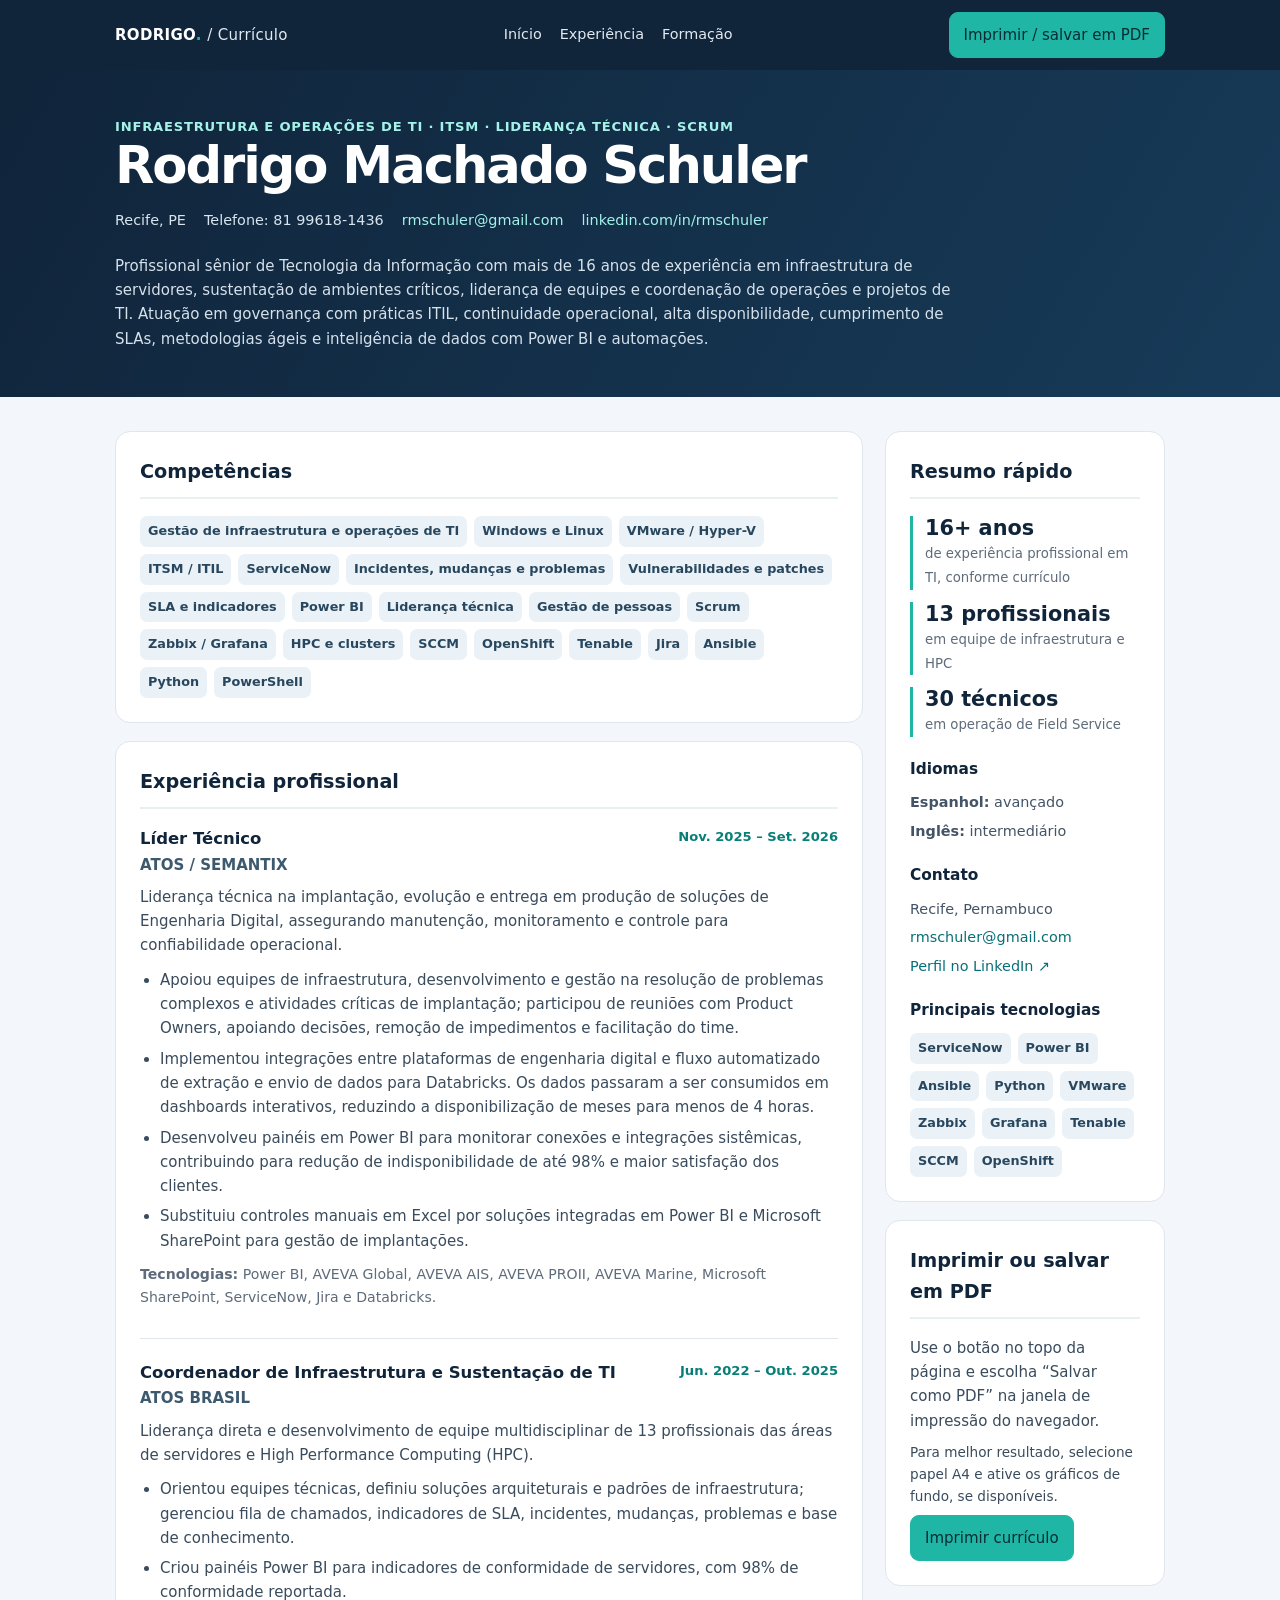
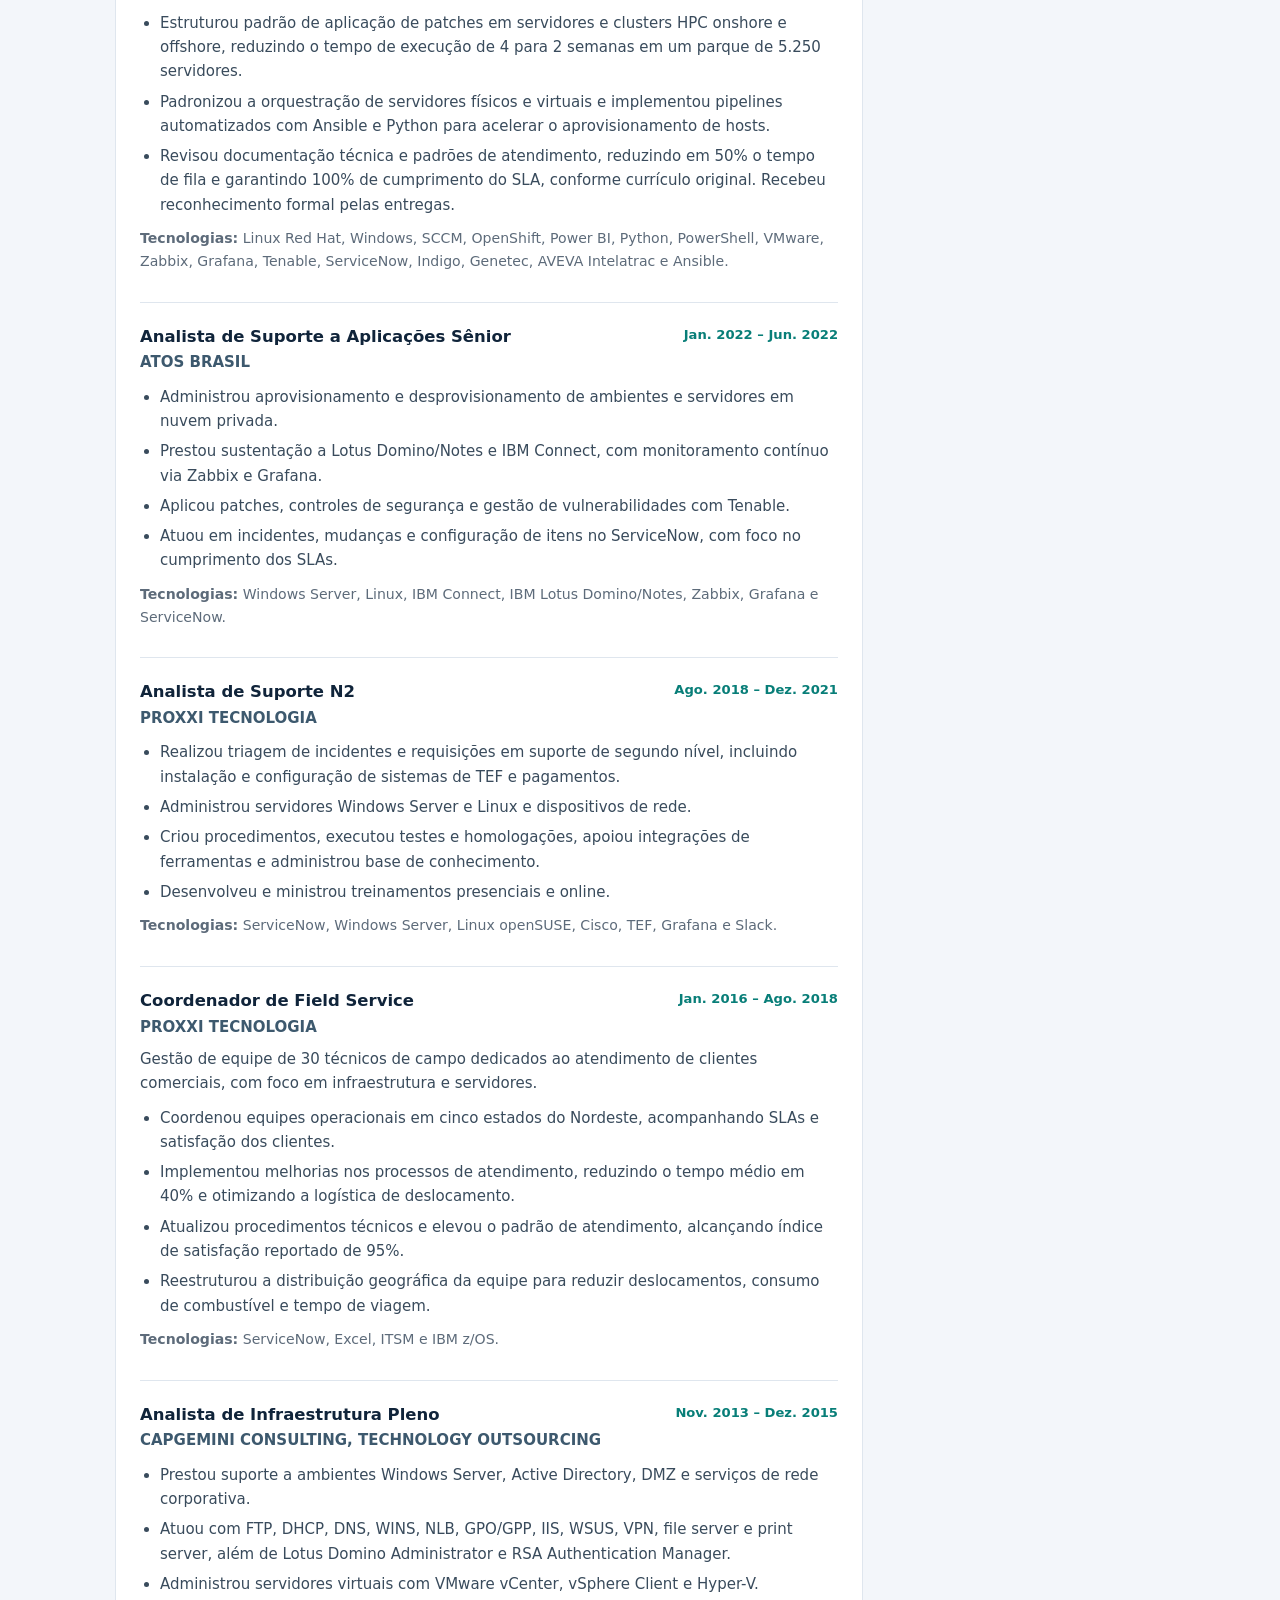
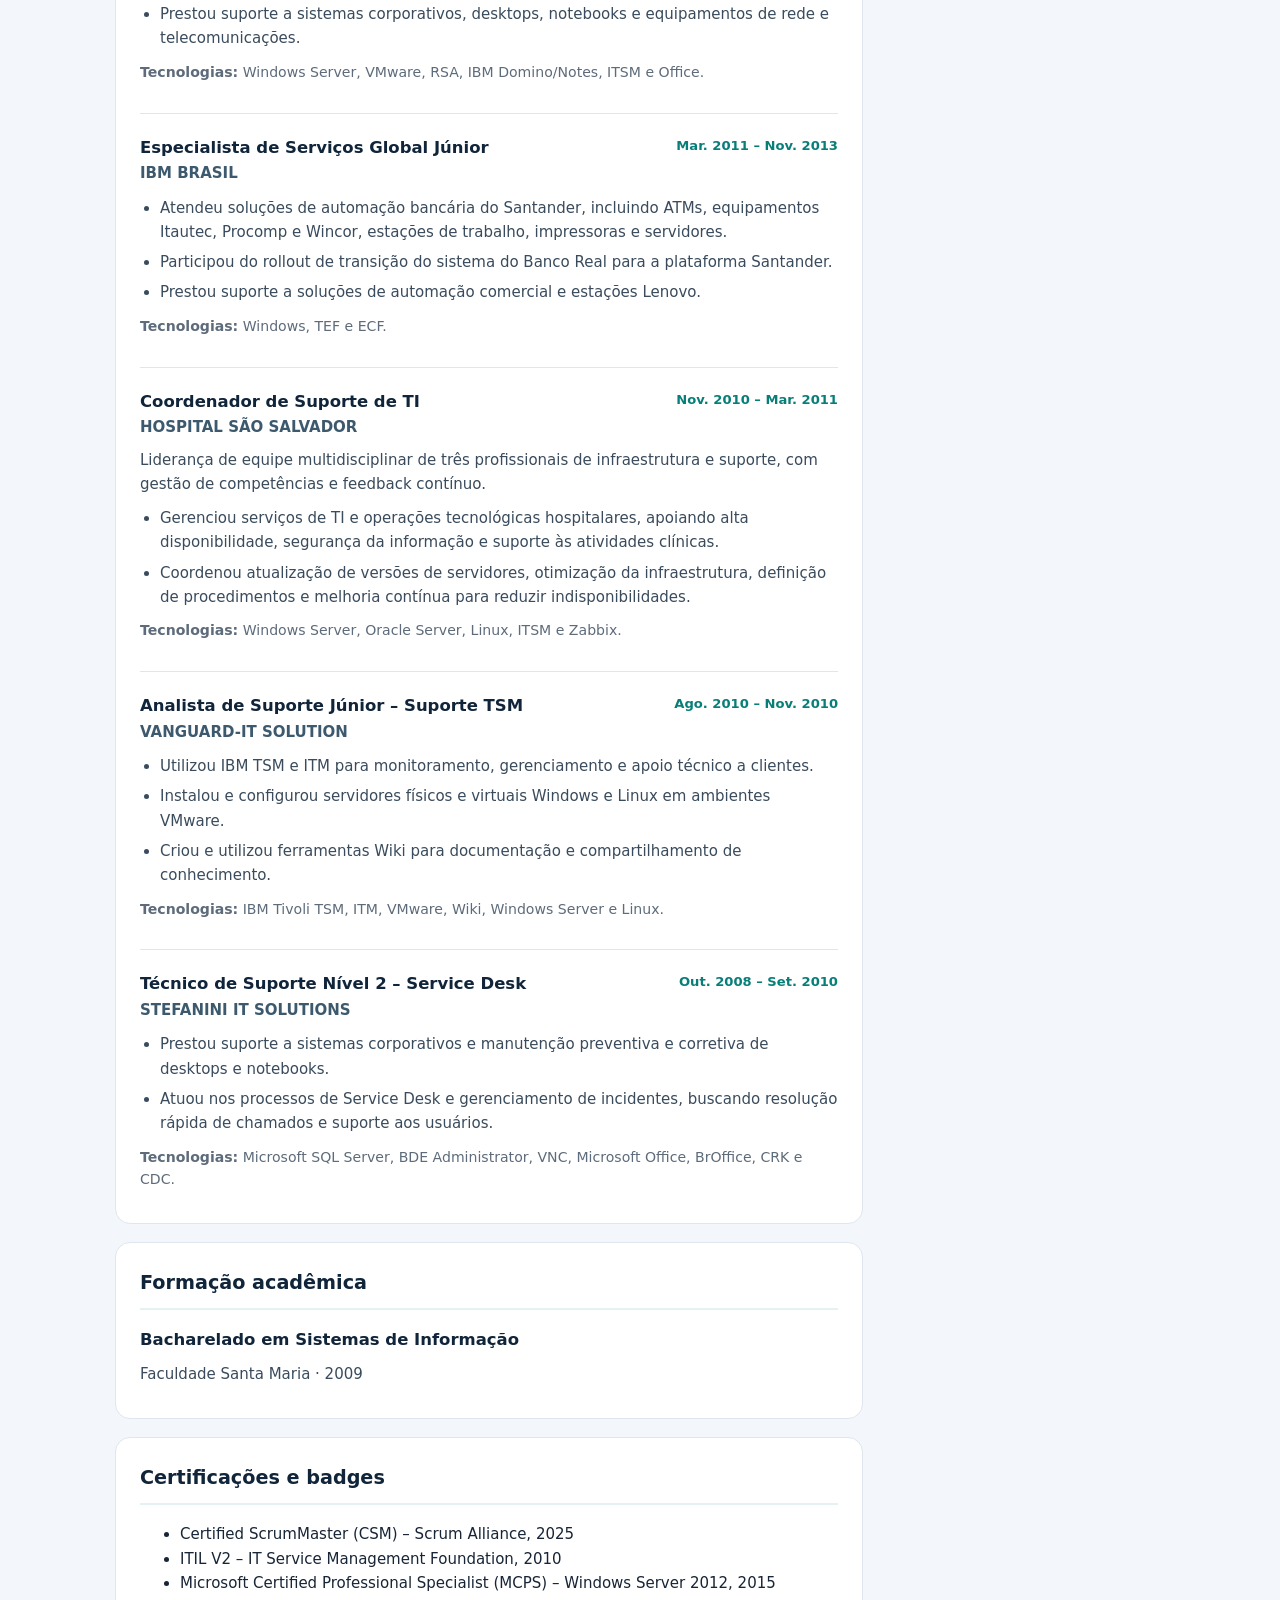
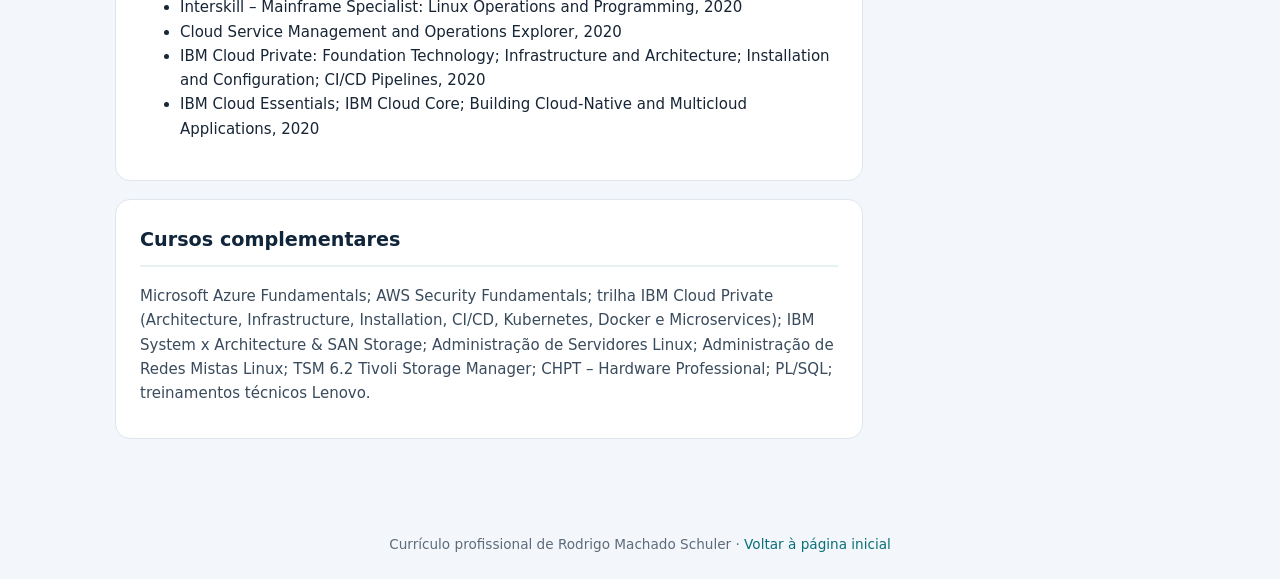
==== curriculo.html @ a86e5b8f "Add files via upload" ====
<!DOCTYPE html>
<html lang="pt-BR">
<head>
  <meta charset="utf-8">
  <meta name="viewport" content="width=device-width, initial-scale=1">
  <meta name="description" content="Currículo de Rodrigo Machado Schuler — infraestrutura e operações de TI, ITSM, liderança técnica e gestão de serviços.">
  <meta name="theme-color" content="#10243a">
  <title>Currículo | Rodrigo Machado Schuler</title>
  <style>
    :root{--navy:#10243a;--navy2:#173b59;--teal:#087e78;--ink:#172536;--muted:#5d6b7a;--bg:#f3f6fa;--paper:#fff;--line:#dfe6ee}
    *{box-sizing:border-box}html{scroll-behavior:smooth}body{margin:0;background:var(--bg);color:var(--ink);font:15px/1.62 Inter,ui-sans-serif,system-ui,-apple-system,BlinkMacSystemFont,"Segoe UI",sans-serif}
    a{color:#086f78;text-decoration:none}a:hover{text-decoration:underline}.wrap{width:min(1050px,calc(100% - 36px));margin:auto}.topbar{background:var(--navy);color:white}.nav{min-height:70px;display:flex;justify-content:space-between;align-items:center;gap:18px}.brand{font-weight:850;color:white;letter-spacing:.02em}.brand span{color:#20b6a5}.navlinks{display:flex;gap:18px;flex-wrap:wrap;font-size:.9rem}.navlinks a{color:#e2eaf2}.actions{display:flex;gap:10px;flex-wrap:wrap}.btn{display:inline-flex;align-items:center;justify-content:center;border-radius:9px;padding:10px 14px;font-weight:750;border:1px solid #54748c;background:transparent;color:white;cursor:pointer;font:inherit}.btn.primary{background:#20b6a5;color:#062d34;border-color:#20b6a5}.hero{background:linear-gradient(120deg,var(--navy),var(--navy2));color:white;padding:46px 0}.hero h1{font-size:clamp(2rem,5vw,3.2rem);line-height:1.1;letter-spacing:-.04em;margin:0 0 8px}.hero .headline{color:#a4f2e8;font-weight:750;letter-spacing:.06em;text-transform:uppercase;font-size:.82rem}.contact{display:flex;flex-wrap:wrap;gap:8px 18px;color:#d8e5ee;font-size:.9rem;margin:15px 0 0}.hero .intro{max-width:850px;color:#d5e1eb;margin:22px 0 0}.page{padding:34px 0 70px}.layout{display:grid;grid-template-columns:minmax(0,1fr) 280px;gap:22px;align-items:start}.maincol,.sidecol{display:grid;gap:18px}.card{background:var(--paper);border:1px solid var(--line);border-radius:15px;padding:24px;break-inside:avoid}.card h2{font-size:1.2rem;color:var(--navy);margin:0 0 17px;padding-bottom:10px;border-bottom:2px solid #e6f2f1}.card h3{font-size:1.03rem;color:var(--navy);margin:0}.card p{margin:8px 0;color:#394b5c}.job{padding:0 0 21px;margin:0 0 21px;border-bottom:1px solid var(--line);break-inside:avoid}.job:last-child{border-bottom:0;padding-bottom:0;margin-bottom:0}.job-head{display:flex;justify-content:space-between;gap:12px;align-items:flex-start}.job-title{font-weight:800;color:var(--navy)}.company{font-weight:700;color:#3d596e}.date{color:var(--teal);font-size:.82rem;font-weight:800;white-space:nowrap}.job ul{padding-left:20px;margin:10px 0 0}.job li{margin:6px 0;color:#394b5c}.tech{font-size:.88rem;color:var(--muted)!important;margin-top:10px!important}.taglist{display:flex;flex-wrap:wrap;gap:7px}.tag{background:#eaf2f7;color:#28475e;border-radius:7px;padding:5px 8px;font-size:.8rem;font-weight:700}.side-section{margin-bottom:20px}.side-section:last-child{margin-bottom:0}.side-section h3{font-size:.96rem;margin-bottom:10px}.side-section p{font-size:.9rem;margin:5px 0;color:#435466}.metric{border-left:3px solid #20b6a5;padding-left:12px;margin:12px 0}.metric strong{display:block;color:var(--navy);font-size:1.3rem;line-height:1.2}.metric span{color:var(--muted);font-size:.83rem}.back{color:#dbe8ef}.print-note{font-size:.85rem;color:var(--muted);margin-top:12px}.footer{padding:24px 0;color:var(--muted);font-size:.85rem;text-align:center}
    @media(max-width:850px){.layout{grid-template-columns:1fr}.sidecol{grid-template-columns:repeat(2,minmax(0,1fr))}.nav{padding:14px 0;align-items:flex-start;flex-direction:column}}
    @media(max-width:560px){.wrap{width:calc(100% - 24px)}.card{padding:18px}.sidecol{grid-template-columns:1fr}.job-head{display:block}.date{display:block;margin-top:4px}.hero{padding:34px 0}.contact{display:grid;gap:5px}}
    @media print{
      @page{size:A4;margin:13mm}
      body{background:white;color:#111;font-size:9.5pt;line-height:1.35;-webkit-print-color-adjust:exact;print-color-adjust:exact}
      .topbar,.actions,.print-note,.footer{display:none!important}
      .hero{padding:0 0 14px;background:white!important;color:#111;border-bottom:2px solid #173b59}
      .hero h1{font-size:24pt;color:#10243a}.hero .headline{color:#087e78;font-size:8pt}.contact,.hero .intro{color:#333;font-size:8.5pt}
      .hero .intro{margin-top:8px}.page{padding:12px 0}.wrap{width:100%;max-width:none}.layout{grid-template-columns:minmax(0,1fr) 205px;gap:10px}.maincol,.sidecol{gap:10px}.card{border:1px solid #ccd5dd;border-radius:0;padding:12px;box-shadow:none}.card h2{font-size:11pt;margin-bottom:10px;padding-bottom:5px}.card h3{font-size:9.5pt}.job{padding-bottom:11px;margin-bottom:11px}.job li,.card p{font-size:8.6pt}.tag{font-size:7.5pt;padding:3px 5px}.metric strong{font-size:11pt}.metric span,.side-section p{font-size:8pt}a{color:inherit;text-decoration:none}.job,.card,.side-section{break-inside:avoid}
    }
  </style>
</head>
<body>
  <header class="topbar">
    <div class="wrap nav">
      <a class="brand" href="./">RODRIGO<span>.</span> <span style="color:#e2eaf2;font-weight:500">/ Currículo</span></a>
      <nav class="navlinks" aria-label="Navegação principal"><a href="./">Início</a><a href="#experiencia">Experiência</a><a href="#formacao">Formação</a></nav>
      <div class="actions"><button class="btn primary" type="button" onclick="window.print()">Imprimir / salvar em PDF</button></div>
    </div>
  </header>

  <section class="hero">
    <div class="wrap">
      <div class="headline">Infraestrutura e Operações de TI · ITSM · Liderança Técnica · Scrum</div>
      <h1>Rodrigo Machado Schuler</h1>
      <div class="contact">
        <span>Recife, PE</span>
        <span>Telefone: 81 99618-1436</span>
        <span><a href="mailto:rmschuler@gmail.com" style="color:#a4f2e8">rmschuler@gmail.com</a></span>
        <span><a href="https://www.linkedin.com/in/rmschuler/" target="_blank" rel="noopener noreferrer" style="color:#a4f2e8">linkedin.com/in/rmschuler</a></span>
      </div>
      <p class="intro">Profissional sênior de Tecnologia da Informação com mais de 16 anos de experiência em infraestrutura de servidores, sustentação de ambientes críticos, liderança de equipes e coordenação de operações e projetos de TI. Atuação em governança com práticas ITIL, continuidade operacional, alta disponibilidade, cumprimento de SLAs, metodologias ágeis e inteligência de dados com Power BI e automações.</p>
    </div>
  </section>

  <main class="page">
    <div class="wrap layout">
      <div class="maincol">
        <section class="card" id="competencias">
          <h2>Competências</h2>
          <div class="taglist">
            <span class="tag">Gestão de infraestrutura e operações de TI</span><span class="tag">Windows e Linux</span><span class="tag">VMware / Hyper-V</span><span class="tag">ITSM / ITIL</span><span class="tag">ServiceNow</span><span class="tag">Incidentes, mudanças e problemas</span><span class="tag">Vulnerabilidades e patches</span><span class="tag">SLA e indicadores</span><span class="tag">Power BI</span><span class="tag">Liderança técnica</span><span class="tag">Gestão de pessoas</span><span class="tag">Scrum</span><span class="tag">Zabbix / Grafana</span><span class="tag">HPC e clusters</span><span class="tag">SCCM</span><span class="tag">OpenShift</span><span class="tag">Tenable</span><span class="tag">Jira</span><span class="tag">Ansible</span><span class="tag">Python</span><span class="tag">PowerShell</span>
          </div>
        </section>

        <section class="card" id="experiencia">
          <h2>Experiência profissional</h2>

          <article class="job">
            <div class="job-head"><div><h3>Líder Técnico</h3><div class="company">ATOS / SEMANTIX</div></div><div class="date">Nov. 2025 – Set. 2026</div></div>
            <p>Liderança técnica na implantação, evolução e entrega em produção de soluções de Engenharia Digital, assegurando manutenção, monitoramento e controle para confiabilidade operacional.</p>
            <ul>
              <li>Apoiou equipes de infraestrutura, desenvolvimento e gestão na resolução de problemas complexos e atividades críticas de implantação; participou de reuniões com Product Owners, apoiando decisões, remoção de impedimentos e facilitação do time.</li>
              <li>Implementou integrações entre plataformas de engenharia digital e fluxo automatizado de extração e envio de dados para Databricks. Os dados passaram a ser consumidos em dashboards interativos, reduzindo a disponibilização de meses para menos de 4 horas.</li>
              <li>Desenvolveu painéis em Power BI para monitorar conexões e integrações sistêmicas, contribuindo para redução de indisponibilidade de até 98% e maior satisfação dos clientes.</li>
              <li>Substituiu controles manuais em Excel por soluções integradas em Power BI e Microsoft SharePoint para gestão de implantações.</li>
            </ul>
            <p class="tech"><strong>Tecnologias:</strong> Power BI, AVEVA Global, AVEVA AIS, AVEVA PROII, AVEVA Marine, Microsoft SharePoint, ServiceNow, Jira e Databricks.</p>
          </article>

          <article class="job">
            <div class="job-head"><div><h3>Coordenador de Infraestrutura e Sustentação de TI</h3><div class="company">ATOS BRASIL</div></div><div class="date">Jun. 2022 – Out. 2025</div></div>
            <p>Liderança direta e desenvolvimento de equipe multidisciplinar de 13 profissionais das áreas de servidores e High Performance Computing (HPC).</p>
            <ul>
              <li>Orientou equipes técnicas, definiu soluções arquiteturais e padrões de infraestrutura; gerenciou fila de chamados, indicadores de SLA, incidentes, mudanças, problemas e base de conhecimento.</li>
              <li>Criou painéis Power BI para indicadores de conformidade de servidores, com 98% de conformidade reportada.</li>
              <li>Estruturou padrão de aplicação de patches em servidores e clusters HPC onshore e offshore, reduzindo o tempo de execução de 4 para 2 semanas em um parque de 5.250 servidores.</li>
              <li>Padronizou a orquestração de servidores físicos e virtuais e implementou pipelines automatizados com Ansible e Python para acelerar o aprovisionamento de hosts.</li>
              <li>Revisou documentação técnica e padrões de atendimento, reduzindo em 50% o tempo de fila e garantindo 100% de cumprimento do SLA, conforme currículo original. Recebeu reconhecimento formal pelas entregas.</li>
            </ul>
            <p class="tech"><strong>Tecnologias:</strong> Linux Red Hat, Windows, SCCM, OpenShift, Power BI, Python, PowerShell, VMware, Zabbix, Grafana, Tenable, ServiceNow, Indigo, Genetec, AVEVA Intelatrac e Ansible.</p>
          </article>

          <article class="job">
            <div class="job-head"><div><h3>Analista de Suporte a Aplicações Sênior</h3><div class="company">ATOS BRASIL</div></div><div class="date">Jan. 2022 – Jun. 2022</div></div>
            <ul>
              <li>Administrou aprovisionamento e desprovisionamento de ambientes e servidores em nuvem privada.</li>
              <li>Prestou sustentação a Lotus Domino/Notes e IBM Connect, com monitoramento contínuo via Zabbix e Grafana.</li>
              <li>Aplicou patches, controles de segurança e gestão de vulnerabilidades com Tenable.</li>
              <li>Atuou em incidentes, mudanças e configuração de itens no ServiceNow, com foco no cumprimento dos SLAs.</li>
            </ul>
            <p class="tech"><strong>Tecnologias:</strong> Windows Server, Linux, IBM Connect, IBM Lotus Domino/Notes, Zabbix, Grafana e ServiceNow.</p>
          </article>

          <article class="job">
            <div class="job-head"><div><h3>Analista de Suporte N2</h3><div class="company">PROXXI TECNOLOGIA</div></div><div class="date">Ago. 2018 – Dez. 2021</div></div>
            <ul>
              <li>Realizou triagem de incidentes e requisições em suporte de segundo nível, incluindo instalação e configuração de sistemas de TEF e pagamentos.</li>
              <li>Administrou servidores Windows Server e Linux e dispositivos de rede.</li>
              <li>Criou procedimentos, executou testes e homologações, apoiou integrações de ferramentas e administrou base de conhecimento.</li>
              <li>Desenvolveu e ministrou treinamentos presenciais e online.</li>
            </ul>
            <p class="tech"><strong>Tecnologias:</strong> ServiceNow, Windows Server, Linux openSUSE, Cisco, TEF, Grafana e Slack.</p>
          </article>

          <article class="job">
            <div class="job-head"><div><h3>Coordenador de Field Service</h3><div class="company">PROXXI TECNOLOGIA</div></div><div class="date">Jan. 2016 – Ago. 2018</div></div>
            <p>Gestão de equipe de 30 técnicos de campo dedicados ao atendimento de clientes comerciais, com foco em infraestrutura e servidores.</p>
            <ul>
              <li>Coordenou equipes operacionais em cinco estados do Nordeste, acompanhando SLAs e satisfação dos clientes.</li>
              <li>Implementou melhorias nos processos de atendimento, reduzindo o tempo médio em 40% e otimizando a logística de deslocamento.</li>
              <li>Atualizou procedimentos técnicos e elevou o padrão de atendimento, alcançando índice de satisfação reportado de 95%.</li>
              <li>Reestruturou a distribuição geográfica da equipe para reduzir deslocamentos, consumo de combustível e tempo de viagem.</li>
            </ul>
            <p class="tech"><strong>Tecnologias:</strong> ServiceNow, Excel, ITSM e IBM z/OS.</p>
          </article>

          <article class="job">
            <div class="job-head"><div><h3>Analista de Infraestrutura Pleno</h3><div class="company">CAPGEMINI CONSULTING, TECHNOLOGY OUTSOURCING</div></div><div class="date">Nov. 2013 – Dez. 2015</div></div>
            <ul>
              <li>Prestou suporte a ambientes Windows Server, Active Directory, DMZ e serviços de rede corporativa.</li>
              <li>Atuou com FTP, DHCP, DNS, WINS, NLB, GPO/GPP, IIS, WSUS, VPN, file server e print server, além de Lotus Domino Administrator e RSA Authentication Manager.</li>
              <li>Administrou servidores virtuais com VMware vCenter, vSphere Client e Hyper-V.</li>
              <li>Prestou suporte a sistemas corporativos, desktops, notebooks e equipamentos de rede e telecomunicações.</li>
            </ul>
            <p class="tech"><strong>Tecnologias:</strong> Windows Server, VMware, RSA, IBM Domino/Notes, ITSM e Office.</p>
          </article>

          <article class="job">
            <div class="job-head"><div><h3>Especialista de Serviços Global Júnior</h3><div class="company">IBM BRASIL</div></div><div class="date">Mar. 2011 – Nov. 2013</div></div>
            <ul>
              <li>Atendeu soluções de automação bancária do Santander, incluindo ATMs, equipamentos Itautec, Procomp e Wincor, estações de trabalho, impressoras e servidores.</li>
              <li>Participou do rollout de transição do sistema do Banco Real para a plataforma Santander.</li>
              <li>Prestou suporte a soluções de automação comercial e estações Lenovo.</li>
            </ul>
            <p class="tech"><strong>Tecnologias:</strong> Windows, TEF e ECF.</p>
          </article>

          <article class="job">
            <div class="job-head"><div><h3>Coordenador de Suporte de TI</h3><div class="company">HOSPITAL SÃO SALVADOR</div></div><div class="date">Nov. 2010 – Mar. 2011</div></div>
            <p>Liderança de equipe multidisciplinar de três profissionais de infraestrutura e suporte, com gestão de competências e feedback contínuo.</p>
            <ul>
              <li>Gerenciou serviços de TI e operações tecnológicas hospitalares, apoiando alta disponibilidade, segurança da informação e suporte às atividades clínicas.</li>
              <li>Coordenou atualização de versões de servidores, otimização da infraestrutura, definição de procedimentos e melhoria contínua para reduzir indisponibilidades.</li>
            </ul>
            <p class="tech"><strong>Tecnologias:</strong> Windows Server, Oracle Server, Linux, ITSM e Zabbix.</p>
          </article>

          <article class="job">
            <div class="job-head"><div><h3>Analista de Suporte Júnior – Suporte TSM</h3><div class="company">VANGUARD-IT SOLUTION</div></div><div class="date">Ago. 2010 – Nov. 2010</div></div>
            <ul>
              <li>Utilizou IBM TSM e ITM para monitoramento, gerenciamento e apoio técnico a clientes.</li>
              <li>Instalou e configurou servidores físicos e virtuais Windows e Linux em ambientes VMware.</li>
              <li>Criou e utilizou ferramentas Wiki para documentação e compartilhamento de conhecimento.</li>
            </ul>
            <p class="tech"><strong>Tecnologias:</strong> IBM Tivoli TSM, ITM, VMware, Wiki, Windows Server e Linux.</p>
          </article>

          <article class="job">
            <div class="job-head"><div><h3>Técnico de Suporte Nível 2 – Service Desk</h3><div class="company">STEFANINI IT SOLUTIONS</div></div><div class="date">Out. 2008 – Set. 2010</div></div>
            <ul>
              <li>Prestou suporte a sistemas corporativos e manutenção preventiva e corretiva de desktops e notebooks.</li>
              <li>Atuou nos processos de Service Desk e gerenciamento de incidentes, buscando resolução rápida de chamados e suporte aos usuários.</li>
            </ul>
            <p class="tech"><strong>Tecnologias:</strong> Microsoft SQL Server, BDE Administrator, VNC, Microsoft Office, BrOffice, CRK e CDC.</p>
          </article>
        </section>

        <section class="card" id="formacao">
          <h2>Formação acadêmica</h2>
          <h3>Bacharelado em Sistemas de Informação</h3>
          <p>Faculdade Santa Maria · 2009</p>
        </section>

        <section class="card" id="certificacoes">
          <h2>Certificações e badges</h2>
          <ul>
            <li>Certified ScrumMaster (CSM) – Scrum Alliance, 2025</li>
            <li>ITIL V2 – IT Service Management Foundation, 2010</li>
            <li>Microsoft Certified Professional Specialist (MCPS) – Windows Server 2012, 2015</li>
            <li>Interskill – Mainframe Specialist: Linux Operations and Programming, 2020</li>
            <li>Cloud Service Management and Operations Explorer, 2020</li>
            <li>IBM Cloud Private: Foundation Technology; Infrastructure and Architecture; Installation and Configuration; CI/CD Pipelines, 2020</li>
            <li>IBM Cloud Essentials; IBM Cloud Core; Building Cloud-Native and Multicloud Applications, 2020</li>
          </ul>
        </section>

        <section class="card" id="cursos">
          <h2>Cursos complementares</h2>
          <p>Microsoft Azure Fundamentals; AWS Security Fundamentals; trilha IBM Cloud Private (Architecture, Infrastructure, Installation, CI/CD, Kubernetes, Docker e Microservices); IBM System x Architecture & SAN Storage; Administração de Servidores Linux; Administração de Redes Mistas Linux; TSM 6.2 Tivoli Storage Manager; CHPT – Hardware Professional; PL/SQL; treinamentos técnicos Lenovo.</p>
        </section>
      </div>

      <aside class="sidecol">
        <section class="card">
          <div class="side-section">
            <h2>Resumo rápido</h2>
            <div class="metric"><strong>16+ anos</strong><span>de experiência profissional em TI, conforme currículo</span></div>
            <div class="metric"><strong>13 profissionais</strong><span>em equipe de infraestrutura e HPC</span></div>
            <div class="metric"><strong>30 técnicos</strong><span>em operação de Field Service</span></div>
          </div>
          <div class="side-section">
            <h3>Idiomas</h3>
            <p><strong>Espanhol:</strong> avançado</p>
            <p><strong>Inglês:</strong> intermediário</p>
          </div>
          <div class="side-section">
            <h3>Contato</h3>
            <p>Recife, Pernambuco</p>
            <p><a href="mailto:rmschuler@gmail.com">rmschuler@gmail.com</a></p>
            <p><a href="https://www.linkedin.com/in/rmschuler/" target="_blank" rel="noopener noreferrer">Perfil no LinkedIn ↗</a></p>
          </div>
          <div class="side-section">
            <h3>Principais tecnologias</h3>
            <div class="taglist"><span class="tag">ServiceNow</span><span class="tag">Power BI</span><span class="tag">Ansible</span><span class="tag">Python</span><span class="tag">VMware</span><span class="tag">Zabbix</span><span class="tag">Grafana</span><span class="tag">Tenable</span><span class="tag">SCCM</span><span class="tag">OpenShift</span></div>
          </div>
        </section>
        <section class="card">
          <h2>Imprimir ou salvar em PDF</h2>
          <p>Use o botão no topo da página e escolha “Salvar como PDF” na janela de impressão do navegador.</p>
          <p class="print-note">Para melhor resultado, selecione papel A4 e ative os gráficos de fundo, se disponíveis.</p>
          <button class="btn primary" style="color:#062d34;border-color:#20b6a5;background:#20b6a5" type="button" onclick="window.print()">Imprimir currículo</button>
        </section>
      </aside>
    </div>
  </main>
  <footer class="footer"><div class="wrap">Currículo profissional de Rodrigo Machado Schuler · <a href="./">Voltar à página inicial</a></div></footer>
</body>
</html>
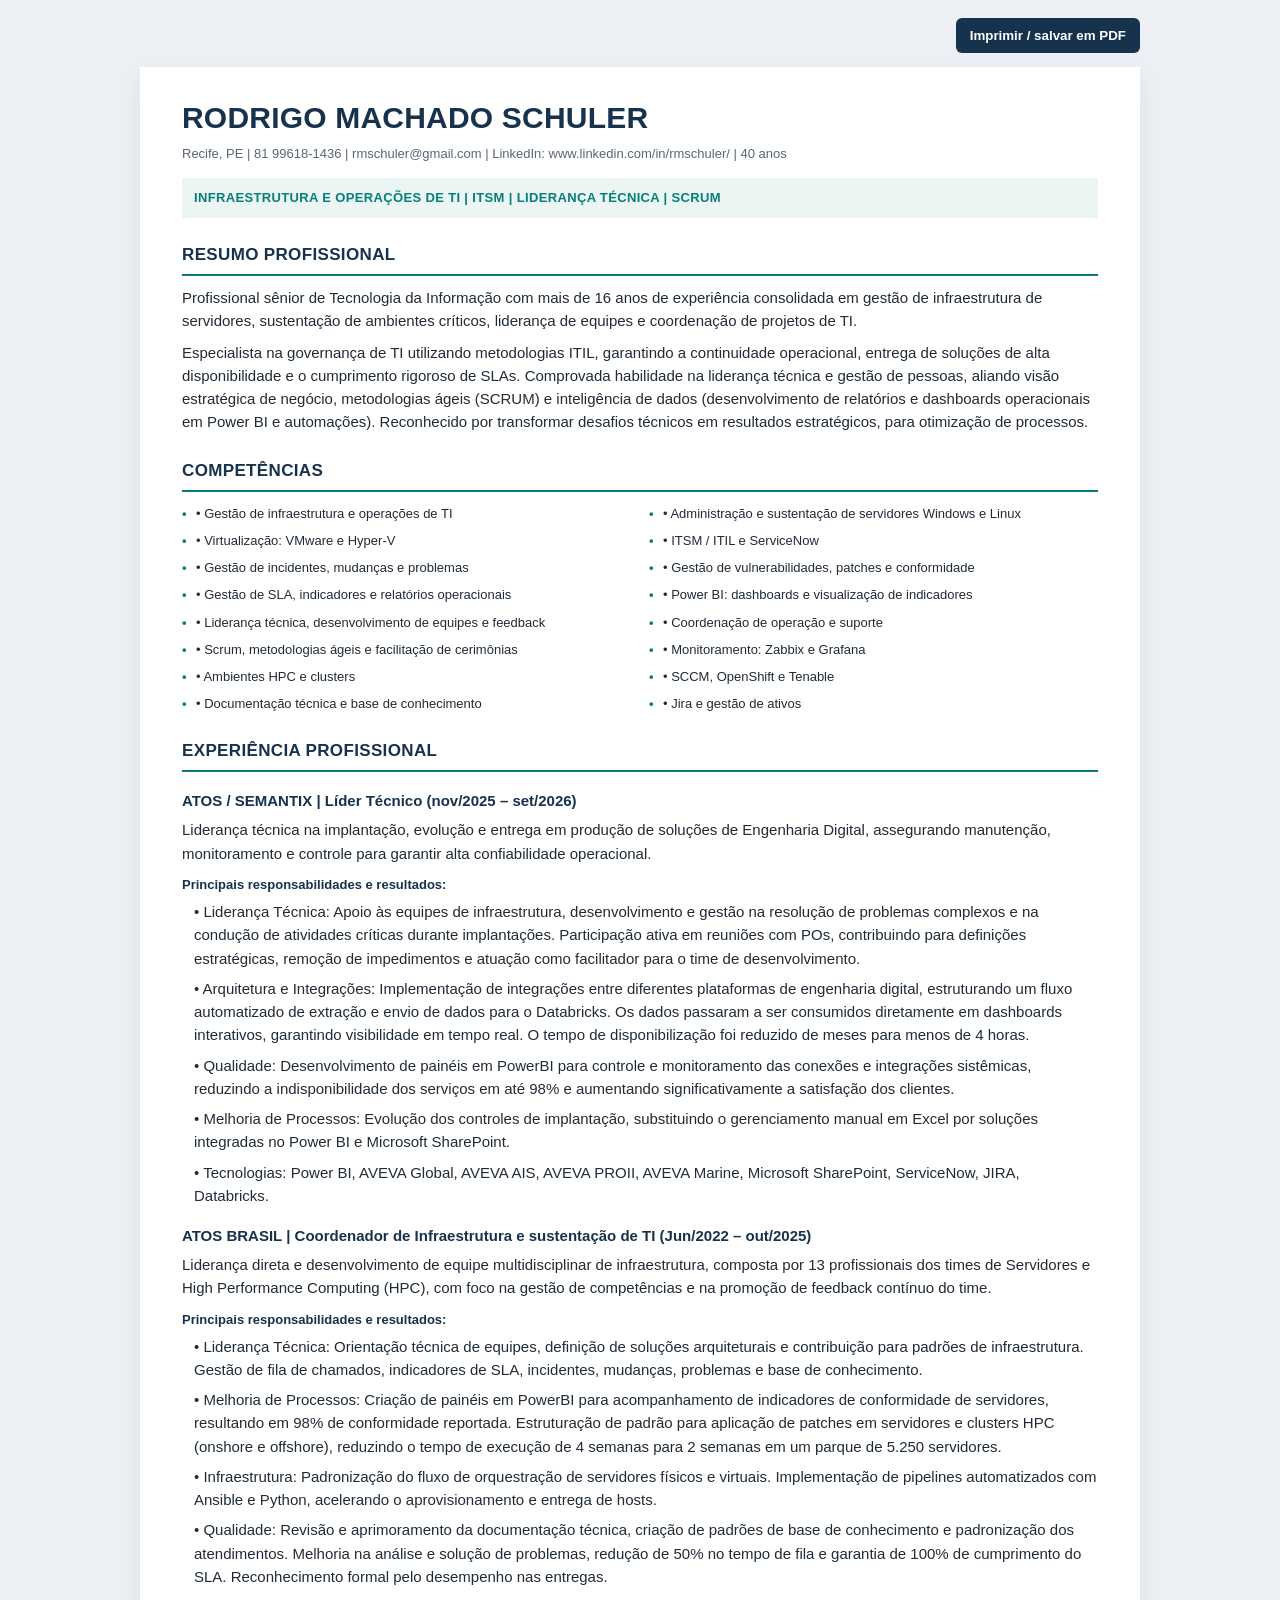
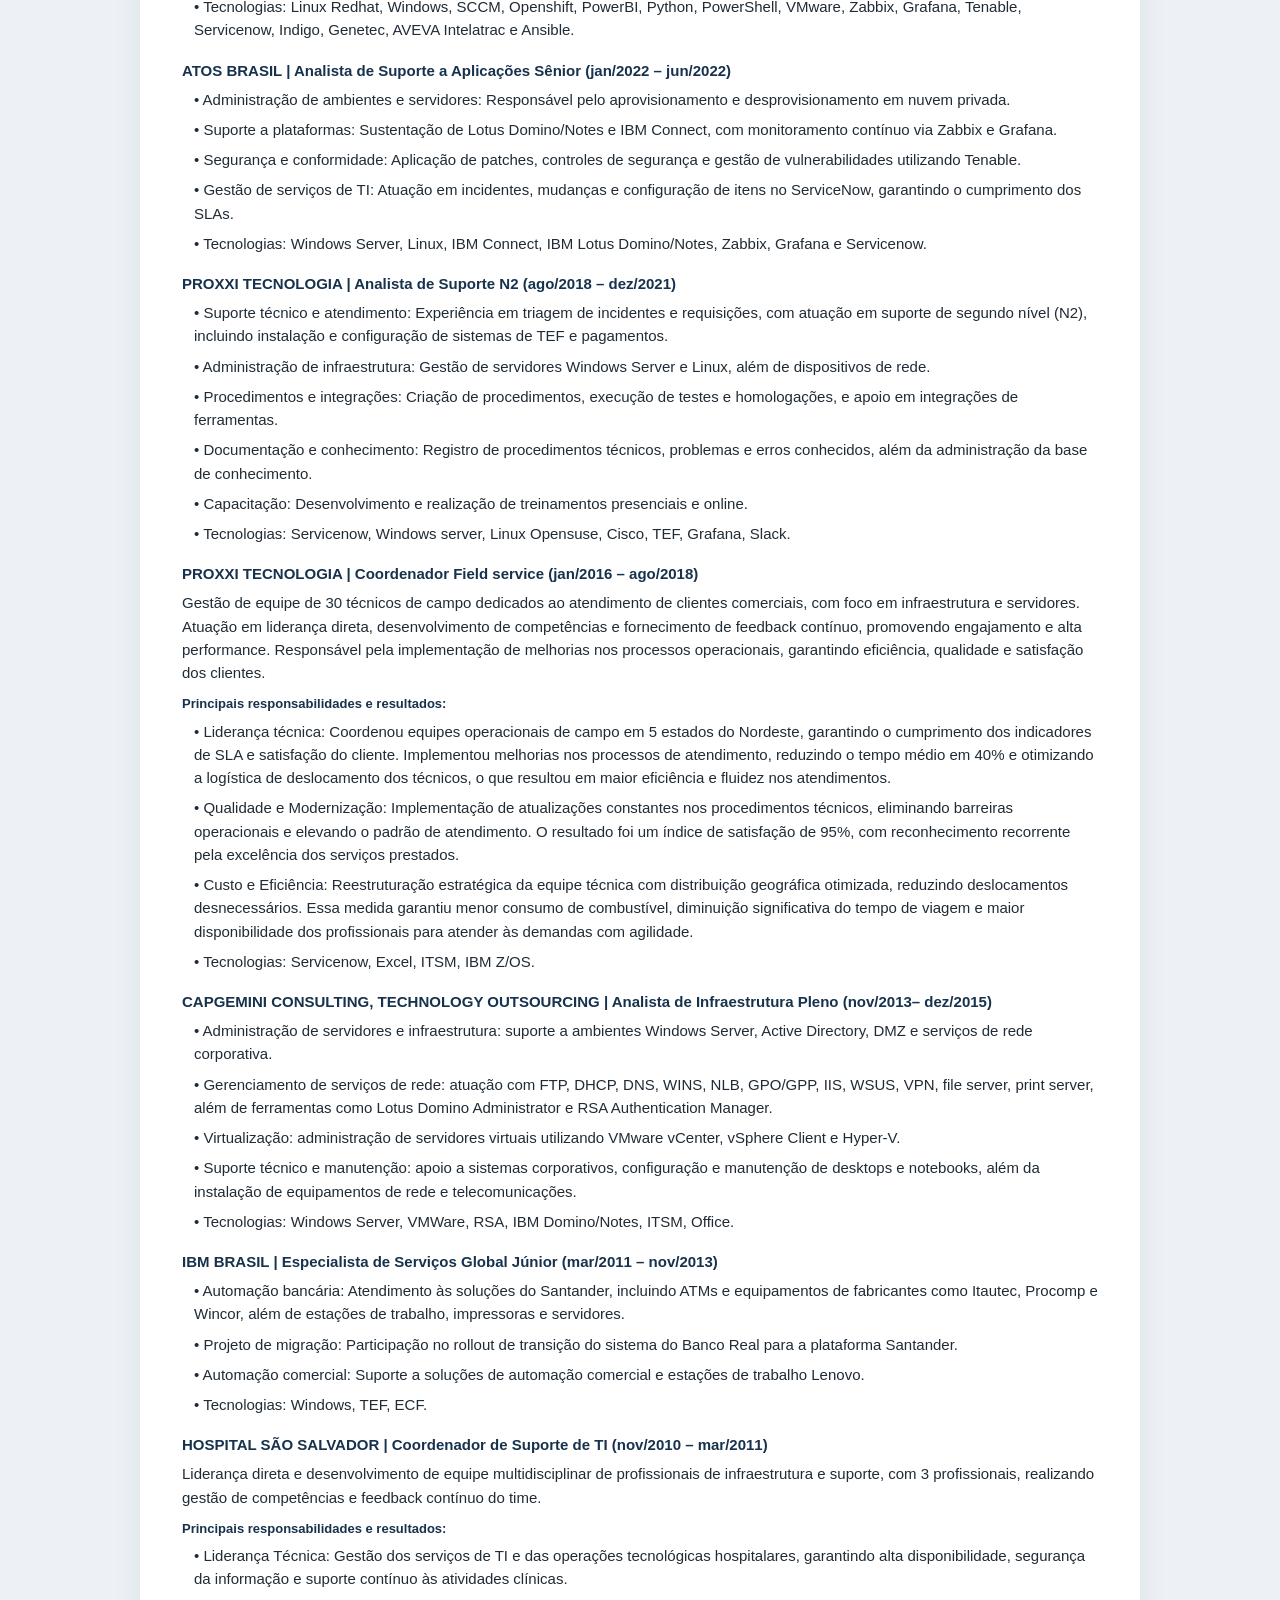
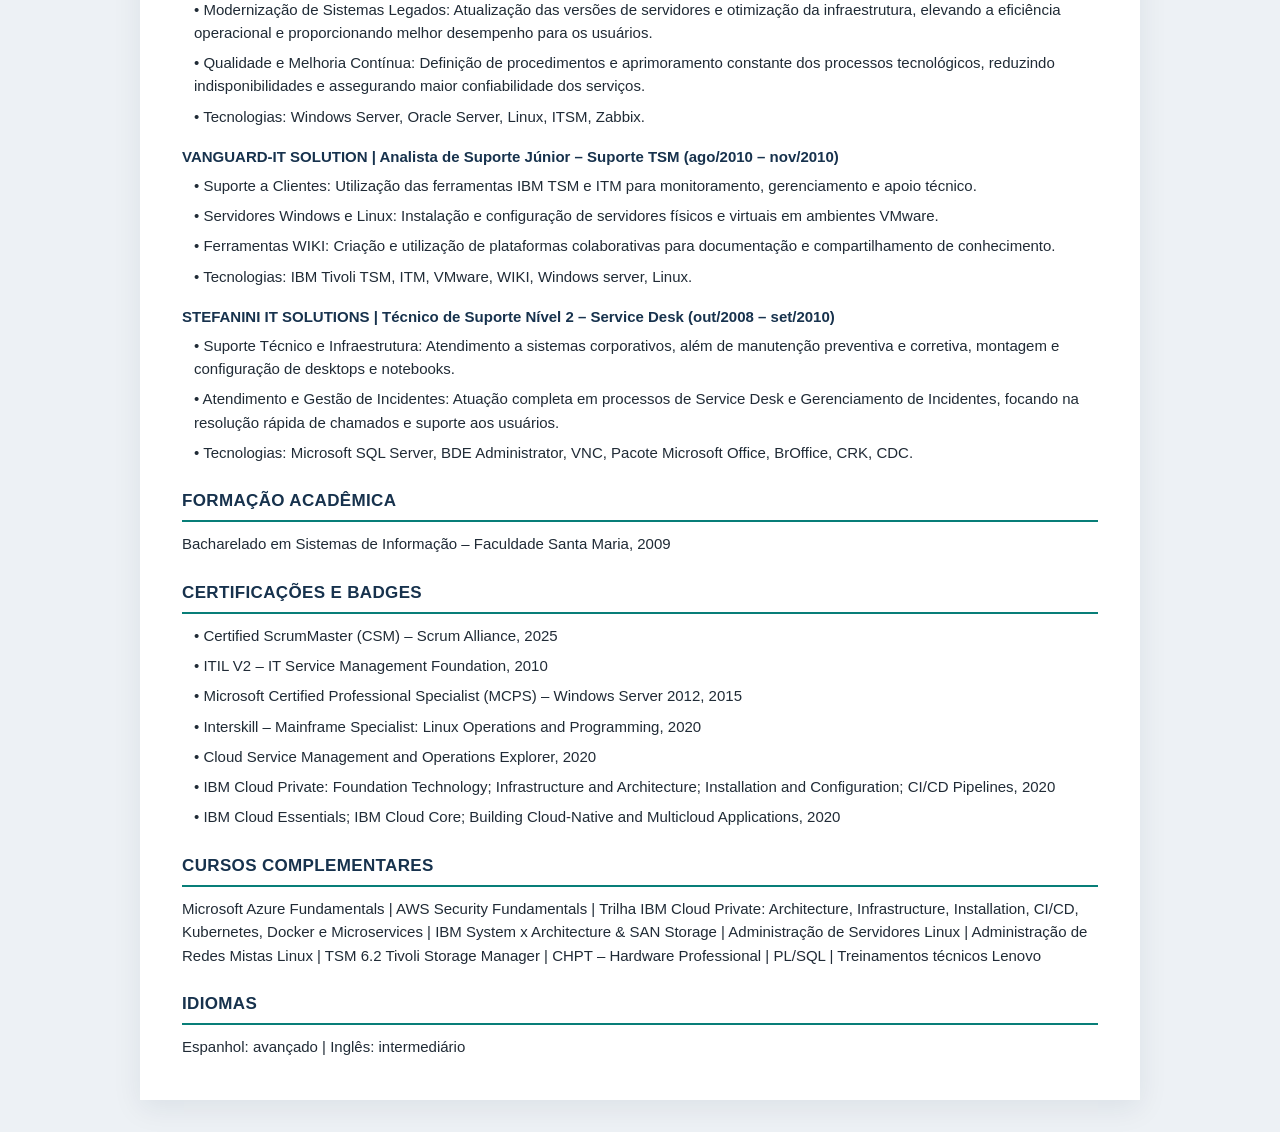
==== commit 6c8b6681: "Add files via upload" ====
--- a/curriculo.html
+++ b/curriculo.html
@@ -1,231 +1,159 @@
-<!DOCTYPE html>
+<!doctype html>
 <html lang="pt-BR">
 <head>
   <meta charset="utf-8">
   <meta name="viewport" content="width=device-width, initial-scale=1">
-  <meta name="description" content="Currículo de Rodrigo Machado Schuler — infraestrutura e operações de TI, ITSM, liderança técnica e gestão de serviços.">
-  <meta name="theme-color" content="#10243a">
-  <title>Currículo | Rodrigo Machado Schuler</title>
+  <meta name="description" content="Currículo profissional de Rodrigo Machado Schuler.">
+  <title>Currículo — Rodrigo Machado Schuler</title>
   <style>
-    :root{--navy:#10243a;--navy2:#173b59;--teal:#087e78;--ink:#172536;--muted:#5d6b7a;--bg:#f3f6fa;--paper:#fff;--line:#dfe6ee}
-    *{box-sizing:border-box}html{scroll-behavior:smooth}body{margin:0;background:var(--bg);color:var(--ink);font:15px/1.62 Inter,ui-sans-serif,system-ui,-apple-system,BlinkMacSystemFont,"Segoe UI",sans-serif}
-    a{color:#086f78;text-decoration:none}a:hover{text-decoration:underline}.wrap{width:min(1050px,calc(100% - 36px));margin:auto}.topbar{background:var(--navy);color:white}.nav{min-height:70px;display:flex;justify-content:space-between;align-items:center;gap:18px}.brand{font-weight:850;color:white;letter-spacing:.02em}.brand span{color:#20b6a5}.navlinks{display:flex;gap:18px;flex-wrap:wrap;font-size:.9rem}.navlinks a{color:#e2eaf2}.actions{display:flex;gap:10px;flex-wrap:wrap}.btn{display:inline-flex;align-items:center;justify-content:center;border-radius:9px;padding:10px 14px;font-weight:750;border:1px solid #54748c;background:transparent;color:white;cursor:pointer;font:inherit}.btn.primary{background:#20b6a5;color:#062d34;border-color:#20b6a5}.hero{background:linear-gradient(120deg,var(--navy),var(--navy2));color:white;padding:46px 0}.hero h1{font-size:clamp(2rem,5vw,3.2rem);line-height:1.1;letter-spacing:-.04em;margin:0 0 8px}.hero .headline{color:#a4f2e8;font-weight:750;letter-spacing:.06em;text-transform:uppercase;font-size:.82rem}.contact{display:flex;flex-wrap:wrap;gap:8px 18px;color:#d8e5ee;font-size:.9rem;margin:15px 0 0}.hero .intro{max-width:850px;color:#d5e1eb;margin:22px 0 0}.page{padding:34px 0 70px}.layout{display:grid;grid-template-columns:minmax(0,1fr) 280px;gap:22px;align-items:start}.maincol,.sidecol{display:grid;gap:18px}.card{background:var(--paper);border:1px solid var(--line);border-radius:15px;padding:24px;break-inside:avoid}.card h2{font-size:1.2rem;color:var(--navy);margin:0 0 17px;padding-bottom:10px;border-bottom:2px solid #e6f2f1}.card h3{font-size:1.03rem;color:var(--navy);margin:0}.card p{margin:8px 0;color:#394b5c}.job{padding:0 0 21px;margin:0 0 21px;border-bottom:1px solid var(--line);break-inside:avoid}.job:last-child{border-bottom:0;padding-bottom:0;margin-bottom:0}.job-head{display:flex;justify-content:space-between;gap:12px;align-items:flex-start}.job-title{font-weight:800;color:var(--navy)}.company{font-weight:700;color:#3d596e}.date{color:var(--teal);font-size:.82rem;font-weight:800;white-space:nowrap}.job ul{padding-left:20px;margin:10px 0 0}.job li{margin:6px 0;color:#394b5c}.tech{font-size:.88rem;color:var(--muted)!important;margin-top:10px!important}.taglist{display:flex;flex-wrap:wrap;gap:7px}.tag{background:#eaf2f7;color:#28475e;border-radius:7px;padding:5px 8px;font-size:.8rem;font-weight:700}.side-section{margin-bottom:20px}.side-section:last-child{margin-bottom:0}.side-section h3{font-size:.96rem;margin-bottom:10px}.side-section p{font-size:.9rem;margin:5px 0;color:#435466}.metric{border-left:3px solid #20b6a5;padding-left:12px;margin:12px 0}.metric strong{display:block;color:var(--navy);font-size:1.3rem;line-height:1.2}.metric span{color:var(--muted);font-size:.83rem}.back{color:#dbe8ef}.print-note{font-size:.85rem;color:var(--muted);margin-top:12px}.footer{padding:24px 0;color:var(--muted);font-size:.85rem;text-align:center}
-    @media(max-width:850px){.layout{grid-template-columns:1fr}.sidecol{grid-template-columns:repeat(2,minmax(0,1fr))}.nav{padding:14px 0;align-items:flex-start;flex-direction:column}}
-    @media(max-width:560px){.wrap{width:calc(100% - 24px)}.card{padding:18px}.sidecol{grid-template-columns:1fr}.job-head{display:block}.date{display:block;margin-top:4px}.hero{padding:34px 0}.contact{display:grid;gap:5px}}
-    @media print{
-      @page{size:A4;margin:13mm}
-      body{background:white;color:#111;font-size:9.5pt;line-height:1.35;-webkit-print-color-adjust:exact;print-color-adjust:exact}
-      .topbar,.actions,.print-note,.footer{display:none!important}
-      .hero{padding:0 0 14px;background:white!important;color:#111;border-bottom:2px solid #173b59}
-      .hero h1{font-size:24pt;color:#10243a}.hero .headline{color:#087e78;font-size:8pt}.contact,.hero .intro{color:#333;font-size:8.5pt}
-      .hero .intro{margin-top:8px}.page{padding:12px 0}.wrap{width:100%;max-width:none}.layout{grid-template-columns:minmax(0,1fr) 205px;gap:10px}.maincol,.sidecol{gap:10px}.card{border:1px solid #ccd5dd;border-radius:0;padding:12px;box-shadow:none}.card h2{font-size:11pt;margin-bottom:10px;padding-bottom:5px}.card h3{font-size:9.5pt}.job{padding-bottom:11px;margin-bottom:11px}.job li,.card p{font-size:8.6pt}.tag{font-size:7.5pt;padding:3px 5px}.metric strong{font-size:11pt}.metric span,.side-section p{font-size:8pt}a{color:inherit;text-decoration:none}.job,.card,.side-section{break-inside:avoid}
+    :root { --navy:#17324d; --teal:#087e78; --ink:#202b36; --muted:#586675; --line:#dbe3ea; --paper:#fff; --bg:#edf1f5; }
+    * { box-sizing:border-box; }
+    body { margin:0; background:var(--bg); color:var(--ink); font:15px/1.55 Arial, Helvetica, sans-serif; }
+    .toolbar { max-width:1000px; margin:18px auto 0; display:flex; justify-content:flex-end; }
+    .toolbar a, .toolbar button { border:0; border-radius:6px; padding:10px 14px; background:var(--navy); color:#fff; font-weight:700; text-decoration:none; cursor:pointer; }
+    main { max-width:1000px; margin:14px auto 32px; padding:34px 42px; background:var(--paper); box-shadow:0 8px 28px #10243a14; }
+    h1 { margin:0 0 5px; color:var(--navy); font-size:30px; line-height:1.15; letter-spacing:.2px; }
+    .contact { margin:8px 0 14px; color:var(--muted); font-size:13px; overflow-wrap:anywhere; }
+    .headline { margin:0 0 22px; padding:10px 12px; background:#eaf5f4; color:var(--teal); font-size:13px; font-weight:700; letter-spacing:.35px; }
+    h2 { margin:24px 0 10px; padding-bottom:6px; border-bottom:2px solid var(--teal); color:var(--navy); font-size:17px; letter-spacing:.35px; }
+    h3.job-title { margin:18px 0 7px; color:var(--navy); font-size:15px; line-height:1.4; break-after:avoid; }
+    h4 { margin:10px 0 5px; color:var(--navy); font-size:13px; }
+    p { margin:5px 0 8px; }
+    .bullet { margin:5px 0 7px 10px; padding-left:2px; }
+    .skills-grid { display:grid; grid-template-columns:1fr 1fr; gap:7px 18px; margin:12px 0 18px; }
+    .skill { position:relative; padding-left:14px; font-size:13px; }
+    .skill:before { content:"•"; position:absolute; left:0; color:var(--teal); font-weight:bold; }
+    @media (max-width:700px) {
+      .toolbar { margin:12px; }
+      main { margin:0 0 20px; padding:24px 18px; }
+      h1 { font-size:25px; }
+      .skills-grid { grid-template-columns:1fr; }
+    }
+    @media print {
+      @page { size:A4; margin:14mm 13mm; }
+      body { background:#fff; font-size:9.5pt; line-height:1.38; }
+      .toolbar { display:none; }
+      main { max-width:none; margin:0; padding:0; box-shadow:none; }
+      h1 { font-size:21pt; }
+      h2 { font-size:12pt; margin-top:14pt; }
+      h3.job-title { font-size:10.5pt; margin-top:11pt; }
+      h4 { font-size:9.5pt; }
+      p { margin:3pt 0 5pt; }
+      .headline { margin-bottom:12pt; }
+      .skills-grid { gap:4pt 12pt; }
+      .skill { font-size:9pt; }
+      .job-title, h2, h4 { break-after:avoid; }
     }
   </style>
 </head>
 <body>
-  <header class="topbar">
-    <div class="wrap nav">
-      <a class="brand" href="./">RODRIGO<span>.</span> <span style="color:#e2eaf2;font-weight:500">/ Currículo</span></a>
-      <nav class="navlinks" aria-label="Navegação principal"><a href="./">Início</a><a href="#experiencia">Experiência</a><a href="#formacao">Formação</a></nav>
-      <div class="actions"><button class="btn primary" type="button" onclick="window.print()">Imprimir / salvar em PDF</button></div>
-    </div>
-  </header>
-
-  <section class="hero">
-    <div class="wrap">
-      <div class="headline">Infraestrutura e Operações de TI · ITSM · Liderança Técnica · Scrum</div>
-      <h1>Rodrigo Machado Schuler</h1>
-      <div class="contact">
-        <span>Recife, PE</span>
-        <span>Telefone: 81 99618-1436</span>
-        <span><a href="mailto:rmschuler@gmail.com" style="color:#a4f2e8">rmschuler@gmail.com</a></span>
-        <span><a href="https://www.linkedin.com/in/rmschuler/" target="_blank" rel="noopener noreferrer" style="color:#a4f2e8">linkedin.com/in/rmschuler</a></span>
-      </div>
-      <p class="intro">Profissional sênior de Tecnologia da Informação com mais de 16 anos de experiência em infraestrutura de servidores, sustentação de ambientes críticos, liderança de equipes e coordenação de operações e projetos de TI. Atuação em governança com práticas ITIL, continuidade operacional, alta disponibilidade, cumprimento de SLAs, metodologias ágeis e inteligência de dados com Power BI e automações.</p>
-    </div>
-  </section>
-
-  <main class="page">
-    <div class="wrap layout">
-      <div class="maincol">
-        <section class="card" id="competencias">
-          <h2>Competências</h2>
-          <div class="taglist">
-            <span class="tag">Gestão de infraestrutura e operações de TI</span><span class="tag">Windows e Linux</span><span class="tag">VMware / Hyper-V</span><span class="tag">ITSM / ITIL</span><span class="tag">ServiceNow</span><span class="tag">Incidentes, mudanças e problemas</span><span class="tag">Vulnerabilidades e patches</span><span class="tag">SLA e indicadores</span><span class="tag">Power BI</span><span class="tag">Liderança técnica</span><span class="tag">Gestão de pessoas</span><span class="tag">Scrum</span><span class="tag">Zabbix / Grafana</span><span class="tag">HPC e clusters</span><span class="tag">SCCM</span><span class="tag">OpenShift</span><span class="tag">Tenable</span><span class="tag">Jira</span><span class="tag">Ansible</span><span class="tag">Python</span><span class="tag">PowerShell</span>
-          </div>
-        </section>
-
-        <section class="card" id="experiencia">
-          <h2>Experiência profissional</h2>
-
-          <article class="job">
-            <div class="job-head"><div><h3>Líder Técnico</h3><div class="company">ATOS / SEMANTIX</div></div><div class="date">Nov. 2025 – Set. 2026</div></div>
-            <p>Liderança técnica na implantação, evolução e entrega em produção de soluções de Engenharia Digital, assegurando manutenção, monitoramento e controle para confiabilidade operacional.</p>
-            <ul>
-              <li>Apoiou equipes de infraestrutura, desenvolvimento e gestão na resolução de problemas complexos e atividades críticas de implantação; participou de reuniões com Product Owners, apoiando decisões, remoção de impedimentos e facilitação do time.</li>
-              <li>Implementou integrações entre plataformas de engenharia digital e fluxo automatizado de extração e envio de dados para Databricks. Os dados passaram a ser consumidos em dashboards interativos, reduzindo a disponibilização de meses para menos de 4 horas.</li>
-              <li>Desenvolveu painéis em Power BI para monitorar conexões e integrações sistêmicas, contribuindo para redução de indisponibilidade de até 98% e maior satisfação dos clientes.</li>
-              <li>Substituiu controles manuais em Excel por soluções integradas em Power BI e Microsoft SharePoint para gestão de implantações.</li>
-            </ul>
-            <p class="tech"><strong>Tecnologias:</strong> Power BI, AVEVA Global, AVEVA AIS, AVEVA PROII, AVEVA Marine, Microsoft SharePoint, ServiceNow, Jira e Databricks.</p>
-          </article>
-
-          <article class="job">
-            <div class="job-head"><div><h3>Coordenador de Infraestrutura e Sustentação de TI</h3><div class="company">ATOS BRASIL</div></div><div class="date">Jun. 2022 – Out. 2025</div></div>
-            <p>Liderança direta e desenvolvimento de equipe multidisciplinar de 13 profissionais das áreas de servidores e High Performance Computing (HPC).</p>
-            <ul>
-              <li>Orientou equipes técnicas, definiu soluções arquiteturais e padrões de infraestrutura; gerenciou fila de chamados, indicadores de SLA, incidentes, mudanças, problemas e base de conhecimento.</li>
-              <li>Criou painéis Power BI para indicadores de conformidade de servidores, com 98% de conformidade reportada.</li>
-              <li>Estruturou padrão de aplicação de patches em servidores e clusters HPC onshore e offshore, reduzindo o tempo de execução de 4 para 2 semanas em um parque de 5.250 servidores.</li>
-              <li>Padronizou a orquestração de servidores físicos e virtuais e implementou pipelines automatizados com Ansible e Python para acelerar o aprovisionamento de hosts.</li>
-              <li>Revisou documentação técnica e padrões de atendimento, reduzindo em 50% o tempo de fila e garantindo 100% de cumprimento do SLA, conforme currículo original. Recebeu reconhecimento formal pelas entregas.</li>
-            </ul>
-            <p class="tech"><strong>Tecnologias:</strong> Linux Red Hat, Windows, SCCM, OpenShift, Power BI, Python, PowerShell, VMware, Zabbix, Grafana, Tenable, ServiceNow, Indigo, Genetec, AVEVA Intelatrac e Ansible.</p>
-          </article>
-
-          <article class="job">
-            <div class="job-head"><div><h3>Analista de Suporte a Aplicações Sênior</h3><div class="company">ATOS BRASIL</div></div><div class="date">Jan. 2022 – Jun. 2022</div></div>
-            <ul>
-              <li>Administrou aprovisionamento e desprovisionamento de ambientes e servidores em nuvem privada.</li>
-              <li>Prestou sustentação a Lotus Domino/Notes e IBM Connect, com monitoramento contínuo via Zabbix e Grafana.</li>
-              <li>Aplicou patches, controles de segurança e gestão de vulnerabilidades com Tenable.</li>
-              <li>Atuou em incidentes, mudanças e configuração de itens no ServiceNow, com foco no cumprimento dos SLAs.</li>
-            </ul>
-            <p class="tech"><strong>Tecnologias:</strong> Windows Server, Linux, IBM Connect, IBM Lotus Domino/Notes, Zabbix, Grafana e ServiceNow.</p>
-          </article>
-
-          <article class="job">
-            <div class="job-head"><div><h3>Analista de Suporte N2</h3><div class="company">PROXXI TECNOLOGIA</div></div><div class="date">Ago. 2018 – Dez. 2021</div></div>
-            <ul>
-              <li>Realizou triagem de incidentes e requisições em suporte de segundo nível, incluindo instalação e configuração de sistemas de TEF e pagamentos.</li>
-              <li>Administrou servidores Windows Server e Linux e dispositivos de rede.</li>
-              <li>Criou procedimentos, executou testes e homologações, apoiou integrações de ferramentas e administrou base de conhecimento.</li>
-              <li>Desenvolveu e ministrou treinamentos presenciais e online.</li>
-            </ul>
-            <p class="tech"><strong>Tecnologias:</strong> ServiceNow, Windows Server, Linux openSUSE, Cisco, TEF, Grafana e Slack.</p>
-          </article>
-
-          <article class="job">
-            <div class="job-head"><div><h3>Coordenador de Field Service</h3><div class="company">PROXXI TECNOLOGIA</div></div><div class="date">Jan. 2016 – Ago. 2018</div></div>
-            <p>Gestão de equipe de 30 técnicos de campo dedicados ao atendimento de clientes comerciais, com foco em infraestrutura e servidores.</p>
-            <ul>
-              <li>Coordenou equipes operacionais em cinco estados do Nordeste, acompanhando SLAs e satisfação dos clientes.</li>
-              <li>Implementou melhorias nos processos de atendimento, reduzindo o tempo médio em 40% e otimizando a logística de deslocamento.</li>
-              <li>Atualizou procedimentos técnicos e elevou o padrão de atendimento, alcançando índice de satisfação reportado de 95%.</li>
-              <li>Reestruturou a distribuição geográfica da equipe para reduzir deslocamentos, consumo de combustível e tempo de viagem.</li>
-            </ul>
-            <p class="tech"><strong>Tecnologias:</strong> ServiceNow, Excel, ITSM e IBM z/OS.</p>
-          </article>
-
-          <article class="job">
-            <div class="job-head"><div><h3>Analista de Infraestrutura Pleno</h3><div class="company">CAPGEMINI CONSULTING, TECHNOLOGY OUTSOURCING</div></div><div class="date">Nov. 2013 – Dez. 2015</div></div>
-            <ul>
-              <li>Prestou suporte a ambientes Windows Server, Active Directory, DMZ e serviços de rede corporativa.</li>
-              <li>Atuou com FTP, DHCP, DNS, WINS, NLB, GPO/GPP, IIS, WSUS, VPN, file server e print server, além de Lotus Domino Administrator e RSA Authentication Manager.</li>
-              <li>Administrou servidores virtuais com VMware vCenter, vSphere Client e Hyper-V.</li>
-              <li>Prestou suporte a sistemas corporativos, desktops, notebooks e equipamentos de rede e telecomunicações.</li>
-            </ul>
-            <p class="tech"><strong>Tecnologias:</strong> Windows Server, VMware, RSA, IBM Domino/Notes, ITSM e Office.</p>
-          </article>
-
-          <article class="job">
-            <div class="job-head"><div><h3>Especialista de Serviços Global Júnior</h3><div class="company">IBM BRASIL</div></div><div class="date">Mar. 2011 – Nov. 2013</div></div>
-            <ul>
-              <li>Atendeu soluções de automação bancária do Santander, incluindo ATMs, equipamentos Itautec, Procomp e Wincor, estações de trabalho, impressoras e servidores.</li>
-              <li>Participou do rollout de transição do sistema do Banco Real para a plataforma Santander.</li>
-              <li>Prestou suporte a soluções de automação comercial e estações Lenovo.</li>
-            </ul>
-            <p class="tech"><strong>Tecnologias:</strong> Windows, TEF e ECF.</p>
-          </article>
-
-          <article class="job">
-            <div class="job-head"><div><h3>Coordenador de Suporte de TI</h3><div class="company">HOSPITAL SÃO SALVADOR</div></div><div class="date">Nov. 2010 – Mar. 2011</div></div>
-            <p>Liderança de equipe multidisciplinar de três profissionais de infraestrutura e suporte, com gestão de competências e feedback contínuo.</p>
-            <ul>
-              <li>Gerenciou serviços de TI e operações tecnológicas hospitalares, apoiando alta disponibilidade, segurança da informação e suporte às atividades clínicas.</li>
-              <li>Coordenou atualização de versões de servidores, otimização da infraestrutura, definição de procedimentos e melhoria contínua para reduzir indisponibilidades.</li>
-            </ul>
-            <p class="tech"><strong>Tecnologias:</strong> Windows Server, Oracle Server, Linux, ITSM e Zabbix.</p>
-          </article>
-
-          <article class="job">
-            <div class="job-head"><div><h3>Analista de Suporte Júnior – Suporte TSM</h3><div class="company">VANGUARD-IT SOLUTION</div></div><div class="date">Ago. 2010 – Nov. 2010</div></div>
-            <ul>
-              <li>Utilizou IBM TSM e ITM para monitoramento, gerenciamento e apoio técnico a clientes.</li>
-              <li>Instalou e configurou servidores físicos e virtuais Windows e Linux em ambientes VMware.</li>
-              <li>Criou e utilizou ferramentas Wiki para documentação e compartilhamento de conhecimento.</li>
-            </ul>
-            <p class="tech"><strong>Tecnologias:</strong> IBM Tivoli TSM, ITM, VMware, Wiki, Windows Server e Linux.</p>
-          </article>
-
-          <article class="job">
-            <div class="job-head"><div><h3>Técnico de Suporte Nível 2 – Service Desk</h3><div class="company">STEFANINI IT SOLUTIONS</div></div><div class="date">Out. 2008 – Set. 2010</div></div>
-            <ul>
-              <li>Prestou suporte a sistemas corporativos e manutenção preventiva e corretiva de desktops e notebooks.</li>
-              <li>Atuou nos processos de Service Desk e gerenciamento de incidentes, buscando resolução rápida de chamados e suporte aos usuários.</li>
-            </ul>
-            <p class="tech"><strong>Tecnologias:</strong> Microsoft SQL Server, BDE Administrator, VNC, Microsoft Office, BrOffice, CRK e CDC.</p>
-          </article>
-        </section>
-
-        <section class="card" id="formacao">
-          <h2>Formação acadêmica</h2>
-          <h3>Bacharelado em Sistemas de Informação</h3>
-          <p>Faculdade Santa Maria · 2009</p>
-        </section>
-
-        <section class="card" id="certificacoes">
-          <h2>Certificações e badges</h2>
-          <ul>
-            <li>Certified ScrumMaster (CSM) – Scrum Alliance, 2025</li>
-            <li>ITIL V2 – IT Service Management Foundation, 2010</li>
-            <li>Microsoft Certified Professional Specialist (MCPS) – Windows Server 2012, 2015</li>
-            <li>Interskill – Mainframe Specialist: Linux Operations and Programming, 2020</li>
-            <li>Cloud Service Management and Operations Explorer, 2020</li>
-            <li>IBM Cloud Private: Foundation Technology; Infrastructure and Architecture; Installation and Configuration; CI/CD Pipelines, 2020</li>
-            <li>IBM Cloud Essentials; IBM Cloud Core; Building Cloud-Native and Multicloud Applications, 2020</li>
-          </ul>
-        </section>
-
-        <section class="card" id="cursos">
-          <h2>Cursos complementares</h2>
-          <p>Microsoft Azure Fundamentals; AWS Security Fundamentals; trilha IBM Cloud Private (Architecture, Infrastructure, Installation, CI/CD, Kubernetes, Docker e Microservices); IBM System x Architecture & SAN Storage; Administração de Servidores Linux; Administração de Redes Mistas Linux; TSM 6.2 Tivoli Storage Manager; CHPT – Hardware Professional; PL/SQL; treinamentos técnicos Lenovo.</p>
-        </section>
-      </div>
-
-      <aside class="sidecol">
-        <section class="card">
-          <div class="side-section">
-            <h2>Resumo rápido</h2>
-            <div class="metric"><strong>16+ anos</strong><span>de experiência profissional em TI, conforme currículo</span></div>
-            <div class="metric"><strong>13 profissionais</strong><span>em equipe de infraestrutura e HPC</span></div>
-            <div class="metric"><strong>30 técnicos</strong><span>em operação de Field Service</span></div>
-          </div>
-          <div class="side-section">
-            <h3>Idiomas</h3>
-            <p><strong>Espanhol:</strong> avançado</p>
-            <p><strong>Inglês:</strong> intermediário</p>
-          </div>
-          <div class="side-section">
-            <h3>Contato</h3>
-            <p>Recife, Pernambuco</p>
-            <p><a href="mailto:rmschuler@gmail.com">rmschuler@gmail.com</a></p>
-            <p><a href="https://www.linkedin.com/in/rmschuler/" target="_blank" rel="noopener noreferrer">Perfil no LinkedIn ↗</a></p>
-          </div>
-          <div class="side-section">
-            <h3>Principais tecnologias</h3>
-            <div class="taglist"><span class="tag">ServiceNow</span><span class="tag">Power BI</span><span class="tag">Ansible</span><span class="tag">Python</span><span class="tag">VMware</span><span class="tag">Zabbix</span><span class="tag">Grafana</span><span class="tag">Tenable</span><span class="tag">SCCM</span><span class="tag">OpenShift</span></div>
-          </div>
-        </section>
-        <section class="card">
-          <h2>Imprimir ou salvar em PDF</h2>
-          <p>Use o botão no topo da página e escolha “Salvar como PDF” na janela de impressão do navegador.</p>
-          <p class="print-note">Para melhor resultado, selecione papel A4 e ative os gráficos de fundo, se disponíveis.</p>
-          <button class="btn primary" style="color:#062d34;border-color:#20b6a5;background:#20b6a5" type="button" onclick="window.print()">Imprimir currículo</button>
-        </section>
-      </aside>
-    </div>
+  <div class="toolbar">
+    <button onclick="window.print()" type="button">Imprimir / salvar em PDF</button>
+  </div>
+  <main>
+<h1>RODRIGO MACHADO SCHULER</h1>
+<p class="contact">Recife, PE | 81 99618-1436 | rmschuler@gmail.com | LinkedIn: www.linkedin.com/in/rmschuler/ | 40 anos</p>
+<p class="headline">INFRAESTRUTURA E OPERAÇÕES DE TI | ITSM | LIDERANÇA TÉCNICA | SCRUM</p>
+<h2>RESUMO PROFISSIONAL</h2>
+<p>Profissional sênior de Tecnologia da Informação com mais de 16 anos de experiência consolidada em gestão de infraestrutura de servidores, sustentação de ambientes críticos, liderança de equipes e coordenação de projetos de TI.</p>
+<p>Especialista na governança de TI utilizando metodologias ITIL, garantindo a continuidade operacional, entrega de soluções de alta disponibilidade e o cumprimento rigoroso de SLAs. Comprovada habilidade na liderança técnica e gestão de pessoas, aliando visão estratégica de negócio, metodologias ágeis (SCRUM) e inteligência de dados (desenvolvimento de relatórios e dashboards operacionais em Power BI e automações). Reconhecido por transformar desafios técnicos em resultados estratégicos, para otimização de processos.</p>
+<h2>COMPETÊNCIAS</h2>
+<div class="skills-grid">
+<div class="skill">•  Gestão de infraestrutura e operações de TI</div>
+<div class="skill">•  Administração e sustentação de servidores Windows e Linux</div>
+<div class="skill">•  Virtualização: VMware e Hyper-V</div>
+<div class="skill">•  ITSM / ITIL e ServiceNow</div>
+<div class="skill">•  Gestão de incidentes, mudanças e problemas</div>
+<div class="skill">•  Gestão de vulnerabilidades, patches e conformidade</div>
+<div class="skill">•  Gestão de SLA, indicadores e relatórios operacionais</div>
+<div class="skill">•  Power BI: dashboards e visualização de indicadores</div>
+<div class="skill">•  Liderança técnica, desenvolvimento de equipes e feedback</div>
+<div class="skill">•  Coordenação de operação e suporte</div>
+<div class="skill">•  Scrum, metodologias ágeis e facilitação de cerimônias</div>
+<div class="skill">•  Monitoramento: Zabbix e Grafana</div>
+<div class="skill">•  Ambientes HPC e clusters</div>
+<div class="skill">•  SCCM, OpenShift e Tenable</div>
+<div class="skill">•  Documentação técnica e base de conhecimento</div>
+<div class="skill">•  Jira e gestão de ativos</div>
+</div>
+<h2>EXPERIÊNCIA PROFISSIONAL</h2>
+<h3 class="job-title">ATOS / SEMANTIX | Líder Técnico  (nov/2025 – set/2026)</h3>
+<p>Liderança técnica na implantação, evolução e entrega em produção de soluções de Engenharia Digital, assegurando manutenção, monitoramento e controle para garantir alta confiabilidade operacional.</p>
+<h4>Principais responsabilidades e resultados:</h4>
+<p class="bullet">• Liderança Técnica: Apoio às equipes de infraestrutura, desenvolvimento e gestão na resolução de problemas complexos e na condução de atividades críticas durante implantações. Participação ativa em reuniões com POs, contribuindo para definições estratégicas, remoção de impedimentos e atuação como facilitador para o time de desenvolvimento.</p>
+<p class="bullet">• Arquitetura e Integrações: Implementação de integrações entre diferentes plataformas de engenharia digital, estruturando um fluxo automatizado de extração e envio de dados para o Databricks. Os dados passaram a ser consumidos diretamente em dashboards interativos, garantindo visibilidade em tempo real. O tempo de disponibilização foi reduzido de meses para menos de 4 horas.</p>
+<p class="bullet">• Qualidade: Desenvolvimento de painéis em PowerBI para controle e monitoramento das conexões e integrações sistêmicas, reduzindo a indisponibilidade dos serviços em até 98% e aumentando significativamente a satisfação dos clientes.</p>
+<p class="bullet">• Melhoria de Processos: Evolução dos controles de implantação, substituindo o gerenciamento manual em Excel por soluções integradas no Power BI e Microsoft SharePoint.</p>
+<p class="bullet">• Tecnologias: Power BI, AVEVA Global, AVEVA AIS, AVEVA PROII, AVEVA Marine, Microsoft SharePoint, ServiceNow, JIRA, Databricks.</p>
+<h3 class="job-title">ATOS BRASIL | Coordenador de Infraestrutura e sustentação de TI  (Jun/2022 – out/2025)</h3>
+<p>Liderança direta e desenvolvimento de equipe multidisciplinar de infraestrutura, composta por 13 profissionais dos times de Servidores e High Performance Computing (HPC), com foco na gestão de competências e na promoção de feedback contínuo do time.</p>
+<h4>Principais responsabilidades e resultados:</h4>
+<p class="bullet">• Liderança Técnica: Orientação técnica de equipes, definição de soluções arquiteturais e contribuição para padrões de infraestrutura. Gestão de fila de chamados, indicadores de SLA, incidentes, mudanças, problemas e base de conhecimento.</p>
+<p class="bullet">• Melhoria de Processos: Criação de painéis em PowerBI para acompanhamento de indicadores de conformidade de servidores, resultando em 98% de conformidade reportada. Estruturação de padrão para aplicação de patches em servidores e clusters HPC (onshore e offshore), reduzindo o tempo de execução de 4 semanas para 2 semanas em um parque de 5.250 servidores.</p>
+<p class="bullet">• Infraestrutura: Padronização do fluxo de orquestração de servidores físicos e virtuais. Implementação de pipelines automatizados com Ansible e Python, acelerando o aprovisionamento e entrega de hosts.</p>
+<p class="bullet">• Qualidade: Revisão e aprimoramento da documentação técnica, criação de padrões de base de conhecimento e padronização dos atendimentos. Melhoria na análise e solução de problemas, redução de 50% no tempo de fila e garantia de 100% de cumprimento do SLA. Reconhecimento formal pelo desempenho nas entregas.</p>
+<p class="bullet">• Tecnologias: Linux Redhat, Windows, SCCM, Openshift, PowerBI, Python, PowerShell, VMware, Zabbix, Grafana, Tenable, Servicenow, Indigo, Genetec, AVEVA Intelatrac e Ansible.</p>
+<h3 class="job-title">ATOS BRASIL | Analista de Suporte a Aplicações Sênior  (jan/2022 – jun/2022)</h3>
+<p class="bullet">• Administração de ambientes e servidores: Responsável pelo aprovisionamento e desprovisionamento em nuvem privada.</p>
+<p class="bullet">• Suporte a plataformas: Sustentação de Lotus Domino/Notes e IBM Connect, com monitoramento contínuo via Zabbix e Grafana.</p>
+<p class="bullet">• Segurança e conformidade: Aplicação de patches, controles de segurança e gestão de vulnerabilidades utilizando Tenable.</p>
+<p class="bullet">• Gestão de serviços de TI: Atuação em incidentes, mudanças e configuração de itens no ServiceNow, garantindo o cumprimento dos SLAs.</p>
+<p class="bullet">• Tecnologias: Windows Server, Linux, IBM Connect, IBM Lotus Domino/Notes, Zabbix, Grafana e Servicenow.</p>
+<h3 class="job-title">PROXXI TECNOLOGIA | Analista de Suporte N2  (ago/2018 – dez/2021)</h3>
+<p class="bullet">• Suporte técnico e atendimento: Experiência em triagem de incidentes e requisições, com atuação em suporte de segundo nível (N2), incluindo instalação e configuração de sistemas de TEF e pagamentos.</p>
+<p class="bullet">• Administração de infraestrutura: Gestão de servidores Windows Server e Linux, além de dispositivos de rede.</p>
+<p class="bullet">• Procedimentos e integrações: Criação de procedimentos, execução de testes e homologações, e apoio em integrações de ferramentas.</p>
+<p class="bullet">• Documentação e conhecimento: Registro de procedimentos técnicos, problemas e erros conhecidos, além da administração da base de conhecimento.</p>
+<p class="bullet">• Capacitação: Desenvolvimento e realização de treinamentos presenciais e online.</p>
+<p class="bullet">• Tecnologias: Servicenow, Windows server, Linux Opensuse, Cisco, TEF, Grafana, Slack.</p>
+<h3 class="job-title">PROXXI TECNOLOGIA | Coordenador Field service  (jan/2016 – ago/2018)</h3>
+<p>Gestão de equipe de 30 técnicos de campo dedicados ao atendimento de clientes comerciais, com foco em infraestrutura e servidores. Atuação em liderança direta, desenvolvimento de competências e fornecimento de feedback contínuo, promovendo engajamento e alta performance. Responsável pela implementação de melhorias nos processos operacionais, garantindo eficiência, qualidade e satisfação dos clientes.</p>
+<h4>Principais responsabilidades e resultados:</h4>
+<p class="bullet">• Liderança técnica: Coordenou equipes operacionais de campo em 5 estados do Nordeste, garantindo o cumprimento dos indicadores de SLA e satisfação do cliente. Implementou melhorias nos processos de atendimento, reduzindo o tempo médio em 40% e otimizando a logística de deslocamento dos técnicos, o que resultou em maior eficiência e fluidez nos atendimentos.</p>
+<p class="bullet">• Qualidade e Modernização: Implementação de atualizações constantes nos procedimentos técnicos, eliminando barreiras operacionais e elevando o padrão de atendimento. O resultado foi um índice de satisfação de 95%, com reconhecimento recorrente pela excelência dos serviços prestados.</p>
+<p class="bullet">• Custo e Eficiência: Reestruturação estratégica da equipe técnica com distribuição geográfica otimizada, reduzindo deslocamentos desnecessários. Essa medida garantiu menor consumo de combustível, diminuição significativa do tempo de viagem e maior disponibilidade dos profissionais para atender às demandas com agilidade.</p>
+<p class="bullet">• Tecnologias: Servicenow, Excel, ITSM, IBM Z/OS.</p>
+<h3 class="job-title">CAPGEMINI CONSULTING, TECHNOLOGY OUTSOURCING | Analista de Infraestrutura Pleno  (nov/2013– dez/2015)</h3>
+<p class="bullet">• Administração de servidores e infraestrutura: suporte a ambientes Windows Server, Active Directory, DMZ e serviços de rede corporativa.</p>
+<p class="bullet">• Gerenciamento de serviços de rede: atuação com FTP, DHCP, DNS, WINS, NLB, GPO/GPP, IIS, WSUS, VPN, file server, print server, além de ferramentas como Lotus Domino Administrator e RSA Authentication Manager.</p>
+<p class="bullet">• Virtualização: administração de servidores virtuais utilizando VMware vCenter, vSphere Client e Hyper-V.</p>
+<p class="bullet">• Suporte técnico e manutenção: apoio a sistemas corporativos, configuração e manutenção de desktops e notebooks, além da instalação de equipamentos de rede e telecomunicações.</p>
+<p class="bullet">• Tecnologias: Windows Server, VMWare, RSA, IBM Domino/Notes, ITSM, Office.</p>
+<h3 class="job-title">IBM BRASIL | Especialista de Serviços Global Júnior  (mar/2011 – nov/2013)</h3>
+<p class="bullet">• Automação bancária: Atendimento às soluções do Santander, incluindo ATMs e equipamentos de fabricantes como Itautec, Procomp e Wincor, além de estações de trabalho, impressoras e servidores.</p>
+<p class="bullet">• Projeto de migração: Participação no rollout de transição do sistema do Banco Real para a plataforma Santander.</p>
+<p class="bullet">• Automação comercial: Suporte a soluções de automação comercial e estações de trabalho Lenovo.</p>
+<p class="bullet">• Tecnologias: Windows, TEF, ECF.</p>
+<h3 class="job-title">HOSPITAL SÃO SALVADOR | Coordenador de Suporte de TI  (nov/2010 – mar/2011)</h3>
+<p>Liderança direta e desenvolvimento de equipe multidisciplinar de profissionais de infraestrutura e suporte, com 3 profissionais, realizando gestão de competências e feedback contínuo do time.</p>
+<h4>Principais responsabilidades e resultados:</h4>
+<p class="bullet">• Liderança Técnica: Gestão dos serviços de TI e das operações tecnológicas hospitalares, garantindo alta disponibilidade, segurança da informação e suporte contínuo às atividades clínicas.</p>
+<p class="bullet">• Modernização de Sistemas Legados: Atualização das versões de servidores e otimização da infraestrutura, elevando a eficiência operacional e proporcionando melhor desempenho para os usuários.</p>
+<p class="bullet">• Qualidade e Melhoria Contínua: Definição de procedimentos e aprimoramento constante dos processos tecnológicos, reduzindo indisponibilidades e assegurando maior confiabilidade dos serviços.</p>
+<p class="bullet">• Tecnologias: Windows Server, Oracle Server, Linux, ITSM, Zabbix.</p>
+<h3 class="job-title">VANGUARD-IT SOLUTION | Analista de Suporte Júnior – Suporte TSM  (ago/2010 – nov/2010)</h3>
+<p class="bullet">• Suporte a Clientes: Utilização das ferramentas IBM TSM e ITM para monitoramento, gerenciamento e apoio técnico.</p>
+<p class="bullet">• Servidores Windows e Linux: Instalação e configuração de servidores físicos e virtuais em ambientes VMware.</p>
+<p class="bullet">• Ferramentas WIKI: Criação e utilização de plataformas colaborativas para documentação e compartilhamento de conhecimento.</p>
+<p class="bullet">• Tecnologias: IBM Tivoli TSM, ITM, VMware, WIKI, Windows server, Linux.</p>
+<h3 class="job-title">STEFANINI IT SOLUTIONS | Técnico de Suporte Nível 2 – Service Desk  (out/2008 – set/2010)</h3>
+<p class="bullet">• Suporte Técnico e Infraestrutura: Atendimento a sistemas corporativos, além de manutenção preventiva e corretiva, montagem e configuração de desktops e notebooks.</p>
+<p class="bullet">• Atendimento e Gestão de Incidentes: Atuação completa em processos de Service Desk e Gerenciamento de Incidentes, focando na resolução rápida de chamados e suporte aos usuários.</p>
+<p class="bullet">• Tecnologias: Microsoft SQL Server, BDE Administrator, VNC, Pacote Microsoft Office, BrOffice, CRK, CDC.</p>
+<h2>FORMAÇÃO ACADÊMICA</h2>
+<p>Bacharelado em Sistemas de Informação – Faculdade Santa Maria, 2009</p>
+<h2>CERTIFICAÇÕES E BADGES</h2>
+<p class="bullet">• Certified ScrumMaster (CSM) – Scrum Alliance, 2025</p>
+<p class="bullet">• ITIL V2 – IT Service Management Foundation, 2010</p>
+<p class="bullet">• Microsoft Certified Professional Specialist (MCPS) – Windows Server 2012, 2015</p>
+<p class="bullet">• Interskill – Mainframe Specialist: Linux Operations and Programming, 2020</p>
+<p class="bullet">• Cloud Service Management and Operations Explorer, 2020</p>
+<p class="bullet">• IBM Cloud Private: Foundation Technology; Infrastructure and Architecture; Installation and Configuration; CI/CD Pipelines, 2020</p>
+<p class="bullet">• IBM Cloud Essentials; IBM Cloud Core; Building Cloud-Native and Multicloud Applications, 2020</p>
+<h2>CURSOS COMPLEMENTARES</h2>
+<p>Microsoft Azure Fundamentals | AWS Security Fundamentals | Trilha IBM Cloud Private: Architecture, Infrastructure, Installation, CI/CD, Kubernetes, Docker e Microservices | IBM System x Architecture &amp; SAN Storage | Administração de Servidores Linux | Administração de Redes Mistas Linux | TSM 6.2 Tivoli Storage Manager | CHPT – Hardware Professional | PL/SQL | Treinamentos técnicos Lenovo</p>
+<h2>IDIOMAS</h2>
+<p>Espanhol: avançado | Inglês: intermediário</p>
   </main>
-  <footer class="footer"><div class="wrap">Currículo profissional de Rodrigo Machado Schuler · <a href="./">Voltar à página inicial</a></div></footer>
 </body>
 </html>
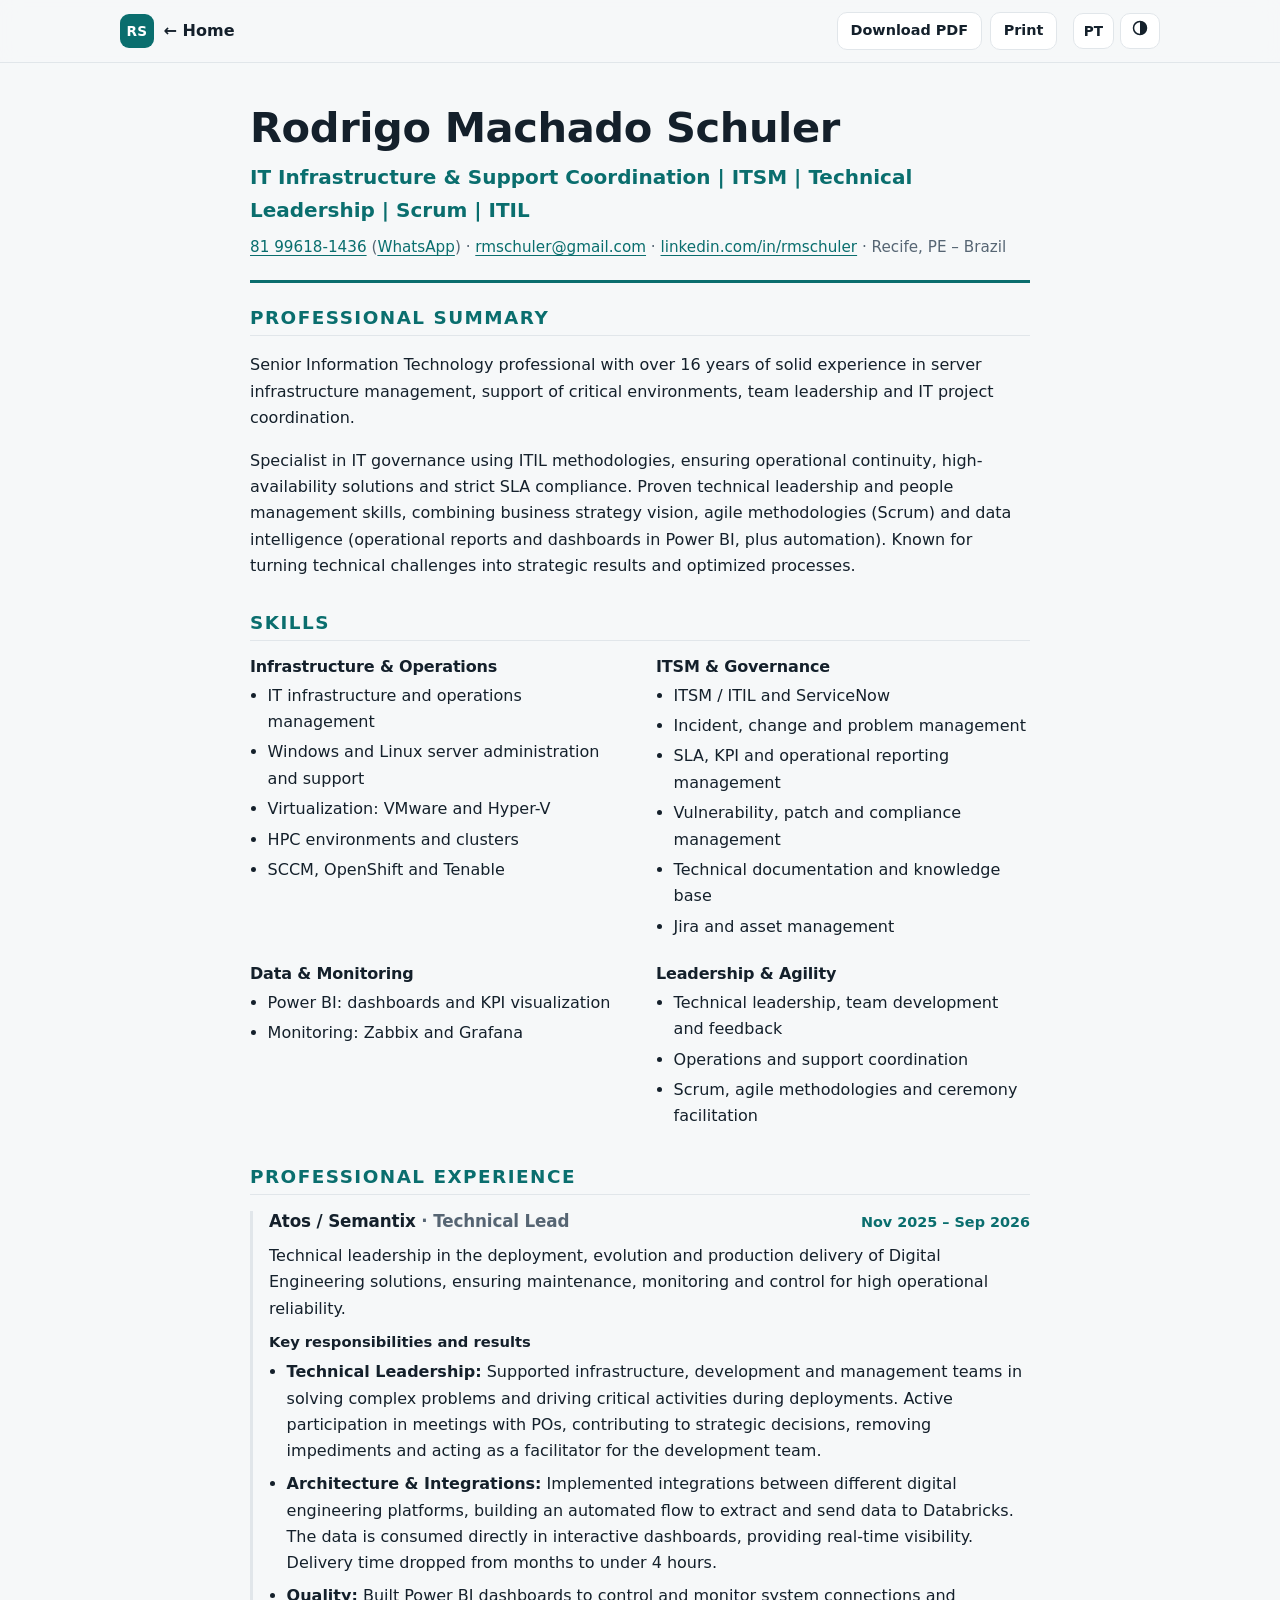
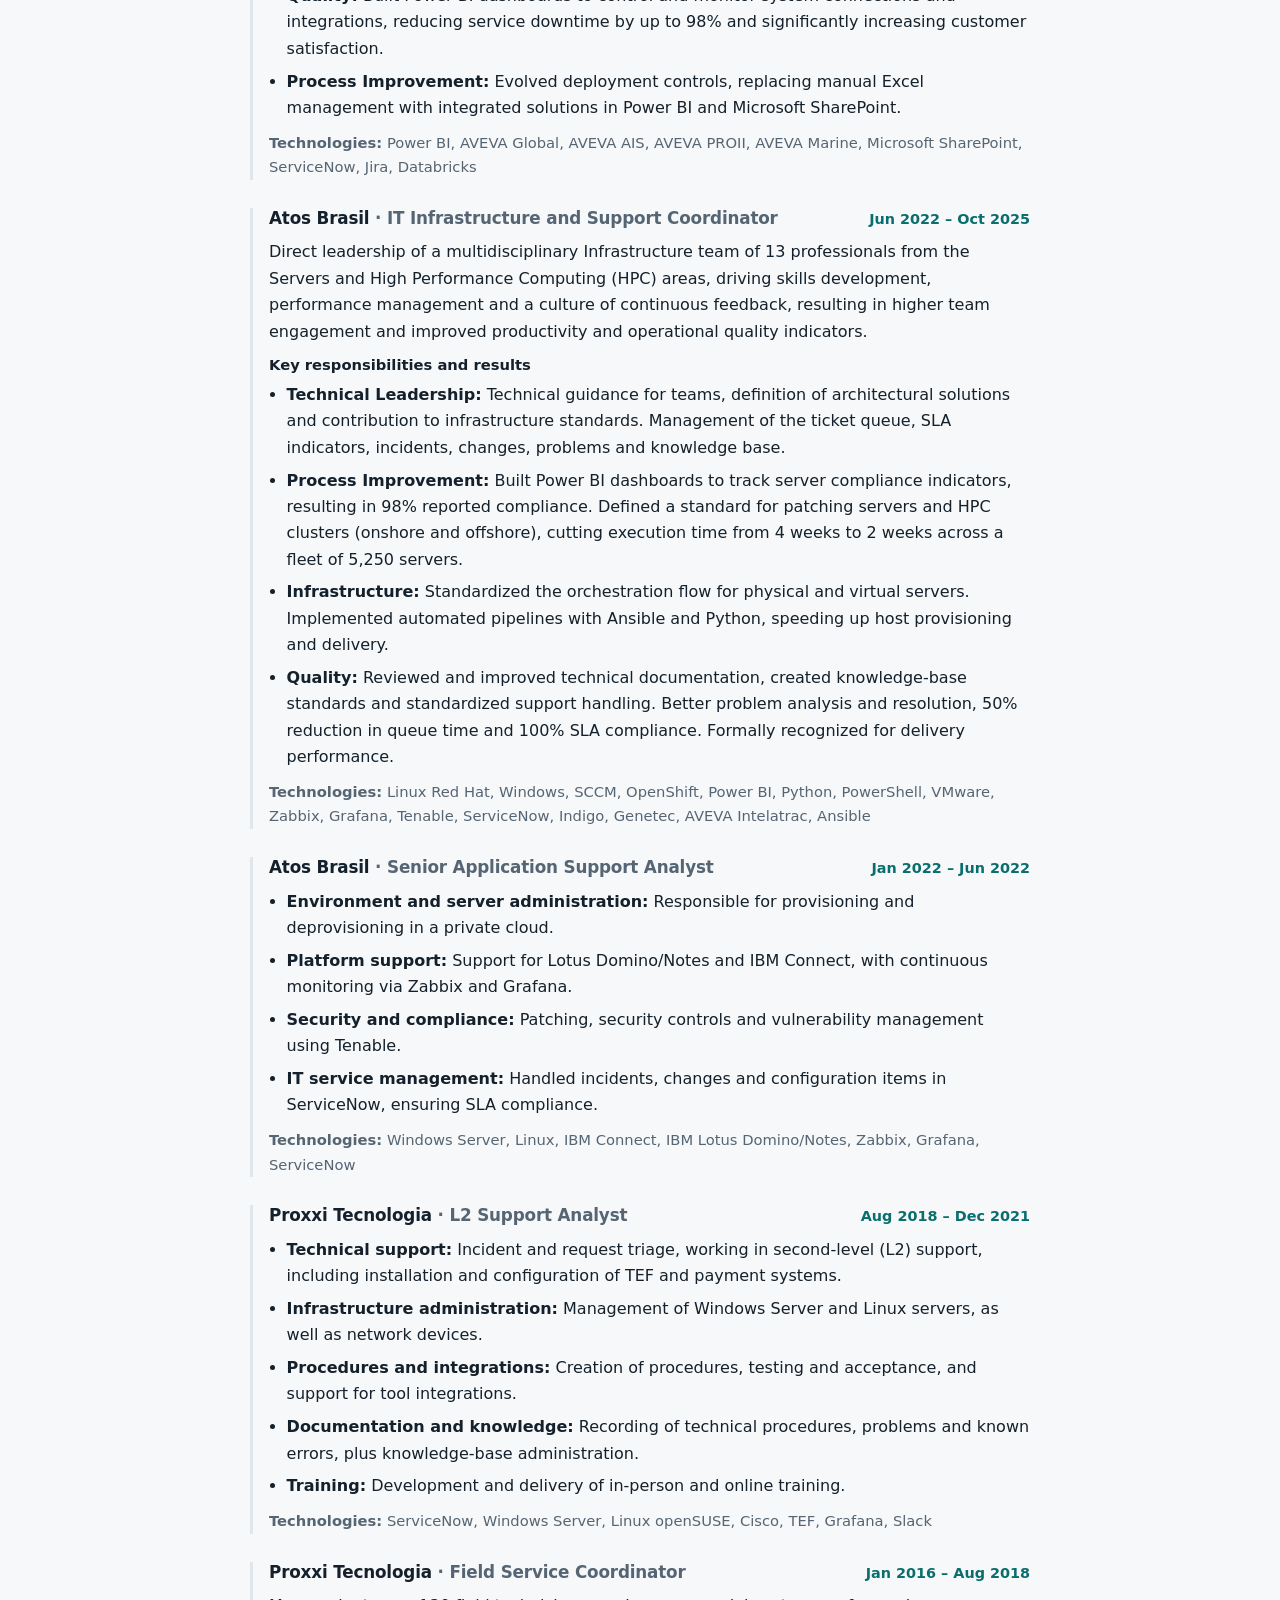
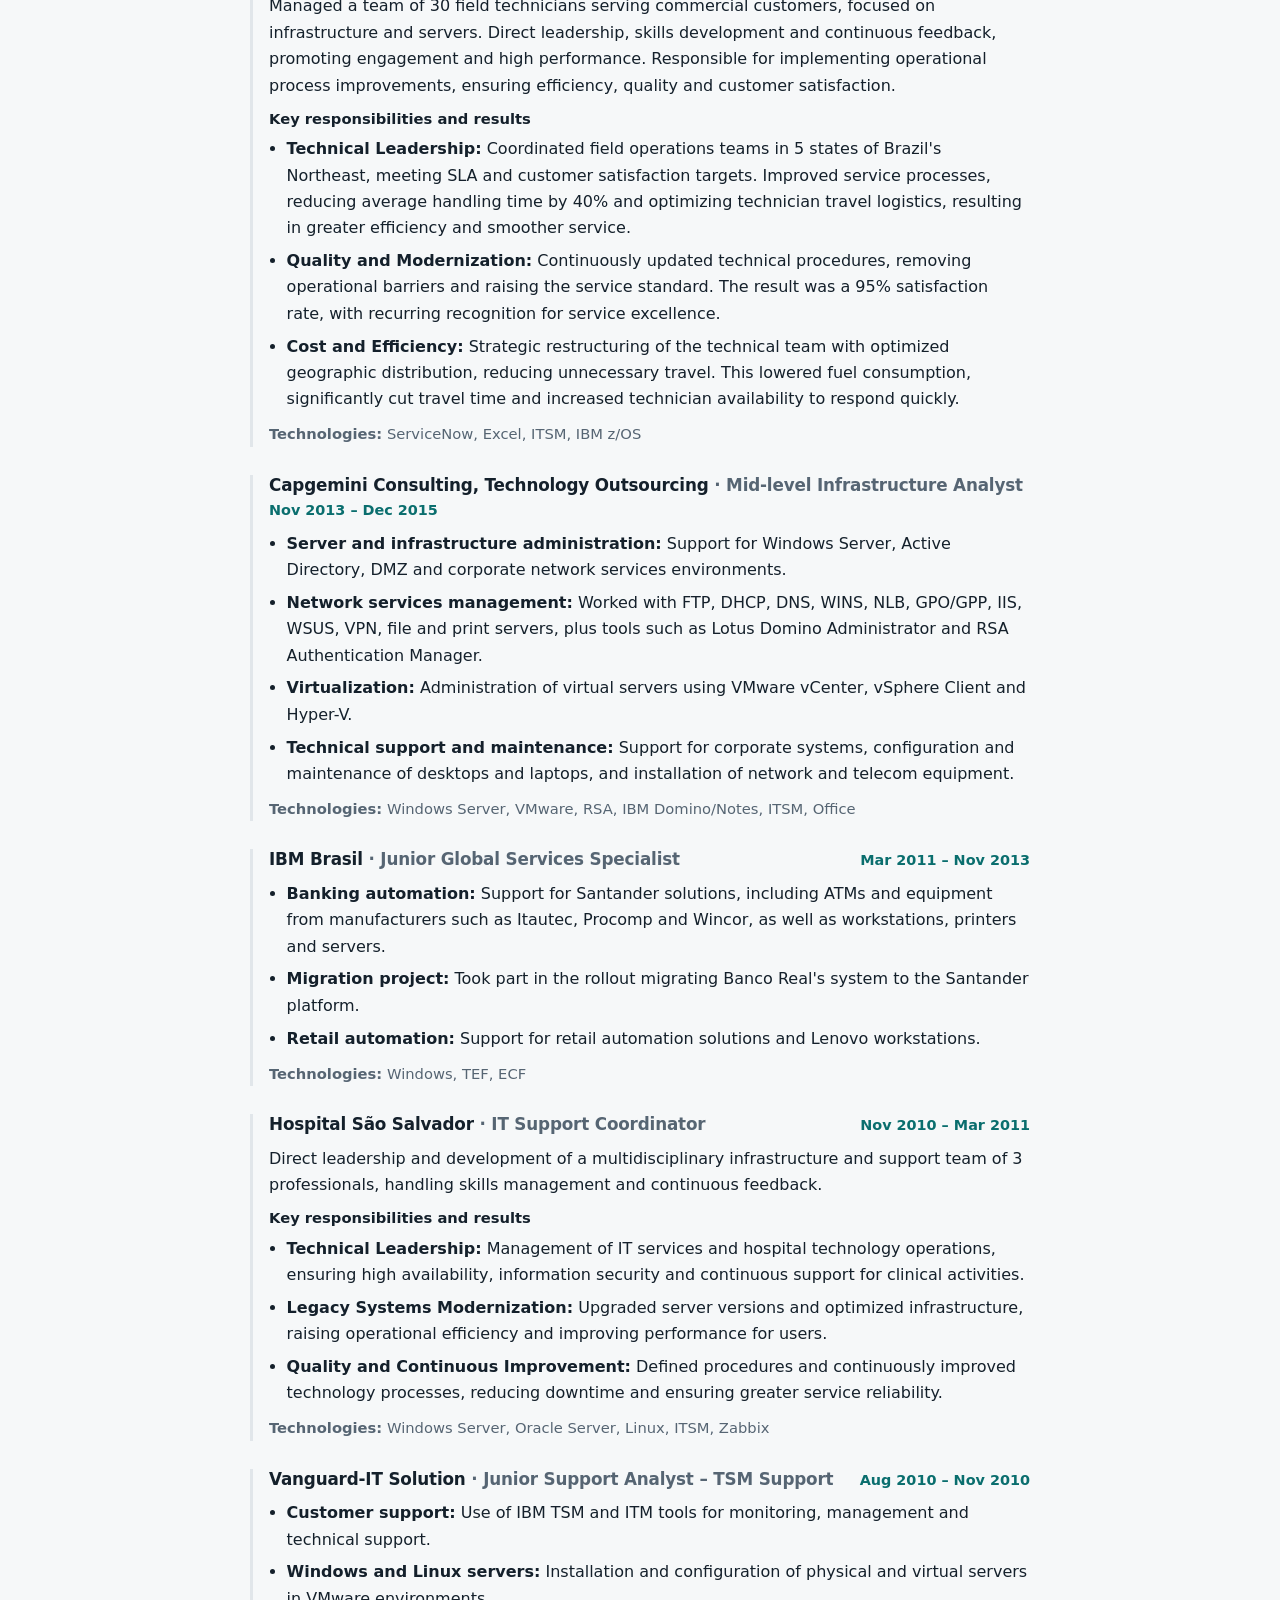
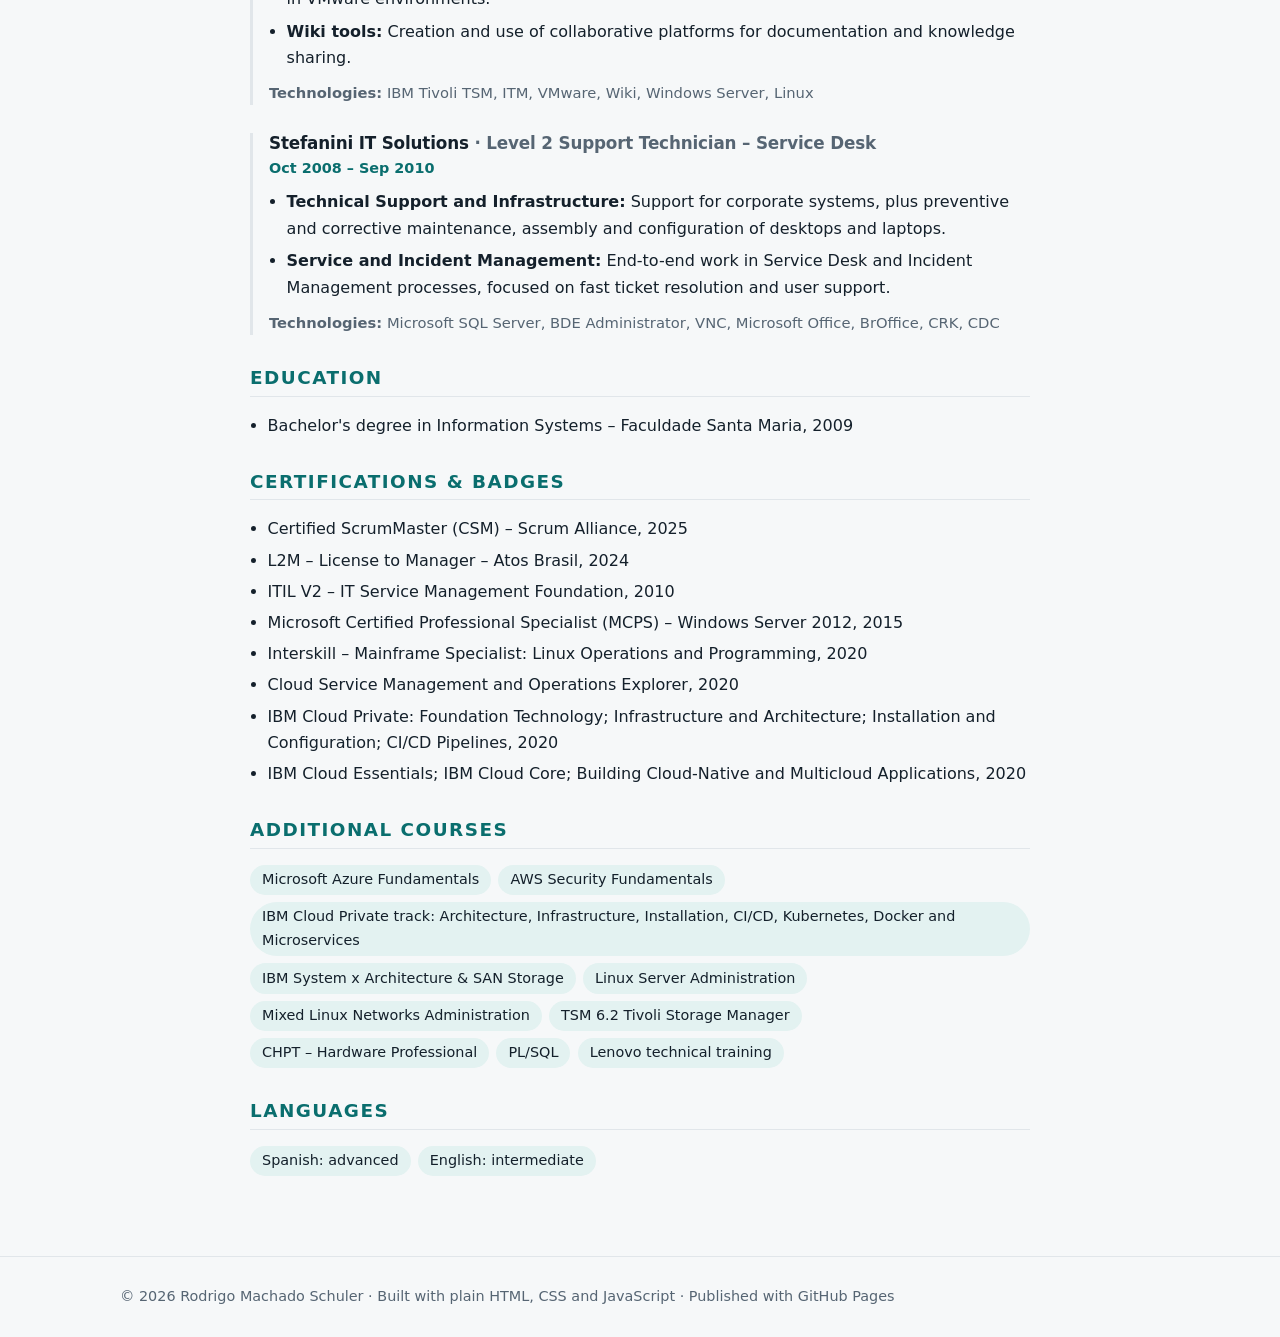
==== commit c9b88723: "update" ====
--- a/curriculo.html
+++ b/curriculo.html
@@ -1,159 +1,55 @@
 <!doctype html>
-<html lang="pt-BR">
+<html lang="pt-BR" data-lang="pt" data-theme="light">
 <head>
-  <meta charset="utf-8">
-  <meta name="viewport" content="width=device-width, initial-scale=1">
-  <meta name="description" content="Currículo profissional de Rodrigo Machado Schuler.">
-  <title>Currículo — Rodrigo Machado Schuler</title>
-  <style>
-    :root { --navy:#17324d; --teal:#087e78; --ink:#202b36; --muted:#586675; --line:#dbe3ea; --paper:#fff; --bg:#edf1f5; }
-    * { box-sizing:border-box; }
-    body { margin:0; background:var(--bg); color:var(--ink); font:15px/1.55 Arial, Helvetica, sans-serif; }
-    .toolbar { max-width:1000px; margin:18px auto 0; display:flex; justify-content:flex-end; }
-    .toolbar a, .toolbar button { border:0; border-radius:6px; padding:10px 14px; background:var(--navy); color:#fff; font-weight:700; text-decoration:none; cursor:pointer; }
-    main { max-width:1000px; margin:14px auto 32px; padding:34px 42px; background:var(--paper); box-shadow:0 8px 28px #10243a14; }
-    h1 { margin:0 0 5px; color:var(--navy); font-size:30px; line-height:1.15; letter-spacing:.2px; }
-    .contact { margin:8px 0 14px; color:var(--muted); font-size:13px; overflow-wrap:anywhere; }
-    .headline { margin:0 0 22px; padding:10px 12px; background:#eaf5f4; color:var(--teal); font-size:13px; font-weight:700; letter-spacing:.35px; }
-    h2 { margin:24px 0 10px; padding-bottom:6px; border-bottom:2px solid var(--teal); color:var(--navy); font-size:17px; letter-spacing:.35px; }
-    h3.job-title { margin:18px 0 7px; color:var(--navy); font-size:15px; line-height:1.4; break-after:avoid; }
-    h4 { margin:10px 0 5px; color:var(--navy); font-size:13px; }
-    p { margin:5px 0 8px; }
-    .bullet { margin:5px 0 7px 10px; padding-left:2px; }
-    .skills-grid { display:grid; grid-template-columns:1fr 1fr; gap:7px 18px; margin:12px 0 18px; }
-    .skill { position:relative; padding-left:14px; font-size:13px; }
-    .skill:before { content:"•"; position:absolute; left:0; color:var(--teal); font-weight:bold; }
-    @media (max-width:700px) {
-      .toolbar { margin:12px; }
-      main { margin:0 0 20px; padding:24px 18px; }
-      h1 { font-size:25px; }
-      .skills-grid { grid-template-columns:1fr; }
-    }
-    @media print {
-      @page { size:A4; margin:14mm 13mm; }
-      body { background:#fff; font-size:9.5pt; line-height:1.38; }
-      .toolbar { display:none; }
-      main { max-width:none; margin:0; padding:0; box-shadow:none; }
-      h1 { font-size:21pt; }
-      h2 { font-size:12pt; margin-top:14pt; }
-      h3.job-title { font-size:10.5pt; margin-top:11pt; }
-      h4 { font-size:9.5pt; }
-      p { margin:3pt 0 5pt; }
-      .headline { margin-bottom:12pt; }
-      .skills-grid { gap:4pt 12pt; }
-      .skill { font-size:9pt; }
-      .job-title, h2, h4 { break-after:avoid; }
-    }
-  </style>
+<meta charset="utf-8">
+<meta name="viewport" content="width=device-width, initial-scale=1">
+<title>Rodrigo Machado Schuler | Infraestrutura, ITSM e Liderança Técnica</title>
+<meta name="description" content="Profissional sênior de TI com mais de 16 anos em infraestrutura de servidores, ITSM/ITIL, Power BI e liderança técnica. Currículo e portfólio profissional.">
+<meta name="author" content="Rodrigo Machado Schuler">
+<meta name="theme-color" content="#0a6e6e">
+<meta property="og:type" content="website">
+<meta property="og:title" content="Rodrigo Machado Schuler | Infraestrutura, ITSM e Liderança Técnica">
+<meta property="og:description" content="Profissional sênior de TI com mais de 16 anos em infraestrutura de servidores, ITSM/ITIL, Power BI e liderança técnica. Currículo e portfólio profissional.">
+<link rel="icon" href="favicon.svg" type="image/svg+xml">
+<script>
+(function(){try{var d=document.documentElement,q=new URLSearchParams(location.search),
+l=q.get('lang')||localStorage.getItem('lang')||((navigator.language||'pt').slice(0,2)==='en'?'en':'pt'),
+t=q.get('theme')||localStorage.getItem('theme')||(matchMedia('(prefers-color-scheme: dark)').matches?'dark':'light');
+l=l==='en'?'en':'pt';d.dataset.lang=l;d.lang=l==='en'?'en':'pt-BR';d.dataset.theme=t==='dark'?'dark':'light';}catch(x){}})();
+</script>
+<link rel="stylesheet" href="styles.css">
+<link rel="stylesheet" href="curriculo.css">
+<script type="application/ld+json">{"@context": "https://schema.org", "@type": "Person", "name": "Rodrigo Machado Schuler", "jobTitle": "IT Infrastructure & Operations Leader", "sameAs": ["https://www.linkedin.com/in/rmschuler/"], "address": {"@type": "PostalAddress", "addressLocality": "Recife", "addressRegion": "PE", "addressCountry": "BR"}, "knowsAbout": ["ITIL", "ITSM", "ServiceNow", "Power BI", "VMware", "Scrum", "Linux", "Windows Server"]}</script>
 </head>
-<body>
-  <div class="toolbar">
-    <button onclick="window.print()" type="button">Imprimir / salvar em PDF</button>
+<body data-title-pt="Rodrigo Machado Schuler | Infraestrutura, ITSM e Liderança Técnica" data-title-en="Rodrigo Machado Schuler | Infrastructure, ITSM &amp; Technical Leadership">
+<a class="skip" href="#main"><span lang="pt">Ir para o conteúdo</span><span lang="en">Skip to content</span></a>
+<header class="site-header no-print">
+  <div class="wrap bar">
+    <a class="brand" href="index.html"><span class="mono">RS</span><span class="brand-name"><span lang="pt">← Início</span><span lang="en">← Home</span></span></a>
+    <div class="actions">
+      <a lang="pt" class="btn btn-ghost btn-sm" href="curriculo-rodrigo-schuler-pt.pdf" download>Baixar PDF</a><a lang="en" class="btn btn-ghost btn-sm" href="curriculo-rodrigo-schuler-en.pdf" download>Download PDF</a>
+      <button type="button" class="btn btn-ghost btn-sm js-print"><span lang="pt">Imprimir</span><span lang="en">Print</span></button>
+    </div>
+    <div class="toggles no-print">
+  <button type="button" id="lang-toggle" class="icon-btn" aria-label="Alternar idioma / Switch language"><span lang="pt">EN</span><span lang="en">PT</span></button>
+  <button type="button" id="theme-toggle" class="icon-btn" aria-label="Alternar tema claro/escuro / Toggle light/dark theme"><svg width="16" height="16" viewBox="0 0 16 16" aria-hidden="true"><circle cx="8" cy="8" r="6.5" fill="none" stroke="currentColor" stroke-width="1.5"/><path d="M8 1.5a6.5 6.5 0 0 1 0 13z" fill="currentColor"/></svg></button>
+</div>
   </div>
-  <main>
-<h1>RODRIGO MACHADO SCHULER</h1>
-<p class="contact">Recife, PE | 81 99618-1436 | rmschuler@gmail.com | LinkedIn: www.linkedin.com/in/rmschuler/ | 40 anos</p>
-<p class="headline">INFRAESTRUTURA E OPERAÇÕES DE TI | ITSM | LIDERANÇA TÉCNICA | SCRUM</p>
-<h2>RESUMO PROFISSIONAL</h2>
-<p>Profissional sênior de Tecnologia da Informação com mais de 16 anos de experiência consolidada em gestão de infraestrutura de servidores, sustentação de ambientes críticos, liderança de equipes e coordenação de projetos de TI.</p>
-<p>Especialista na governança de TI utilizando metodologias ITIL, garantindo a continuidade operacional, entrega de soluções de alta disponibilidade e o cumprimento rigoroso de SLAs. Comprovada habilidade na liderança técnica e gestão de pessoas, aliando visão estratégica de negócio, metodologias ágeis (SCRUM) e inteligência de dados (desenvolvimento de relatórios e dashboards operacionais em Power BI e automações). Reconhecido por transformar desafios técnicos em resultados estratégicos, para otimização de processos.</p>
-<h2>COMPETÊNCIAS</h2>
-<div class="skills-grid">
-<div class="skill">•  Gestão de infraestrutura e operações de TI</div>
-<div class="skill">•  Administração e sustentação de servidores Windows e Linux</div>
-<div class="skill">•  Virtualização: VMware e Hyper-V</div>
-<div class="skill">•  ITSM / ITIL e ServiceNow</div>
-<div class="skill">•  Gestão de incidentes, mudanças e problemas</div>
-<div class="skill">•  Gestão de vulnerabilidades, patches e conformidade</div>
-<div class="skill">•  Gestão de SLA, indicadores e relatórios operacionais</div>
-<div class="skill">•  Power BI: dashboards e visualização de indicadores</div>
-<div class="skill">•  Liderança técnica, desenvolvimento de equipes e feedback</div>
-<div class="skill">•  Coordenação de operação e suporte</div>
-<div class="skill">•  Scrum, metodologias ágeis e facilitação de cerimônias</div>
-<div class="skill">•  Monitoramento: Zabbix e Grafana</div>
-<div class="skill">•  Ambientes HPC e clusters</div>
-<div class="skill">•  SCCM, OpenShift e Tenable</div>
-<div class="skill">•  Documentação técnica e base de conhecimento</div>
-<div class="skill">•  Jira e gestão de ativos</div>
-</div>
-<h2>EXPERIÊNCIA PROFISSIONAL</h2>
-<h3 class="job-title">ATOS / SEMANTIX | Líder Técnico  (nov/2025 – set/2026)</h3>
-<p>Liderança técnica na implantação, evolução e entrega em produção de soluções de Engenharia Digital, assegurando manutenção, monitoramento e controle para garantir alta confiabilidade operacional.</p>
-<h4>Principais responsabilidades e resultados:</h4>
-<p class="bullet">• Liderança Técnica: Apoio às equipes de infraestrutura, desenvolvimento e gestão na resolução de problemas complexos e na condução de atividades críticas durante implantações. Participação ativa em reuniões com POs, contribuindo para definições estratégicas, remoção de impedimentos e atuação como facilitador para o time de desenvolvimento.</p>
-<p class="bullet">• Arquitetura e Integrações: Implementação de integrações entre diferentes plataformas de engenharia digital, estruturando um fluxo automatizado de extração e envio de dados para o Databricks. Os dados passaram a ser consumidos diretamente em dashboards interativos, garantindo visibilidade em tempo real. O tempo de disponibilização foi reduzido de meses para menos de 4 horas.</p>
-<p class="bullet">• Qualidade: Desenvolvimento de painéis em PowerBI para controle e monitoramento das conexões e integrações sistêmicas, reduzindo a indisponibilidade dos serviços em até 98% e aumentando significativamente a satisfação dos clientes.</p>
-<p class="bullet">• Melhoria de Processos: Evolução dos controles de implantação, substituindo o gerenciamento manual em Excel por soluções integradas no Power BI e Microsoft SharePoint.</p>
-<p class="bullet">• Tecnologias: Power BI, AVEVA Global, AVEVA AIS, AVEVA PROII, AVEVA Marine, Microsoft SharePoint, ServiceNow, JIRA, Databricks.</p>
-<h3 class="job-title">ATOS BRASIL | Coordenador de Infraestrutura e sustentação de TI  (Jun/2022 – out/2025)</h3>
-<p>Liderança direta e desenvolvimento de equipe multidisciplinar de infraestrutura, composta por 13 profissionais dos times de Servidores e High Performance Computing (HPC), com foco na gestão de competências e na promoção de feedback contínuo do time.</p>
-<h4>Principais responsabilidades e resultados:</h4>
-<p class="bullet">• Liderança Técnica: Orientação técnica de equipes, definição de soluções arquiteturais e contribuição para padrões de infraestrutura. Gestão de fila de chamados, indicadores de SLA, incidentes, mudanças, problemas e base de conhecimento.</p>
-<p class="bullet">• Melhoria de Processos: Criação de painéis em PowerBI para acompanhamento de indicadores de conformidade de servidores, resultando em 98% de conformidade reportada. Estruturação de padrão para aplicação de patches em servidores e clusters HPC (onshore e offshore), reduzindo o tempo de execução de 4 semanas para 2 semanas em um parque de 5.250 servidores.</p>
-<p class="bullet">• Infraestrutura: Padronização do fluxo de orquestração de servidores físicos e virtuais. Implementação de pipelines automatizados com Ansible e Python, acelerando o aprovisionamento e entrega de hosts.</p>
-<p class="bullet">• Qualidade: Revisão e aprimoramento da documentação técnica, criação de padrões de base de conhecimento e padronização dos atendimentos. Melhoria na análise e solução de problemas, redução de 50% no tempo de fila e garantia de 100% de cumprimento do SLA. Reconhecimento formal pelo desempenho nas entregas.</p>
-<p class="bullet">• Tecnologias: Linux Redhat, Windows, SCCM, Openshift, PowerBI, Python, PowerShell, VMware, Zabbix, Grafana, Tenable, Servicenow, Indigo, Genetec, AVEVA Intelatrac e Ansible.</p>
-<h3 class="job-title">ATOS BRASIL | Analista de Suporte a Aplicações Sênior  (jan/2022 – jun/2022)</h3>
-<p class="bullet">• Administração de ambientes e servidores: Responsável pelo aprovisionamento e desprovisionamento em nuvem privada.</p>
-<p class="bullet">• Suporte a plataformas: Sustentação de Lotus Domino/Notes e IBM Connect, com monitoramento contínuo via Zabbix e Grafana.</p>
-<p class="bullet">• Segurança e conformidade: Aplicação de patches, controles de segurança e gestão de vulnerabilidades utilizando Tenable.</p>
-<p class="bullet">• Gestão de serviços de TI: Atuação em incidentes, mudanças e configuração de itens no ServiceNow, garantindo o cumprimento dos SLAs.</p>
-<p class="bullet">• Tecnologias: Windows Server, Linux, IBM Connect, IBM Lotus Domino/Notes, Zabbix, Grafana e Servicenow.</p>
-<h3 class="job-title">PROXXI TECNOLOGIA | Analista de Suporte N2  (ago/2018 – dez/2021)</h3>
-<p class="bullet">• Suporte técnico e atendimento: Experiência em triagem de incidentes e requisições, com atuação em suporte de segundo nível (N2), incluindo instalação e configuração de sistemas de TEF e pagamentos.</p>
-<p class="bullet">• Administração de infraestrutura: Gestão de servidores Windows Server e Linux, além de dispositivos de rede.</p>
-<p class="bullet">• Procedimentos e integrações: Criação de procedimentos, execução de testes e homologações, e apoio em integrações de ferramentas.</p>
-<p class="bullet">• Documentação e conhecimento: Registro de procedimentos técnicos, problemas e erros conhecidos, além da administração da base de conhecimento.</p>
-<p class="bullet">• Capacitação: Desenvolvimento e realização de treinamentos presenciais e online.</p>
-<p class="bullet">• Tecnologias: Servicenow, Windows server, Linux Opensuse, Cisco, TEF, Grafana, Slack.</p>
-<h3 class="job-title">PROXXI TECNOLOGIA | Coordenador Field service  (jan/2016 – ago/2018)</h3>
-<p>Gestão de equipe de 30 técnicos de campo dedicados ao atendimento de clientes comerciais, com foco em infraestrutura e servidores. Atuação em liderança direta, desenvolvimento de competências e fornecimento de feedback contínuo, promovendo engajamento e alta performance. Responsável pela implementação de melhorias nos processos operacionais, garantindo eficiência, qualidade e satisfação dos clientes.</p>
-<h4>Principais responsabilidades e resultados:</h4>
-<p class="bullet">• Liderança técnica: Coordenou equipes operacionais de campo em 5 estados do Nordeste, garantindo o cumprimento dos indicadores de SLA e satisfação do cliente. Implementou melhorias nos processos de atendimento, reduzindo o tempo médio em 40% e otimizando a logística de deslocamento dos técnicos, o que resultou em maior eficiência e fluidez nos atendimentos.</p>
-<p class="bullet">• Qualidade e Modernização: Implementação de atualizações constantes nos procedimentos técnicos, eliminando barreiras operacionais e elevando o padrão de atendimento. O resultado foi um índice de satisfação de 95%, com reconhecimento recorrente pela excelência dos serviços prestados.</p>
-<p class="bullet">• Custo e Eficiência: Reestruturação estratégica da equipe técnica com distribuição geográfica otimizada, reduzindo deslocamentos desnecessários. Essa medida garantiu menor consumo de combustível, diminuição significativa do tempo de viagem e maior disponibilidade dos profissionais para atender às demandas com agilidade.</p>
-<p class="bullet">• Tecnologias: Servicenow, Excel, ITSM, IBM Z/OS.</p>
-<h3 class="job-title">CAPGEMINI CONSULTING, TECHNOLOGY OUTSOURCING | Analista de Infraestrutura Pleno  (nov/2013– dez/2015)</h3>
-<p class="bullet">• Administração de servidores e infraestrutura: suporte a ambientes Windows Server, Active Directory, DMZ e serviços de rede corporativa.</p>
-<p class="bullet">• Gerenciamento de serviços de rede: atuação com FTP, DHCP, DNS, WINS, NLB, GPO/GPP, IIS, WSUS, VPN, file server, print server, além de ferramentas como Lotus Domino Administrator e RSA Authentication Manager.</p>
-<p class="bullet">• Virtualização: administração de servidores virtuais utilizando VMware vCenter, vSphere Client e Hyper-V.</p>
-<p class="bullet">• Suporte técnico e manutenção: apoio a sistemas corporativos, configuração e manutenção de desktops e notebooks, além da instalação de equipamentos de rede e telecomunicações.</p>
-<p class="bullet">• Tecnologias: Windows Server, VMWare, RSA, IBM Domino/Notes, ITSM, Office.</p>
-<h3 class="job-title">IBM BRASIL | Especialista de Serviços Global Júnior  (mar/2011 – nov/2013)</h3>
-<p class="bullet">• Automação bancária: Atendimento às soluções do Santander, incluindo ATMs e equipamentos de fabricantes como Itautec, Procomp e Wincor, além de estações de trabalho, impressoras e servidores.</p>
-<p class="bullet">• Projeto de migração: Participação no rollout de transição do sistema do Banco Real para a plataforma Santander.</p>
-<p class="bullet">• Automação comercial: Suporte a soluções de automação comercial e estações de trabalho Lenovo.</p>
-<p class="bullet">• Tecnologias: Windows, TEF, ECF.</p>
-<h3 class="job-title">HOSPITAL SÃO SALVADOR | Coordenador de Suporte de TI  (nov/2010 – mar/2011)</h3>
-<p>Liderança direta e desenvolvimento de equipe multidisciplinar de profissionais de infraestrutura e suporte, com 3 profissionais, realizando gestão de competências e feedback contínuo do time.</p>
-<h4>Principais responsabilidades e resultados:</h4>
-<p class="bullet">• Liderança Técnica: Gestão dos serviços de TI e das operações tecnológicas hospitalares, garantindo alta disponibilidade, segurança da informação e suporte contínuo às atividades clínicas.</p>
-<p class="bullet">• Modernização de Sistemas Legados: Atualização das versões de servidores e otimização da infraestrutura, elevando a eficiência operacional e proporcionando melhor desempenho para os usuários.</p>
-<p class="bullet">• Qualidade e Melhoria Contínua: Definição de procedimentos e aprimoramento constante dos processos tecnológicos, reduzindo indisponibilidades e assegurando maior confiabilidade dos serviços.</p>
-<p class="bullet">• Tecnologias: Windows Server, Oracle Server, Linux, ITSM, Zabbix.</p>
-<h3 class="job-title">VANGUARD-IT SOLUTION | Analista de Suporte Júnior – Suporte TSM  (ago/2010 – nov/2010)</h3>
-<p class="bullet">• Suporte a Clientes: Utilização das ferramentas IBM TSM e ITM para monitoramento, gerenciamento e apoio técnico.</p>
-<p class="bullet">• Servidores Windows e Linux: Instalação e configuração de servidores físicos e virtuais em ambientes VMware.</p>
-<p class="bullet">• Ferramentas WIKI: Criação e utilização de plataformas colaborativas para documentação e compartilhamento de conhecimento.</p>
-<p class="bullet">• Tecnologias: IBM Tivoli TSM, ITM, VMware, WIKI, Windows server, Linux.</p>
-<h3 class="job-title">STEFANINI IT SOLUTIONS | Técnico de Suporte Nível 2 – Service Desk  (out/2008 – set/2010)</h3>
-<p class="bullet">• Suporte Técnico e Infraestrutura: Atendimento a sistemas corporativos, além de manutenção preventiva e corretiva, montagem e configuração de desktops e notebooks.</p>
-<p class="bullet">• Atendimento e Gestão de Incidentes: Atuação completa em processos de Service Desk e Gerenciamento de Incidentes, focando na resolução rápida de chamados e suporte aos usuários.</p>
-<p class="bullet">• Tecnologias: Microsoft SQL Server, BDE Administrator, VNC, Pacote Microsoft Office, BrOffice, CRK, CDC.</p>
-<h2>FORMAÇÃO ACADÊMICA</h2>
-<p>Bacharelado em Sistemas de Informação – Faculdade Santa Maria, 2009</p>
-<h2>CERTIFICAÇÕES E BADGES</h2>
-<p class="bullet">• Certified ScrumMaster (CSM) – Scrum Alliance, 2025</p>
-<p class="bullet">• ITIL V2 – IT Service Management Foundation, 2010</p>
-<p class="bullet">• Microsoft Certified Professional Specialist (MCPS) – Windows Server 2012, 2015</p>
-<p class="bullet">• Interskill – Mainframe Specialist: Linux Operations and Programming, 2020</p>
-<p class="bullet">• Cloud Service Management and Operations Explorer, 2020</p>
-<p class="bullet">• IBM Cloud Private: Foundation Technology; Infrastructure and Architecture; Installation and Configuration; CI/CD Pipelines, 2020</p>
-<p class="bullet">• IBM Cloud Essentials; IBM Cloud Core; Building Cloud-Native and Multicloud Applications, 2020</p>
-<h2>CURSOS COMPLEMENTARES</h2>
-<p>Microsoft Azure Fundamentals | AWS Security Fundamentals | Trilha IBM Cloud Private: Architecture, Infrastructure, Installation, CI/CD, Kubernetes, Docker e Microservices | IBM System x Architecture &amp; SAN Storage | Administração de Servidores Linux | Administração de Redes Mistas Linux | TSM 6.2 Tivoli Storage Manager | CHPT – Hardware Professional | PL/SQL | Treinamentos técnicos Lenovo</p>
-<h2>IDIOMAS</h2>
-<p>Espanhol: avançado | Inglês: intermediário</p>
-  </main>
+</header>
+<main id="main" class="cv">
+<div class="wrap narrow">
+  <header class="cv-head">
+    <h1>Rodrigo Machado Schuler</h1>
+    <p class="headline"><span lang="pt">Coordenação de Infraestrutura e Sustentação de TI | ITSM | Liderança Técnica | Scrum | ITIL</span><span lang="en">IT Infrastructure &amp; Support Coordination | ITSM | Technical Leadership | Scrum | ITIL</span></p>
+    <p class="contact-line"><a href="tel:+5581996181436">81 99618-1436</a> (<a href="https://wa.me/5581996181436" rel="noopener" target="_blank">WhatsApp</a>) <span aria-hidden="true">·</span> <a href="mailto:rmschuler@gmail.com">rmschuler@gmail.com</a> <span aria-hidden="true">·</span> <a href="https://www.linkedin.com/in/rmschuler/" rel="me noopener" target="_blank">linkedin.com/in/rmschuler</a> <span aria-hidden="true">·</span> <span lang="pt">Recife, PE – Brasil</span><span lang="en">Recife, PE – Brazil</span></p>
+  </header>
+<section class="cv-sec"><h2><span lang="pt">Resumo profissional</span><span lang="en">Professional summary</span></h2><p lang="pt">Profissional sênior de Tecnologia da Informação com mais de 16 anos de experiência consolidada em gestão de infraestrutura de servidores, sustentação de ambientes críticos, liderança de equipes e coordenação de projetos de TI.</p><p lang="en">Senior Information Technology professional with over 16 years of solid experience in server infrastructure management, support of critical environments, team leadership and IT project coordination.</p><p lang="pt">Especialista na governança de TI utilizando metodologias ITIL, garantindo a continuidade operacional, entrega de soluções de alta disponibilidade e o cumprimento rigoroso de SLAs. Comprovada habilidade na liderança técnica e gestão de pessoas, aliando visão estratégica de negócio, metodologias ágeis (Scrum) e inteligência de dados (desenvolvimento de relatórios e dashboards operacionais em Power BI e automações). Reconhecido por transformar desafios técnicos em resultados estratégicos, para otimização de processos.</p><p lang="en">Specialist in IT governance using ITIL methodologies, ensuring operational continuity, high-availability solutions and strict SLA compliance. Proven technical leadership and people management skills, combining business strategy vision, agile methodologies (Scrum) and data intelligence (operational reports and dashboards in Power BI, plus automation). Known for turning technical challenges into strategic results and optimized processes.</p></section><section class="cv-sec" id="competencias"><h2><span lang="pt">Competências</span><span lang="en">Skills</span></h2><div class="skill-grid"><div class="skill-group"><h3><span lang="pt">Infraestrutura &amp; Operações</span><span lang="en">Infrastructure &amp; Operations</span></h3><ul><li><span lang="pt">Gestão de infraestrutura e operações de TI</span><span lang="en">IT infrastructure and operations management</span></li><li><span lang="pt">Administração e sustentação de servidores Windows e Linux</span><span lang="en">Windows and Linux server administration and support</span></li><li><span lang="pt">Virtualização: VMware e Hyper-V</span><span lang="en">Virtualization: VMware and Hyper-V</span></li><li><span lang="pt">Ambientes HPC e clusters</span><span lang="en">HPC environments and clusters</span></li><li><span lang="pt">SCCM, OpenShift e Tenable</span><span lang="en">SCCM, OpenShift and Tenable</span></li></ul></div><div class="skill-group"><h3><span lang="pt">ITSM &amp; Governança</span><span lang="en">ITSM &amp; Governance</span></h3><ul><li><span lang="pt">ITSM / ITIL e ServiceNow</span><span lang="en">ITSM / ITIL and ServiceNow</span></li><li><span lang="pt">Gestão de incidentes, mudanças e problemas</span><span lang="en">Incident, change and problem management</span></li><li><span lang="pt">Gestão de SLA, indicadores e relatórios operacionais</span><span lang="en">SLA, KPI and operational reporting management</span></li><li><span lang="pt">Gestão de vulnerabilidades, patches e conformidade</span><span lang="en">Vulnerability, patch and compliance management</span></li><li><span lang="pt">Documentação técnica e base de conhecimento</span><span lang="en">Technical documentation and knowledge base</span></li><li><span lang="pt">Jira e gestão de ativos</span><span lang="en">Jira and asset management</span></li></ul></div><div class="skill-group"><h3><span lang="pt">Dados &amp; Monitoramento</span><span lang="en">Data &amp; Monitoring</span></h3><ul><li><span lang="pt">Power BI: dashboards e visualização de indicadores</span><span lang="en">Power BI: dashboards and KPI visualization</span></li><li><span lang="pt">Monitoramento: Zabbix e Grafana</span><span lang="en">Monitoring: Zabbix and Grafana</span></li></ul></div><div class="skill-group"><h3><span lang="pt">Liderança &amp; Agilidade</span><span lang="en">Leadership &amp; Agility</span></h3><ul><li><span lang="pt">Liderança técnica, desenvolvimento de equipes e feedback</span><span lang="en">Technical leadership, team development and feedback</span></li><li><span lang="pt">Coordenação de operação e suporte</span><span lang="en">Operations and support coordination</span></li><li><span lang="pt">Scrum, metodologias ágeis e facilitação de cerimônias</span><span lang="en">Scrum, agile methodologies and ceremony facilitation</span></li></ul></div></div></section><section class="cv-sec" id="experiencia"><h2><span lang="pt">Experiência profissional</span><span lang="en">Professional experience</span></h2><article lang="pt" class="job"><header><h3>Atos / Semantix <span class="role">· Líder Técnico</span></h3><time datetime="2025-11">nov/2025 – set/2026</time></header><p class="job-intro">Liderança técnica na implantação, evolução e entrega em produção de soluções de Engenharia Digital, assegurando manutenção, monitoramento e controle para garantir alta confiabilidade operacional.</p><p class="job-sub">Principais responsabilidades e resultados</p><ul><li><strong>Liderança Técnica:</strong> Apoio às equipes de infraestrutura, desenvolvimento e gestão na resolução de problemas complexos e na condução de atividades críticas durante implantações. Participação ativa em reuniões com POs, contribuindo para definições estratégicas, remoção de impedimentos e atuação como facilitador para o time de desenvolvimento.</li><li><strong>Arquitetura e Integrações:</strong> Implementação de integrações entre diferentes plataformas de engenharia digital, estruturando um fluxo automatizado de extração e envio de dados para o Databricks. Os dados passaram a ser consumidos diretamente em dashboards interativos, garantindo visibilidade em tempo real. O tempo de disponibilização foi reduzido de meses para menos de 4 horas.</li><li><strong>Qualidade:</strong> Desenvolvimento de painéis em Power BI para controle e monitoramento das conexões e integrações sistêmicas, reduzindo a indisponibilidade dos serviços em até 98% e aumentando significativamente a satisfação dos clientes.</li><li><strong>Melhoria de Processos:</strong> Evolução dos controles de implantação, substituindo o gerenciamento manual em Excel por soluções integradas no Power BI e Microsoft SharePoint.</li></ul><p class="tech"><strong>Tecnologias:</strong> Power BI, AVEVA Global, AVEVA AIS, AVEVA PROII, AVEVA Marine, Microsoft SharePoint, ServiceNow, Jira, Databricks</p></article><article lang="en" class="job"><header><h3>Atos / Semantix <span class="role">· Technical Lead</span></h3><time datetime="2025-11">Nov 2025 – Sep 2026</time></header><p class="job-intro">Technical leadership in the deployment, evolution and production delivery of Digital Engineering solutions, ensuring maintenance, monitoring and control for high operational reliability.</p><p class="job-sub">Key responsibilities and results</p><ul><li><strong>Technical Leadership:</strong> Supported infrastructure, development and management teams in solving complex problems and driving critical activities during deployments. Active participation in meetings with POs, contributing to strategic decisions, removing impediments and acting as a facilitator for the development team.</li><li><strong>Architecture &amp; Integrations:</strong> Implemented integrations between different digital engineering platforms, building an automated flow to extract and send data to Databricks. The data is consumed directly in interactive dashboards, providing real-time visibility. Delivery time dropped from months to under 4 hours.</li><li><strong>Quality:</strong> Built Power BI dashboards to control and monitor system connections and integrations, reducing service downtime by up to 98% and significantly increasing customer satisfaction.</li><li><strong>Process Improvement:</strong> Evolved deployment controls, replacing manual Excel management with integrated solutions in Power BI and Microsoft SharePoint.</li></ul><p class="tech"><strong>Technologies:</strong> Power BI, AVEVA Global, AVEVA AIS, AVEVA PROII, AVEVA Marine, Microsoft SharePoint, ServiceNow, Jira, Databricks</p></article><article lang="pt" class="job"><header><h3>Atos Brasil <span class="role">· Coordenador de Infraestrutura e Sustentação de TI</span></h3><time datetime="2022-06">jun/2022 – out/2025</time></header><p class="job-intro">Atuação na liderança direta de equipe multidisciplinar de Infraestrutura, composta por 13 profissionais das áreas de Servidores e High Performance Computing (HPC), conduzindo o desenvolvimento de competências, gestão de desempenho e fortalecimento da cultura de feedback contínuo, resultando em aumento do engajamento da equipe e melhoria dos indicadores de produtividade e qualidade operacional.</p><p class="job-sub">Principais responsabilidades e resultados</p><ul><li><strong>Liderança Técnica:</strong> Orientação técnica de equipes, definição de soluções arquiteturais e contribuição para padrões de infraestrutura. Gestão de fila de chamados, indicadores de SLA, incidentes, mudanças, problemas e base de conhecimento.</li><li><strong>Melhoria de Processos:</strong> Criação de painéis em Power BI para acompanhamento de indicadores de conformidade de servidores, resultando em 98% de conformidade reportada. Estruturação de padrão para aplicação de patches em servidores e clusters HPC (onshore e offshore), reduzindo o tempo de execução de 4 semanas para 2 semanas em um parque de 5.250 servidores.</li><li><strong>Infraestrutura:</strong> Padronização do fluxo de orquestração de servidores físicos e virtuais. Implementação de pipelines automatizados com Ansible e Python, acelerando o aprovisionamento e entrega de hosts.</li><li><strong>Qualidade:</strong> Revisão e aprimoramento da documentação técnica, criação de padrões de base de conhecimento e padronização dos atendimentos. Melhoria na análise e solução de problemas, redução de 50% no tempo de fila e garantia de 100% de cumprimento do SLA. Reconhecimento formal pelo desempenho nas entregas.</li></ul><p class="tech"><strong>Tecnologias:</strong> Linux Red Hat, Windows, SCCM, OpenShift, Power BI, Python, PowerShell, VMware, Zabbix, Grafana, Tenable, ServiceNow, Indigo, Genetec, AVEVA Intelatrac, Ansible</p></article><article lang="en" class="job"><header><h3>Atos Brasil <span class="role">· IT Infrastructure and Support Coordinator</span></h3><time datetime="2022-06">Jun 2022 – Oct 2025</time></header><p class="job-intro">Direct leadership of a multidisciplinary Infrastructure team of 13 professionals from the Servers and High Performance Computing (HPC) areas, driving skills development, performance management and a culture of continuous feedback, resulting in higher team engagement and improved productivity and operational quality indicators.</p><p class="job-sub">Key responsibilities and results</p><ul><li><strong>Technical Leadership:</strong> Technical guidance for teams, definition of architectural solutions and contribution to infrastructure standards. Management of the ticket queue, SLA indicators, incidents, changes, problems and knowledge base.</li><li><strong>Process Improvement:</strong> Built Power BI dashboards to track server compliance indicators, resulting in 98% reported compliance. Defined a standard for patching servers and HPC clusters (onshore and offshore), cutting execution time from 4 weeks to 2 weeks across a fleet of 5,250 servers.</li><li><strong>Infrastructure:</strong> Standardized the orchestration flow for physical and virtual servers. Implemented automated pipelines with Ansible and Python, speeding up host provisioning and delivery.</li><li><strong>Quality:</strong> Reviewed and improved technical documentation, created knowledge-base standards and standardized support handling. Better problem analysis and resolution, 50% reduction in queue time and 100% SLA compliance. Formally recognized for delivery performance.</li></ul><p class="tech"><strong>Technologies:</strong> Linux Red Hat, Windows, SCCM, OpenShift, Power BI, Python, PowerShell, VMware, Zabbix, Grafana, Tenable, ServiceNow, Indigo, Genetec, AVEVA Intelatrac, Ansible</p></article><article lang="pt" class="job"><header><h3>Atos Brasil <span class="role">· Analista de Suporte a Aplicações Sênior</span></h3><time datetime="2022-01">jan/2022 – jun/2022</time></header><ul><li><strong>Administração de ambientes e servidores:</strong> Responsável pelo aprovisionamento e desprovisionamento em nuvem privada.</li><li><strong>Suporte a plataformas:</strong> Sustentação de Lotus Domino/Notes e IBM Connect, com monitoramento contínuo via Zabbix e Grafana.</li><li><strong>Segurança e conformidade:</strong> Aplicação de patches, controles de segurança e gestão de vulnerabilidades utilizando Tenable.</li><li><strong>Gestão de serviços de TI:</strong> Atuação em incidentes, mudanças e configuração de itens no ServiceNow, garantindo o cumprimento dos SLAs.</li></ul><p class="tech"><strong>Tecnologias:</strong> Windows Server, Linux, IBM Connect, IBM Lotus Domino/Notes, Zabbix, Grafana, ServiceNow</p></article><article lang="en" class="job"><header><h3>Atos Brasil <span class="role">· Senior Application Support Analyst</span></h3><time datetime="2022-01">Jan 2022 – Jun 2022</time></header><ul><li><strong>Environment and server administration:</strong> Responsible for provisioning and deprovisioning in a private cloud.</li><li><strong>Platform support:</strong> Support for Lotus Domino/Notes and IBM Connect, with continuous monitoring via Zabbix and Grafana.</li><li><strong>Security and compliance:</strong> Patching, security controls and vulnerability management using Tenable.</li><li><strong>IT service management:</strong> Handled incidents, changes and configuration items in ServiceNow, ensuring SLA compliance.</li></ul><p class="tech"><strong>Technologies:</strong> Windows Server, Linux, IBM Connect, IBM Lotus Domino/Notes, Zabbix, Grafana, ServiceNow</p></article><article lang="pt" class="job"><header><h3>Proxxi Tecnologia <span class="role">· Analista de Suporte N2</span></h3><time datetime="2018-08">ago/2018 – dez/2021</time></header><ul><li><strong>Suporte técnico e atendimento:</strong> Triagem de incidentes e requisições, com atuação em suporte de segundo nível (N2), incluindo instalação e configuração de sistemas de TEF e pagamentos.</li><li><strong>Administração de infraestrutura:</strong> Gestão de servidores Windows Server e Linux, além de dispositivos de rede.</li><li><strong>Procedimentos e integrações:</strong> Criação de procedimentos, execução de testes e homologações, e apoio em integrações de ferramentas.</li><li><strong>Documentação e conhecimento:</strong> Registro de procedimentos técnicos, problemas e erros conhecidos, além da administração da base de conhecimento.</li><li><strong>Capacitação:</strong> Desenvolvimento e realização de treinamentos presenciais e online.</li></ul><p class="tech"><strong>Tecnologias:</strong> ServiceNow, Windows Server, Linux openSUSE, Cisco, TEF, Grafana, Slack</p></article><article lang="en" class="job"><header><h3>Proxxi Tecnologia <span class="role">· L2 Support Analyst</span></h3><time datetime="2018-08">Aug 2018 – Dec 2021</time></header><ul><li><strong>Technical support:</strong> Incident and request triage, working in second-level (L2) support, including installation and configuration of TEF and payment systems.</li><li><strong>Infrastructure administration:</strong> Management of Windows Server and Linux servers, as well as network devices.</li><li><strong>Procedures and integrations:</strong> Creation of procedures, testing and acceptance, and support for tool integrations.</li><li><strong>Documentation and knowledge:</strong> Recording of technical procedures, problems and known errors, plus knowledge-base administration.</li><li><strong>Training:</strong> Development and delivery of in-person and online training.</li></ul><p class="tech"><strong>Technologies:</strong> ServiceNow, Windows Server, Linux openSUSE, Cisco, TEF, Grafana, Slack</p></article><article lang="pt" class="job"><header><h3>Proxxi Tecnologia <span class="role">· Coordenador Field Service</span></h3><time datetime="2016-01">jan/2016 – ago/2018</time></header><p class="job-intro">Gestão de equipe de 30 técnicos de campo dedicados ao atendimento de clientes comerciais, com foco em infraestrutura e servidores. Atuação em liderança direta, desenvolvimento de competências e fornecimento de feedback contínuo, promovendo engajamento e alta performance. Responsável pela implementação de melhorias nos processos operacionais, garantindo eficiência, qualidade e satisfação dos clientes.</p><p class="job-sub">Principais responsabilidades e resultados</p><ul><li><strong>Liderança Técnica:</strong> Coordenou equipes operacionais de campo em 5 estados do Nordeste, garantindo o cumprimento dos indicadores de SLA e satisfação do cliente. Implementou melhorias nos processos de atendimento, reduzindo o tempo médio em 40% e otimizando a logística de deslocamento dos técnicos, o que resultou em maior eficiência e fluidez nos atendimentos.</li><li><strong>Qualidade e Modernização:</strong> Implementação de atualizações constantes nos procedimentos técnicos, eliminando barreiras operacionais e elevando o padrão de atendimento. O resultado foi um índice de satisfação de 95%, com reconhecimento recorrente pela excelência dos serviços prestados.</li><li><strong>Custo e Eficiência:</strong> Reestruturação estratégica da equipe técnica com distribuição geográfica otimizada, reduzindo deslocamentos desnecessários. Essa medida garantiu menor consumo de combustível, diminuição significativa do tempo de viagem e maior disponibilidade dos profissionais para atender às demandas com agilidade.</li></ul><p class="tech"><strong>Tecnologias:</strong> ServiceNow, Excel, ITSM, IBM z/OS</p></article><article lang="en" class="job"><header><h3>Proxxi Tecnologia <span class="role">· Field Service Coordinator</span></h3><time datetime="2016-01">Jan 2016 – Aug 2018</time></header><p class="job-intro">Managed a team of 30 field technicians serving commercial customers, focused on infrastructure and servers. Direct leadership, skills development and continuous feedback, promoting engagement and high performance. Responsible for implementing operational process improvements, ensuring efficiency, quality and customer satisfaction.</p><p class="job-sub">Key responsibilities and results</p><ul><li><strong>Technical Leadership:</strong> Coordinated field operations teams in 5 states of Brazil&#x27;s Northeast, meeting SLA and customer satisfaction targets. Improved service processes, reducing average handling time by 40% and optimizing technician travel logistics, resulting in greater efficiency and smoother service.</li><li><strong>Quality and Modernization:</strong> Continuously updated technical procedures, removing operational barriers and raising the service standard. The result was a 95% satisfaction rate, with recurring recognition for service excellence.</li><li><strong>Cost and Efficiency:</strong> Strategic restructuring of the technical team with optimized geographic distribution, reducing unnecessary travel. This lowered fuel consumption, significantly cut travel time and increased technician availability to respond quickly.</li></ul><p class="tech"><strong>Technologies:</strong> ServiceNow, Excel, ITSM, IBM z/OS</p></article><article lang="pt" class="job"><header><h3>Capgemini Consulting, Technology Outsourcing <span class="role">· Analista de Infraestrutura Pleno</span></h3><time datetime="2013-11">nov/2013 – dez/2015</time></header><ul><li><strong>Administração de servidores e infraestrutura:</strong> Suporte a ambientes Windows Server, Active Directory, DMZ e serviços de rede corporativa.</li><li><strong>Gerenciamento de serviços de rede:</strong> Atuação com FTP, DHCP, DNS, WINS, NLB, GPO/GPP, IIS, WSUS, VPN, file server, print server, além de ferramentas como Lotus Domino Administrator e RSA Authentication Manager.</li><li><strong>Virtualização:</strong> Administração de servidores virtuais utilizando VMware vCenter, vSphere Client e Hyper-V.</li><li><strong>Suporte técnico e manutenção:</strong> Apoio a sistemas corporativos, configuração e manutenção de desktops e notebooks, além da instalação de equipamentos de rede e telecomunicações.</li></ul><p class="tech"><strong>Tecnologias:</strong> Windows Server, VMware, RSA, IBM Domino/Notes, ITSM, Office</p></article><article lang="en" class="job"><header><h3>Capgemini Consulting, Technology Outsourcing <span class="role">· Mid-level Infrastructure Analyst</span></h3><time datetime="2013-11">Nov 2013 – Dec 2015</time></header><ul><li><strong>Server and infrastructure administration:</strong> Support for Windows Server, Active Directory, DMZ and corporate network services environments.</li><li><strong>Network services management:</strong> Worked with FTP, DHCP, DNS, WINS, NLB, GPO/GPP, IIS, WSUS, VPN, file and print servers, plus tools such as Lotus Domino Administrator and RSA Authentication Manager.</li><li><strong>Virtualization:</strong> Administration of virtual servers using VMware vCenter, vSphere Client and Hyper-V.</li><li><strong>Technical support and maintenance:</strong> Support for corporate systems, configuration and maintenance of desktops and laptops, and installation of network and telecom equipment.</li></ul><p class="tech"><strong>Technologies:</strong> Windows Server, VMware, RSA, IBM Domino/Notes, ITSM, Office</p></article><article lang="pt" class="job"><header><h3>IBM Brasil <span class="role">· Especialista de Serviços Global Júnior</span></h3><time datetime="2011-03">mar/2011 – nov/2013</time></header><ul><li><strong>Automação bancária:</strong> Atendimento às soluções do Santander, incluindo ATMs e equipamentos de fabricantes como Itautec, Procomp e Wincor, além de estações de trabalho, impressoras e servidores.</li><li><strong>Projeto de migração:</strong> Participação no rollout de transição do sistema do Banco Real para a plataforma Santander.</li><li><strong>Automação comercial:</strong> Suporte a soluções de automação comercial e estações de trabalho Lenovo.</li></ul><p class="tech"><strong>Tecnologias:</strong> Windows, TEF, ECF</p></article><article lang="en" class="job"><header><h3>IBM Brasil <span class="role">· Junior Global Services Specialist</span></h3><time datetime="2011-03">Mar 2011 – Nov 2013</time></header><ul><li><strong>Banking automation:</strong> Support for Santander solutions, including ATMs and equipment from manufacturers such as Itautec, Procomp and Wincor, as well as workstations, printers and servers.</li><li><strong>Migration project:</strong> Took part in the rollout migrating Banco Real&#x27;s system to the Santander platform.</li><li><strong>Retail automation:</strong> Support for retail automation solutions and Lenovo workstations.</li></ul><p class="tech"><strong>Technologies:</strong> Windows, TEF, ECF</p></article><article lang="pt" class="job"><header><h3>Hospital São Salvador <span class="role">· Coordenador de Suporte de TI</span></h3><time datetime="2010-11">nov/2010 – mar/2011</time></header><p class="job-intro">Liderança direta e desenvolvimento de equipe multidisciplinar de profissionais de infraestrutura e suporte, com 3 profissionais, realizando gestão de competências e feedback contínuo do time.</p><p class="job-sub">Principais responsabilidades e resultados</p><ul><li><strong>Liderança Técnica:</strong> Gestão dos serviços de TI e das operações tecnológicas hospitalares, garantindo alta disponibilidade, segurança da informação e suporte contínuo às atividades clínicas.</li><li><strong>Modernização de Sistemas Legados:</strong> Atualização das versões de servidores e otimização da infraestrutura, elevando a eficiência operacional e proporcionando melhor desempenho para os usuários.</li><li><strong>Qualidade e Melhoria Contínua:</strong> Definição de procedimentos e aprimoramento constante dos processos tecnológicos, reduzindo indisponibilidades e assegurando maior confiabilidade dos serviços.</li></ul><p class="tech"><strong>Tecnologias:</strong> Windows Server, Oracle Server, Linux, ITSM, Zabbix</p></article><article lang="en" class="job"><header><h3>Hospital São Salvador <span class="role">· IT Support Coordinator</span></h3><time datetime="2010-11">Nov 2010 – Mar 2011</time></header><p class="job-intro">Direct leadership and development of a multidisciplinary infrastructure and support team of 3 professionals, handling skills management and continuous feedback.</p><p class="job-sub">Key responsibilities and results</p><ul><li><strong>Technical Leadership:</strong> Management of IT services and hospital technology operations, ensuring high availability, information security and continuous support for clinical activities.</li><li><strong>Legacy Systems Modernization:</strong> Upgraded server versions and optimized infrastructure, raising operational efficiency and improving performance for users.</li><li><strong>Quality and Continuous Improvement:</strong> Defined procedures and continuously improved technology processes, reducing downtime and ensuring greater service reliability.</li></ul><p class="tech"><strong>Technologies:</strong> Windows Server, Oracle Server, Linux, ITSM, Zabbix</p></article><article lang="pt" class="job"><header><h3>Vanguard-IT Solution <span class="role">· Analista de Suporte Júnior – Suporte TSM</span></h3><time datetime="2010-08">ago/2010 – nov/2010</time></header><ul><li><strong>Suporte a Clientes:</strong> Utilização das ferramentas IBM TSM e ITM para monitoramento, gerenciamento e apoio técnico.</li><li><strong>Servidores Windows e Linux:</strong> Instalação e configuração de servidores físicos e virtuais em ambientes VMware.</li><li><strong>Ferramentas Wiki:</strong> Criação e utilização de plataformas colaborativas para documentação e compartilhamento de conhecimento.</li></ul><p class="tech"><strong>Tecnologias:</strong> IBM Tivoli TSM, ITM, VMware, Wiki, Windows Server, Linux</p></article><article lang="en" class="job"><header><h3>Vanguard-IT Solution <span class="role">· Junior Support Analyst – TSM Support</span></h3><time datetime="2010-08">Aug 2010 – Nov 2010</time></header><ul><li><strong>Customer support:</strong> Use of IBM TSM and ITM tools for monitoring, management and technical support.</li><li><strong>Windows and Linux servers:</strong> Installation and configuration of physical and virtual servers in VMware environments.</li><li><strong>Wiki tools:</strong> Creation and use of collaborative platforms for documentation and knowledge sharing.</li></ul><p class="tech"><strong>Technologies:</strong> IBM Tivoli TSM, ITM, VMware, Wiki, Windows Server, Linux</p></article><article lang="pt" class="job"><header><h3>Stefanini IT Solutions <span class="role">· Técnico de Suporte Nível 2 – Service Desk</span></h3><time datetime="2008-10">out/2008 – set/2010</time></header><ul><li><strong>Suporte Técnico e Infraestrutura:</strong> Atendimento a sistemas corporativos, além de manutenção preventiva e corretiva, montagem e configuração de desktops e notebooks.</li><li><strong>Atendimento e Gestão de Incidentes:</strong> Atuação completa em processos de Service Desk e Gerenciamento de Incidentes, focando na resolução rápida de chamados e suporte aos usuários.</li></ul><p class="tech"><strong>Tecnologias:</strong> Microsoft SQL Server, BDE Administrator, VNC, Microsoft Office, BrOffice, CRK, CDC</p></article><article lang="en" class="job"><header><h3>Stefanini IT Solutions <span class="role">· Level 2 Support Technician – Service Desk</span></h3><time datetime="2008-10">Oct 2008 – Sep 2010</time></header><ul><li><strong>Technical Support and Infrastructure:</strong> Support for corporate systems, plus preventive and corrective maintenance, assembly and configuration of desktops and laptops.</li><li><strong>Service and Incident Management:</strong> End-to-end work in Service Desk and Incident Management processes, focused on fast ticket resolution and user support.</li></ul><p class="tech"><strong>Technologies:</strong> Microsoft SQL Server, BDE Administrator, VNC, Microsoft Office, BrOffice, CRK, CDC</p></article></section><section class="cv-sec"><h2><span lang="pt">Formação acadêmica</span><span lang="en">Education</span></h2><ul class="plain"><li><span lang="pt">Bacharelado em Sistemas de Informação – Faculdade Santa Maria, 2009</span><span lang="en">Bachelor&#x27;s degree in Information Systems – Faculdade Santa Maria, 2009</span></li></ul></section><section class="cv-sec" id="certificacoes"><h2><span lang="pt">Certificações e badges</span><span lang="en">Certifications &amp; badges</span></h2><ul class="plain"><li><span lang="pt">Certified ScrumMaster (CSM) – Scrum Alliance, 2025</span><span lang="en">Certified ScrumMaster (CSM) – Scrum Alliance, 2025</span></li><li><span lang="pt">L2M – License to Manager – Atos Brasil, 2024</span><span lang="en">L2M – License to Manager – Atos Brasil, 2024</span></li><li><span lang="pt">ITIL V2 – IT Service Management Foundation, 2010</span><span lang="en">ITIL V2 – IT Service Management Foundation, 2010</span></li><li><span lang="pt">Microsoft Certified Professional Specialist (MCPS) – Windows Server 2012, 2015</span><span lang="en">Microsoft Certified Professional Specialist (MCPS) – Windows Server 2012, 2015</span></li><li><span lang="pt">Interskill – Mainframe Specialist: Linux Operations and Programming, 2020</span><span lang="en">Interskill – Mainframe Specialist: Linux Operations and Programming, 2020</span></li><li><span lang="pt">Cloud Service Management and Operations Explorer, 2020</span><span lang="en">Cloud Service Management and Operations Explorer, 2020</span></li><li><span lang="pt">IBM Cloud Private: Foundation Technology; Infrastructure and Architecture; Installation and Configuration; CI/CD Pipelines, 2020</span><span lang="en">IBM Cloud Private: Foundation Technology; Infrastructure and Architecture; Installation and Configuration; CI/CD Pipelines, 2020</span></li><li><span lang="pt">IBM Cloud Essentials; IBM Cloud Core; Building Cloud-Native and Multicloud Applications, 2020</span><span lang="en">IBM Cloud Essentials; IBM Cloud Core; Building Cloud-Native and Multicloud Applications, 2020</span></li></ul></section><section class="cv-sec"><h2><span lang="pt">Cursos complementares</span><span lang="en">Additional courses</span></h2><ul class="inline-list"><li><span lang="pt">Microsoft Azure Fundamentals</span><span lang="en">Microsoft Azure Fundamentals</span></li><li><span lang="pt">AWS Security Fundamentals</span><span lang="en">AWS Security Fundamentals</span></li><li><span lang="pt">Trilha IBM Cloud Private: Architecture, Infrastructure, Installation, CI/CD, Kubernetes, Docker e Microservices</span><span lang="en">IBM Cloud Private track: Architecture, Infrastructure, Installation, CI/CD, Kubernetes, Docker and Microservices</span></li><li><span lang="pt">IBM System x Architecture &amp; SAN Storage</span><span lang="en">IBM System x Architecture &amp; SAN Storage</span></li><li><span lang="pt">Administração de Servidores Linux</span><span lang="en">Linux Server Administration</span></li><li><span lang="pt">Administração de Redes Mistas Linux</span><span lang="en">Mixed Linux Networks Administration</span></li><li><span lang="pt">TSM 6.2 Tivoli Storage Manager</span><span lang="en">TSM 6.2 Tivoli Storage Manager</span></li><li><span lang="pt">CHPT – Hardware Professional</span><span lang="en">CHPT – Hardware Professional</span></li><li><span lang="pt">PL/SQL</span><span lang="en">PL/SQL</span></li><li><span lang="pt">Treinamentos técnicos Lenovo</span><span lang="en">Lenovo technical training</span></li></ul></section><section class="cv-sec"><h2><span lang="pt">Idiomas</span><span lang="en">Languages</span></h2><ul class="inline-list"><li><span lang="pt">Espanhol: avançado</span><span lang="en">Spanish: advanced</span></li><li><span lang="pt">Inglês: intermediário</span><span lang="en">English: intermediate</span></li></ul></section></div>
+</main>
+<footer class="site-footer">
+  <div class="wrap">
+    <p>© 2026 Rodrigo Machado Schuler · <span lang="pt">Feito com HTML, CSS e JavaScript puros · Publicado com GitHub Pages</span><span lang="en">Built with plain HTML, CSS and JavaScript · Published with GitHub Pages</span></p>
+  </div>
+</footer>
+<script src="app.js" defer></script>
 </body>
 </html>
--- a/styles.css
+++ b/styles.css
@@ -0,0 +1,485 @@
+/* ==========================================================================
+   Estilos compartilhados (landing + currículo). Tema claro/escuro via
+   [data-theme] e idioma via [data-lang] no <html>.
+   ========================================================================== */
+
+:root {
+  --bg: #f6f8f9;
+  --surface: #ffffff;
+  --fg: #14202b;
+  --muted: #566573;
+  --line: #e1e6ea;
+  --accent: #0a6e6e;
+  --accent-fg: #ffffff;
+  --accent-soft: #e3f2f1;
+  --shadow: 0 1px 2px rgba(16, 24, 40, 0.06), 0 8px 24px rgba(16, 24, 40, 0.06);
+  --radius: 14px;
+  --maxw: 1040px;
+  --narrow: 780px;
+  color-scheme: light;
+}
+
+:root[data-theme='dark'] {
+  --bg: #0e1419;
+  --surface: #151d25;
+  --fg: #e7edf2;
+  --muted: #9aa8b5;
+  --line: #26313b;
+  --accent: #4fd1c5;
+  --accent-fg: #06211e;
+  --accent-soft: #12302d;
+  --shadow: none;
+  color-scheme: dark;
+}
+
+/* Idioma: esconde o conteúdo do idioma inativo */
+html[data-lang='pt'] [lang='en'],
+html[data-lang='en'] [lang='pt'] {
+  display: none !important;
+}
+
+*,
+*::before,
+*::after {
+  box-sizing: border-box;
+}
+
+html {
+  scroll-behavior: smooth;
+  scroll-padding-top: 76px;
+}
+
+body {
+  margin: 0;
+  background: var(--bg);
+  color: var(--fg);
+  font-family: system-ui, -apple-system, 'Segoe UI', Roboto, 'Helvetica Neue', Arial, sans-serif;
+  line-height: 1.65;
+  -webkit-font-smoothing: antialiased;
+}
+
+h1,
+h2,
+h3 {
+  line-height: 1.2;
+  margin: 0;
+  letter-spacing: -0.01em;
+}
+
+p {
+  margin: 0 0 1rem;
+}
+
+a {
+  color: var(--accent);
+  text-underline-offset: 3px;
+}
+
+a:focus-visible,
+button:focus-visible {
+  outline: 3px solid var(--accent);
+  outline-offset: 2px;
+  border-radius: 6px;
+}
+
+.wrap {
+  width: min(100% - 2rem, var(--maxw));
+  margin-inline: auto;
+}
+
+.wrap.narrow {
+  width: min(100% - 2rem, var(--narrow));
+}
+
+.center {
+  text-align: center;
+  justify-content: center;
+}
+
+.skip {
+  position: absolute;
+  left: -999px;
+  top: 0;
+  background: var(--accent);
+  color: var(--accent-fg);
+  padding: 0.5rem 1rem;
+  z-index: 100;
+}
+
+.skip:focus {
+  left: 0.5rem;
+  top: 0.5rem;
+}
+
+/* ---------- Cabeçalho ---------- */
+.site-header {
+  position: sticky;
+  top: 0;
+  z-index: 50;
+  background: color-mix(in srgb, var(--bg) 88%, transparent);
+  backdrop-filter: saturate(160%) blur(10px);
+  border-bottom: 1px solid var(--line);
+}
+
+.bar {
+  display: flex;
+  align-items: center;
+  gap: 1rem;
+  min-height: 62px;
+}
+
+.brand {
+  display: inline-flex;
+  align-items: center;
+  gap: 0.6rem;
+  color: var(--fg);
+  text-decoration: none;
+  font-weight: 700;
+}
+
+.mono {
+  display: inline-grid;
+  place-items: center;
+  width: 34px;
+  height: 34px;
+  border-radius: 9px;
+  background: var(--accent);
+  color: var(--accent-fg);
+  font-size: 0.85rem;
+  letter-spacing: 0.02em;
+}
+
+.site-header nav {
+  display: flex;
+  gap: 1.1rem;
+  margin-left: auto;
+  font-size: 0.95rem;
+}
+
+.site-header nav a {
+  color: var(--muted);
+  text-decoration: none;
+}
+
+.site-header nav a:hover {
+  color: var(--accent);
+}
+
+.actions {
+  display: flex;
+  gap: 0.5rem;
+  margin-left: auto;
+}
+
+.toggles {
+  display: flex;
+  gap: 0.4rem;
+}
+
+.icon-btn {
+  min-width: 40px;
+  height: 36px;
+  padding: 0 0.6rem;
+  border: 1px solid var(--line);
+  border-radius: 10px;
+  background: var(--surface);
+  color: var(--fg);
+  font: inherit;
+  font-size: 0.85rem;
+  font-weight: 600;
+  cursor: pointer;
+}
+
+.icon-btn:hover {
+  border-color: var(--accent);
+  color: var(--accent);
+}
+
+/* ---------- Botões ---------- */
+.btn {
+  display: inline-flex;
+  align-items: center;
+  justify-content: center;
+  padding: 0.7rem 1.2rem;
+  border-radius: 10px;
+  border: 1px solid transparent;
+  font: inherit;
+  font-weight: 600;
+  text-decoration: none;
+  cursor: pointer;
+  transition: transform 0.15s ease, background 0.15s ease;
+}
+
+.btn:hover {
+  transform: translateY(-1px);
+}
+
+.btn-primary {
+  background: var(--accent);
+  color: var(--accent-fg);
+}
+
+.btn-ghost {
+  background: var(--surface);
+  color: var(--fg);
+  border-color: var(--line);
+}
+
+.btn-ghost:hover {
+  border-color: var(--accent);
+  color: var(--accent);
+}
+
+.btn-sm {
+  padding: 0.4rem 0.8rem;
+  font-size: 0.9rem;
+}
+
+.cta {
+  display: flex;
+  flex-wrap: wrap;
+  gap: 0.75rem;
+  margin-top: 1.75rem;
+}
+
+/* ---------- Hero ---------- */
+.hero {
+  padding: clamp(3rem, 9vw, 6.5rem) 0 clamp(2.5rem, 6vw, 4rem);
+  background:
+    radial-gradient(900px 340px at 85% -10%, var(--accent-soft), transparent 70%),
+    var(--bg);
+}
+
+.eyebrow {
+  color: var(--accent);
+  font-weight: 700;
+  font-size: 0.9rem;
+  letter-spacing: 0.08em;
+  text-transform: uppercase;
+  margin-bottom: 0.75rem;
+}
+
+.hero h1 {
+  font-size: clamp(2.2rem, 6vw, 3.8rem);
+  font-weight: 800;
+}
+
+.headline {
+  margin-top: 0.9rem;
+  font-size: clamp(1rem, 2.2vw, 1.25rem);
+  font-weight: 600;
+  color: var(--muted);
+}
+
+.lead {
+  max-width: 60ch;
+  margin-top: 1rem;
+  font-size: 1.1rem;
+}
+
+/* ---------- Seções ---------- */
+.section {
+  padding: clamp(2.5rem, 6vw, 4.5rem) 0;
+}
+
+.section.alt {
+  background: var(--surface);
+  border-block: 1px solid var(--line);
+}
+
+.section h2 {
+  font-size: clamp(1.5rem, 3vw, 2rem);
+  margin-bottom: 1.5rem;
+}
+
+.section h2::after {
+  content: '';
+  display: block;
+  width: 44px;
+  height: 4px;
+  border-radius: 4px;
+  background: var(--accent);
+  margin-top: 0.6rem;
+}
+
+.center h2::after {
+  margin-inline: auto;
+}
+
+.tiles {
+  list-style: none;
+  margin: 0;
+  padding: 0;
+  display: grid;
+  grid-template-columns: repeat(auto-fit, minmax(min(100%, 290px), 1fr));
+  gap: 1rem;
+}
+
+.tile {
+  background: var(--surface);
+  border: 1px solid var(--line);
+  border-radius: var(--radius);
+  padding: 1.25rem;
+  box-shadow: var(--shadow);
+}
+
+.tile .num {
+  display: block;
+  font-size: 2.2rem;
+  font-weight: 800;
+  color: var(--accent);
+  line-height: 1.1;
+}
+
+.tile .lbl {
+  display: block;
+  margin-top: 0.4rem;
+  color: var(--muted);
+  font-size: 0.95rem;
+  line-height: 1.4;
+}
+
+.cards {
+  display: grid;
+  grid-template-columns: repeat(auto-fit, minmax(min(100%, 440px), 1fr));
+  gap: 1rem;
+}
+
+.card {
+  background: var(--surface);
+  border: 1px solid var(--line);
+  border-radius: var(--radius);
+  padding: 1.4rem;
+  box-shadow: var(--shadow);
+}
+
+.card h3 {
+  font-size: 1.1rem;
+  margin-bottom: 0.8rem;
+}
+
+.checks {
+  list-style: none;
+  margin: 0;
+  padding: 0;
+}
+
+.checks li {
+  position: relative;
+  padding-left: 1.5rem;
+  margin-bottom: 0.45rem;
+}
+
+.checks li::before {
+  content: '✓';
+  position: absolute;
+  left: 0;
+  color: var(--accent);
+  font-weight: 800;
+}
+
+/* ---------- Linha do tempo (landing) ---------- */
+.timeline {
+  list-style: none;
+  margin: 0;
+  padding: 0 0 0 1.4rem;
+  border-left: 2px solid var(--line);
+}
+
+.timeline li {
+  position: relative;
+  padding-bottom: 1.5rem;
+}
+
+.timeline li::before {
+  content: '';
+  position: absolute;
+  left: calc(-1.4rem - 7px);
+  top: 0.45rem;
+  width: 12px;
+  height: 12px;
+  border-radius: 50%;
+  background: var(--accent);
+  border: 3px solid var(--surface);
+  box-sizing: content-box;
+}
+
+.timeline time {
+  display: block;
+  font-size: 0.85rem;
+  font-weight: 600;
+  color: var(--accent);
+}
+
+.timeline h3 {
+  font-size: 1.08rem;
+}
+
+.timeline .at {
+  font-weight: 500;
+  color: var(--muted);
+}
+
+.timeline p {
+  margin: 0.25rem 0 0;
+  color: var(--muted);
+}
+
+.more {
+  margin-top: 1rem;
+  font-weight: 600;
+}
+
+.contact {
+  background: var(--accent-soft);
+}
+
+/* ---------- Rodapé ---------- */
+.site-footer {
+  padding: 1.75rem 0;
+  border-top: 1px solid var(--line);
+  color: var(--muted);
+  font-size: 0.9rem;
+}
+
+.site-footer p {
+  margin: 0;
+}
+
+/* ---------- Responsivo ---------- */
+@media (max-width: 760px) {
+  .site-header nav {
+    display: none;
+  }
+
+  .toggles {
+    margin-left: auto;
+  }
+
+  .actions {
+    margin-left: auto;
+  }
+
+  .brand-name {
+    font-size: 0.95rem;
+  }
+}
+
+@media (prefers-reduced-motion: reduce) {
+  html {
+    scroll-behavior: auto;
+  }
+
+  .btn {
+    transition: none;
+  }
+}
+
+@media print {
+  .no-print,
+  .site-header,
+  .site-footer,
+  .skip {
+    display: none !important;
+  }
+}
--- a/curriculo.css
+++ b/curriculo.css
@@ -0,0 +1,227 @@
+/* ==========================================================================
+   Currículo detalhado (curriculo.html) + versão para impressão/PDF (A4)
+   ========================================================================== */
+
+.cv {
+  padding: 2.5rem 0 3rem;
+}
+
+.cv-head {
+  padding-bottom: 1.25rem;
+  margin-bottom: 1.5rem;
+  border-bottom: 3px solid var(--accent);
+}
+
+.cv-head h1 {
+  font-size: clamp(1.9rem, 5vw, 2.6rem);
+  font-weight: 800;
+}
+
+.cv-head .headline {
+  margin: 0.5rem 0;
+  color: var(--accent);
+}
+
+.contact-line {
+  margin: 0;
+  color: var(--muted);
+  font-size: 0.95rem;
+}
+
+.cv-sec {
+  margin-bottom: 2rem;
+}
+
+.cv-sec h2 {
+  font-size: 1.15rem;
+  text-transform: uppercase;
+  letter-spacing: 0.08em;
+  color: var(--accent);
+  border-bottom: 1px solid var(--line);
+  padding-bottom: 0.4rem;
+  margin-bottom: 1rem;
+}
+
+/* Competências */
+.skill-grid {
+  display: grid;
+  grid-template-columns: repeat(auto-fit, minmax(300px, 1fr));
+  gap: 1.25rem 2rem;
+}
+
+.skill-group h3 {
+  font-size: 1rem;
+  margin-bottom: 0.4rem;
+}
+
+.skill-group ul {
+  margin: 0;
+  padding-left: 1.1rem;
+}
+
+.skill-group li {
+  margin-bottom: 0.25rem;
+}
+
+/* Experiência */
+.job {
+  margin-bottom: 1.75rem;
+  padding-left: 1rem;
+  border-left: 3px solid var(--line);
+  break-inside: avoid-page;
+}
+
+.job > header {
+  display: flex;
+  flex-wrap: wrap;
+  justify-content: space-between;
+  align-items: baseline;
+  gap: 0.25rem 1rem;
+  margin-bottom: 0.5rem;
+}
+
+.job h3 {
+  font-size: 1.05rem;
+}
+
+.job .role {
+  font-weight: 600;
+  color: var(--muted);
+}
+
+.job time {
+  font-size: 0.9rem;
+  font-weight: 600;
+  color: var(--accent);
+  white-space: nowrap;
+}
+
+.job-intro {
+  margin-bottom: 0.5rem;
+}
+
+.job-sub {
+  margin-bottom: 0.3rem;
+  font-weight: 700;
+  font-size: 0.92rem;
+}
+
+.job ul {
+  margin: 0 0 0.6rem;
+  padding-left: 1.1rem;
+}
+
+.job li {
+  margin-bottom: 0.4rem;
+}
+
+.tech {
+  margin: 0;
+  font-size: 0.92rem;
+  color: var(--muted);
+}
+
+/* Listas simples */
+.plain {
+  margin: 0;
+  padding-left: 1.1rem;
+}
+
+.plain li {
+  margin-bottom: 0.3rem;
+}
+
+.inline-list {
+  list-style: none;
+  margin: 0;
+  padding: 0;
+  display: flex;
+  flex-wrap: wrap;
+  gap: 0.45rem;
+}
+
+.inline-list li {
+  background: var(--accent-soft);
+  color: var(--fg);
+  border-radius: 999px;
+  padding: 0.2rem 0.75rem;
+  font-size: 0.9rem;
+}
+
+/* ---------- Impressão / PDF (A4) ---------- */
+@page {
+  size: A4;
+  margin: 14mm 14mm 16mm;
+}
+
+@media print {
+  :root,
+  :root[data-theme='dark'] {
+    --bg: #fff;
+    --surface: #fff;
+    --fg: #111;
+    --muted: #444;
+    --line: #cfd6dc;
+    --accent: #0a5c5c;
+    --accent-soft: #e8f1f0;
+  }
+
+  html,
+  body {
+    background: #fff !important;
+    color: #111;
+    font-size: 10pt;
+    line-height: 1.45;
+  }
+
+  * {
+    -webkit-print-color-adjust: exact;
+    print-color-adjust: exact;
+  }
+
+  .cv {
+    padding: 0;
+  }
+
+  .wrap,
+  .wrap.narrow {
+    width: 100%;
+  }
+
+  .cv-head h1 {
+    font-size: 22pt;
+  }
+
+  .cv-sec {
+    margin-bottom: 1rem;
+  }
+
+  .cv-sec h2 {
+    font-size: 10.5pt;
+    break-after: avoid;
+  }
+
+  .skill-grid {
+    grid-template-columns: 1fr 1fr;
+    gap: 0.6rem 1.2rem;
+  }
+
+  .job {
+    margin-bottom: 0.9rem;
+    break-inside: avoid;
+  }
+
+  .job li {
+    margin-bottom: 0.2rem;
+  }
+
+  .skill-group li,
+  .plain li {
+    margin-bottom: 0.1rem;
+  }
+
+  a {
+    color: inherit;
+    text-decoration: none;
+  }
+}
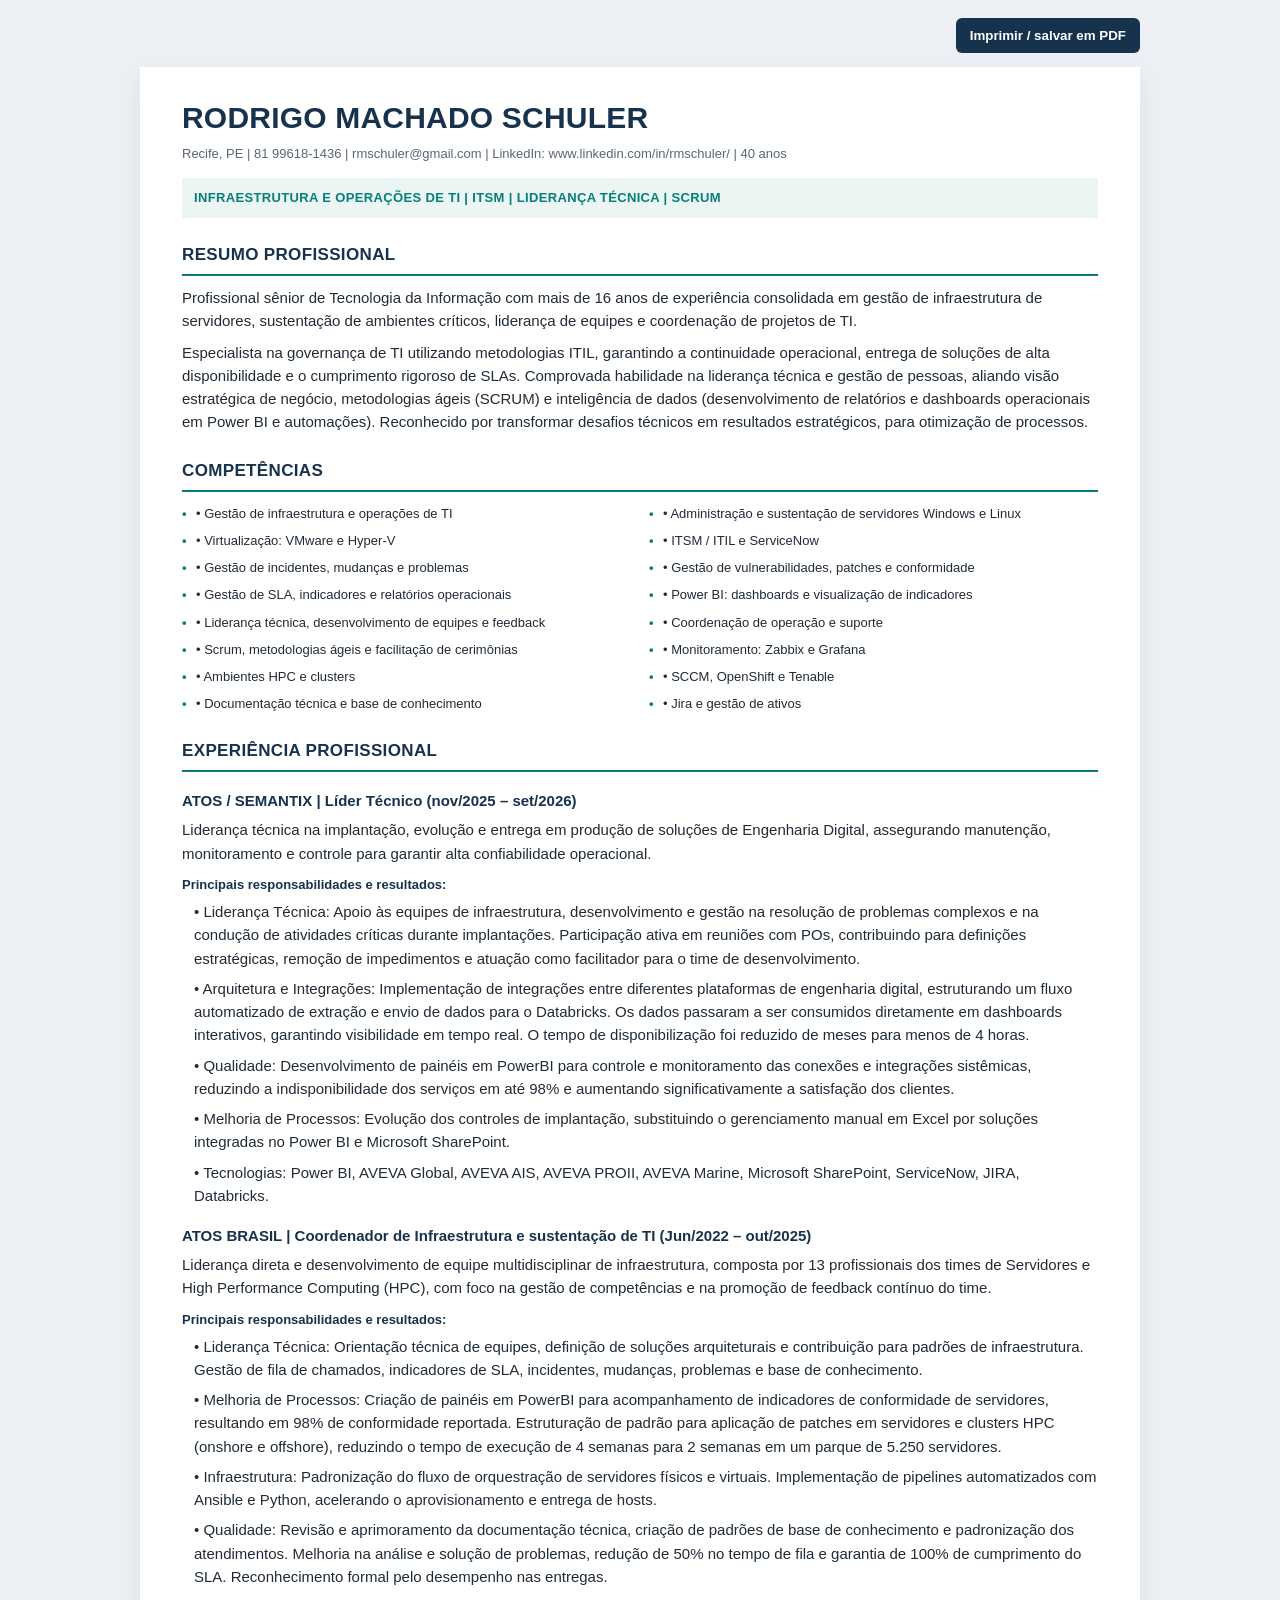
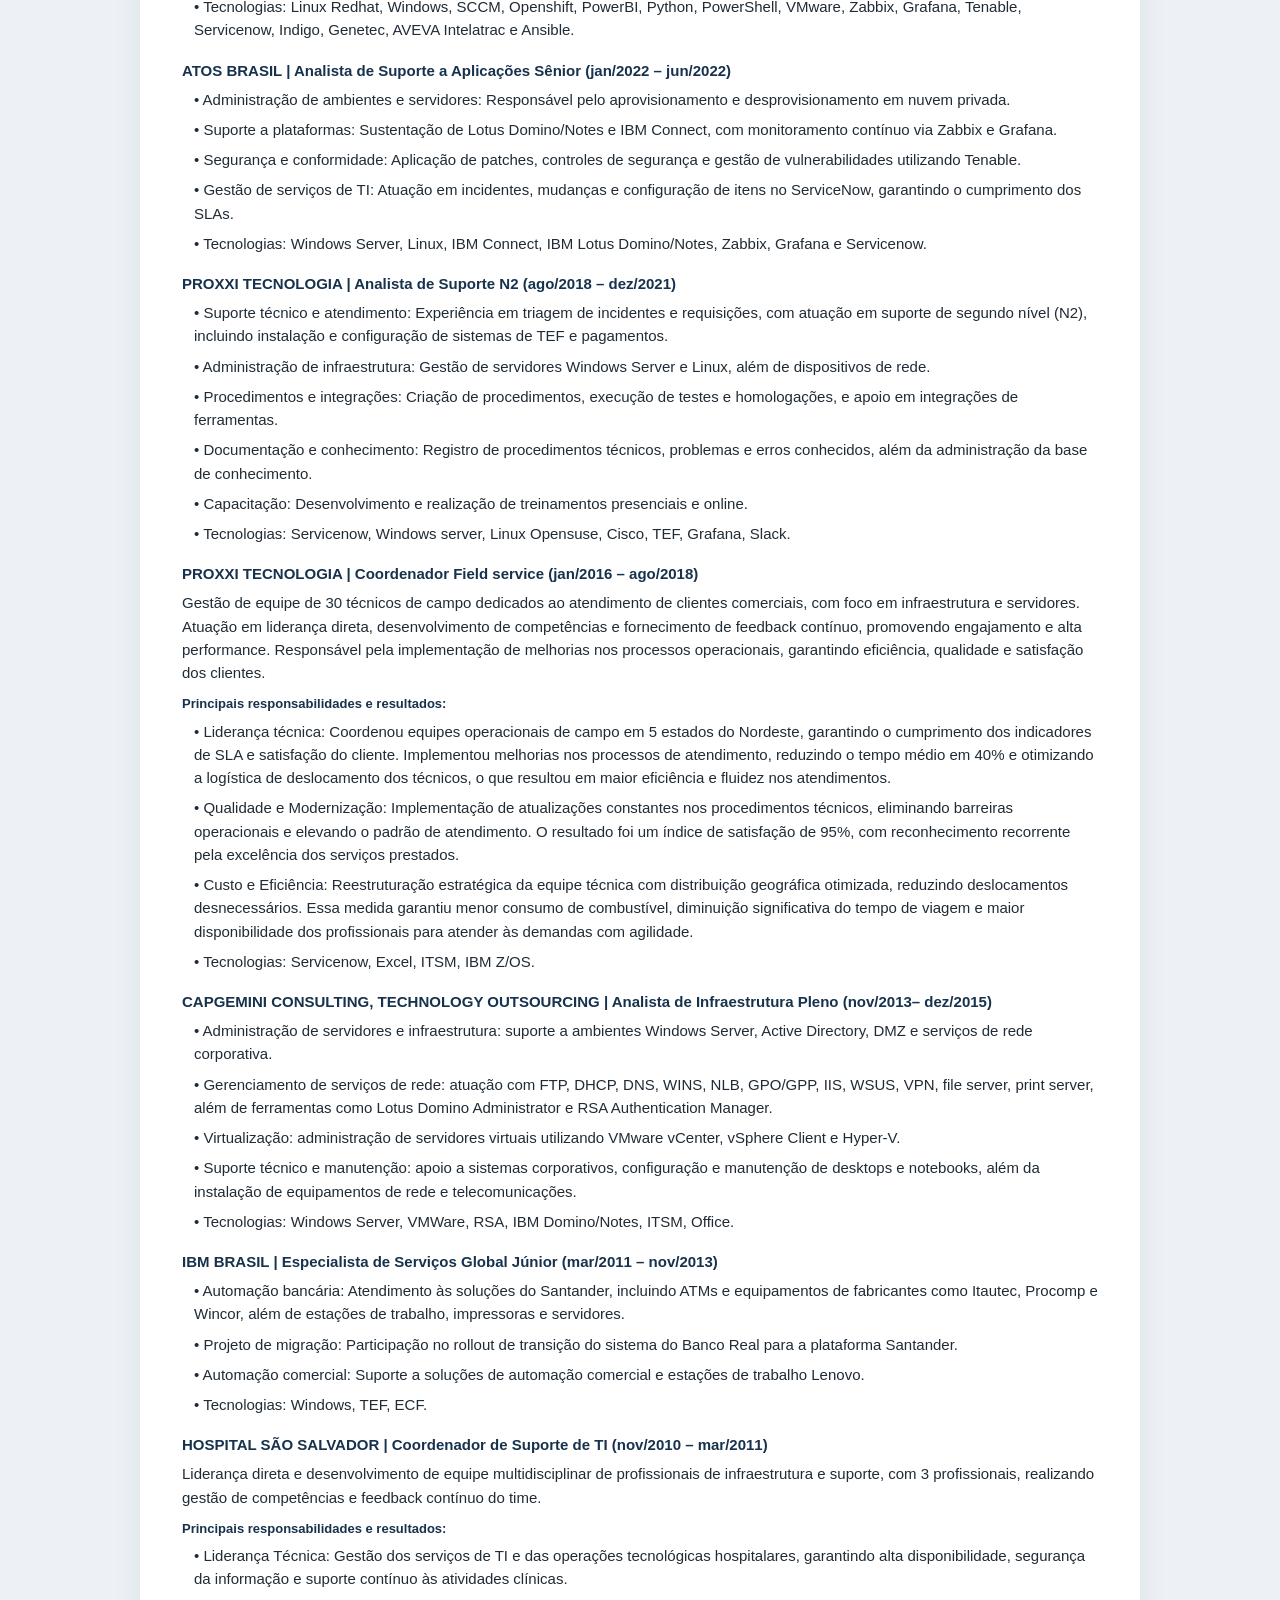
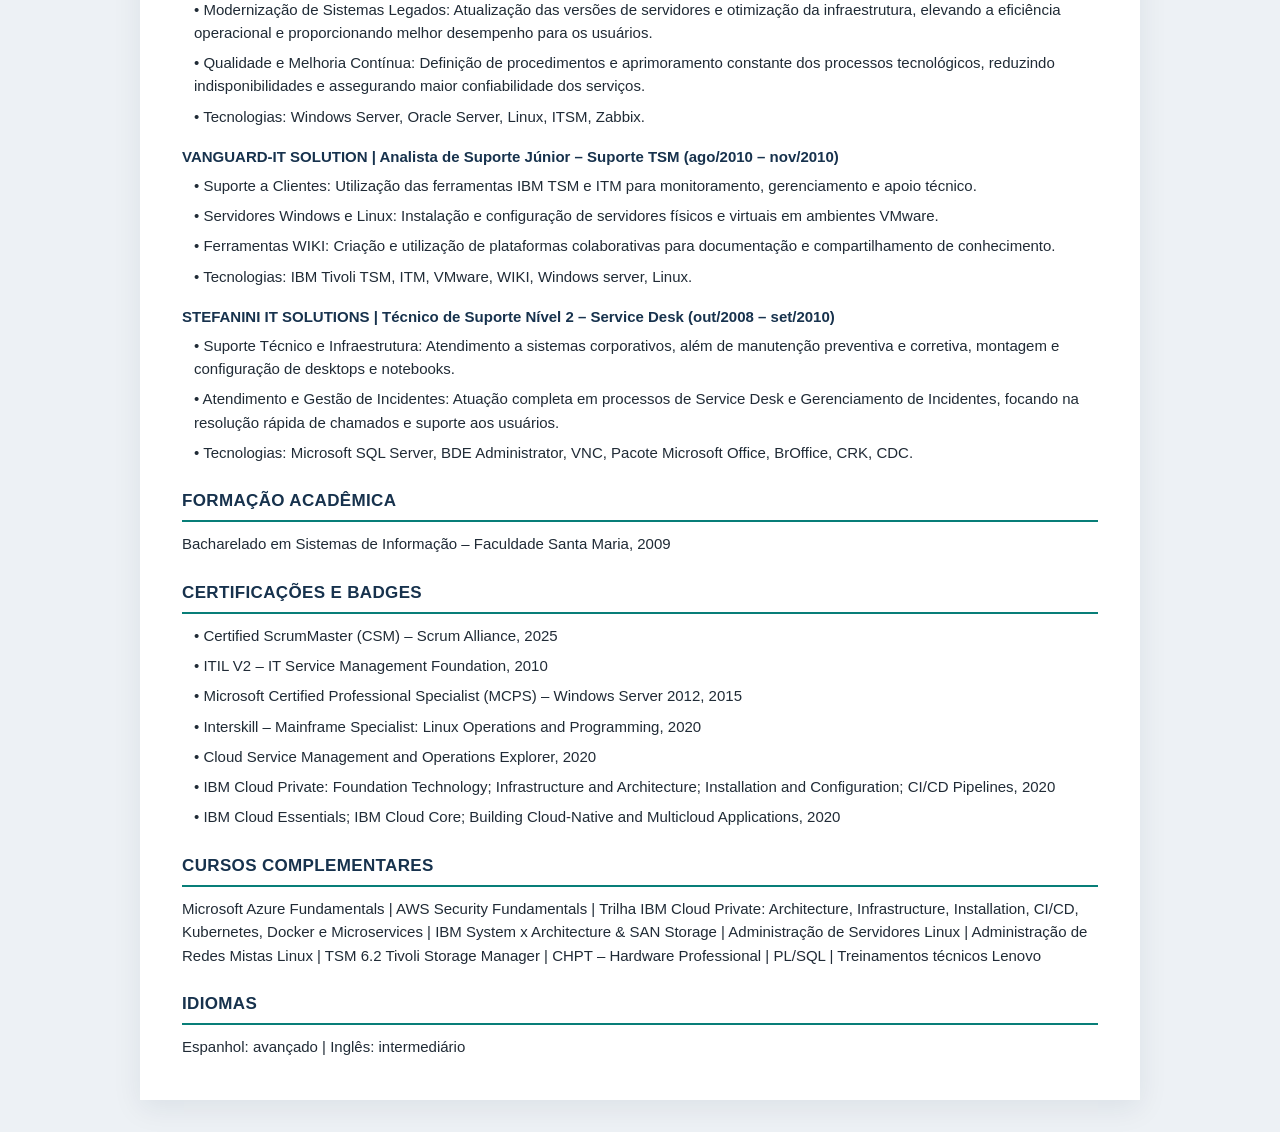
==== commit 1b96e3a2: "update" ====
--- a/curriculo.html
+++ b/curriculo.html
@@ -1,55 +1,159 @@
 <!doctype html>
-<html lang="pt-BR" data-lang="pt" data-theme="light">
+<html lang="pt-BR">
 <head>
-<meta charset="utf-8">
-<meta name="viewport" content="width=device-width, initial-scale=1">
-<title>Rodrigo Machado Schuler | Infraestrutura, ITSM e Liderança Técnica</title>
-<meta name="description" content="Profissional sênior de TI com mais de 16 anos em infraestrutura de servidores, ITSM/ITIL, Power BI e liderança técnica. Currículo e portfólio profissional.">
-<meta name="author" content="Rodrigo Machado Schuler">
-<meta name="theme-color" content="#0a6e6e">
-<meta property="og:type" content="website">
-<meta property="og:title" content="Rodrigo Machado Schuler | Infraestrutura, ITSM e Liderança Técnica">
-<meta property="og:description" content="Profissional sênior de TI com mais de 16 anos em infraestrutura de servidores, ITSM/ITIL, Power BI e liderança técnica. Currículo e portfólio profissional.">
-<link rel="icon" href="favicon.svg" type="image/svg+xml">
-<script>
-(function(){try{var d=document.documentElement,q=new URLSearchParams(location.search),
-l=q.get('lang')||localStorage.getItem('lang')||((navigator.language||'pt').slice(0,2)==='en'?'en':'pt'),
-t=q.get('theme')||localStorage.getItem('theme')||(matchMedia('(prefers-color-scheme: dark)').matches?'dark':'light');
-l=l==='en'?'en':'pt';d.dataset.lang=l;d.lang=l==='en'?'en':'pt-BR';d.dataset.theme=t==='dark'?'dark':'light';}catch(x){}})();
-</script>
-<link rel="stylesheet" href="styles.css">
-<link rel="stylesheet" href="curriculo.css">
-<script type="application/ld+json">{"@context": "https://schema.org", "@type": "Person", "name": "Rodrigo Machado Schuler", "jobTitle": "IT Infrastructure & Operations Leader", "sameAs": ["https://www.linkedin.com/in/rmschuler/"], "address": {"@type": "PostalAddress", "addressLocality": "Recife", "addressRegion": "PE", "addressCountry": "BR"}, "knowsAbout": ["ITIL", "ITSM", "ServiceNow", "Power BI", "VMware", "Scrum", "Linux", "Windows Server"]}</script>
+  <meta charset="utf-8">
+  <meta name="viewport" content="width=device-width, initial-scale=1">
+  <meta name="description" content="Currículo profissional de Rodrigo Machado Schuler.">
+  <title>Currículo — Rodrigo Machado Schuler</title>
+  <style>
+    :root { --navy:#17324d; --teal:#087e78; --ink:#202b36; --muted:#586675; --line:#dbe3ea; --paper:#fff; --bg:#edf1f5; }
+    * { box-sizing:border-box; }
+    body { margin:0; background:var(--bg); color:var(--ink); font:15px/1.55 Arial, Helvetica, sans-serif; }
+    .toolbar { max-width:1000px; margin:18px auto 0; display:flex; justify-content:flex-end; }
+    .toolbar a, .toolbar button { border:0; border-radius:6px; padding:10px 14px; background:var(--navy); color:#fff; font-weight:700; text-decoration:none; cursor:pointer; }
+    main { max-width:1000px; margin:14px auto 32px; padding:34px 42px; background:var(--paper); box-shadow:0 8px 28px #10243a14; }
+    h1 { margin:0 0 5px; color:var(--navy); font-size:30px; line-height:1.15; letter-spacing:.2px; }
+    .contact { margin:8px 0 14px; color:var(--muted); font-size:13px; overflow-wrap:anywhere; }
+    .headline { margin:0 0 22px; padding:10px 12px; background:#eaf5f4; color:var(--teal); font-size:13px; font-weight:700; letter-spacing:.35px; }
+    h2 { margin:24px 0 10px; padding-bottom:6px; border-bottom:2px solid var(--teal); color:var(--navy); font-size:17px; letter-spacing:.35px; }
+    h3.job-title { margin:18px 0 7px; color:var(--navy); font-size:15px; line-height:1.4; break-after:avoid; }
+    h4 { margin:10px 0 5px; color:var(--navy); font-size:13px; }
+    p { margin:5px 0 8px; }
+    .bullet { margin:5px 0 7px 10px; padding-left:2px; }
+    .skills-grid { display:grid; grid-template-columns:1fr 1fr; gap:7px 18px; margin:12px 0 18px; }
+    .skill { position:relative; padding-left:14px; font-size:13px; }
+    .skill:before { content:"•"; position:absolute; left:0; color:var(--teal); font-weight:bold; }
+    @media (max-width:700px) {
+      .toolbar { margin:12px; }
+      main { margin:0 0 20px; padding:24px 18px; }
+      h1 { font-size:25px; }
+      .skills-grid { grid-template-columns:1fr; }
+    }
+    @media print {
+      @page { size:A4; margin:14mm 13mm; }
+      body { background:#fff; font-size:9.5pt; line-height:1.38; }
+      .toolbar { display:none; }
+      main { max-width:none; margin:0; padding:0; box-shadow:none; }
+      h1 { font-size:21pt; }
+      h2 { font-size:12pt; margin-top:14pt; }
+      h3.job-title { font-size:10.5pt; margin-top:11pt; }
+      h4 { font-size:9.5pt; }
+      p { margin:3pt 0 5pt; }
+      .headline { margin-bottom:12pt; }
+      .skills-grid { gap:4pt 12pt; }
+      .skill { font-size:9pt; }
+      .job-title, h2, h4 { break-after:avoid; }
+    }
+  </style>
 </head>
-<body data-title-pt="Rodrigo Machado Schuler | Infraestrutura, ITSM e Liderança Técnica" data-title-en="Rodrigo Machado Schuler | Infrastructure, ITSM &amp; Technical Leadership">
-<a class="skip" href="#main"><span lang="pt">Ir para o conteúdo</span><span lang="en">Skip to content</span></a>
-<header class="site-header no-print">
-  <div class="wrap bar">
-    <a class="brand" href="index.html"><span class="mono">RS</span><span class="brand-name"><span lang="pt">← Início</span><span lang="en">← Home</span></span></a>
-    <div class="actions">
-      <a lang="pt" class="btn btn-ghost btn-sm" href="curriculo-rodrigo-schuler-pt.pdf" download>Baixar PDF</a><a lang="en" class="btn btn-ghost btn-sm" href="curriculo-rodrigo-schuler-en.pdf" download>Download PDF</a>
-      <button type="button" class="btn btn-ghost btn-sm js-print"><span lang="pt">Imprimir</span><span lang="en">Print</span></button>
-    </div>
-    <div class="toggles no-print">
-  <button type="button" id="lang-toggle" class="icon-btn" aria-label="Alternar idioma / Switch language"><span lang="pt">EN</span><span lang="en">PT</span></button>
-  <button type="button" id="theme-toggle" class="icon-btn" aria-label="Alternar tema claro/escuro / Toggle light/dark theme"><svg width="16" height="16" viewBox="0 0 16 16" aria-hidden="true"><circle cx="8" cy="8" r="6.5" fill="none" stroke="currentColor" stroke-width="1.5"/><path d="M8 1.5a6.5 6.5 0 0 1 0 13z" fill="currentColor"/></svg></button>
+<body>
+  <div class="toolbar">
+    <button onclick="window.print()" type="button">Imprimir / salvar em PDF</button>
+  </div>
+  <main>
+<h1>RODRIGO MACHADO SCHULER</h1>
+<p class="contact">Recife, PE | 81 99618-1436 | rmschuler@gmail.com | LinkedIn: www.linkedin.com/in/rmschuler/ | 40 anos</p>
+<p class="headline">INFRAESTRUTURA E OPERAÇÕES DE TI | ITSM | LIDERANÇA TÉCNICA | SCRUM</p>
+<h2>RESUMO PROFISSIONAL</h2>
+<p>Profissional sênior de Tecnologia da Informação com mais de 16 anos de experiência consolidada em gestão de infraestrutura de servidores, sustentação de ambientes críticos, liderança de equipes e coordenação de projetos de TI.</p>
+<p>Especialista na governança de TI utilizando metodologias ITIL, garantindo a continuidade operacional, entrega de soluções de alta disponibilidade e o cumprimento rigoroso de SLAs. Comprovada habilidade na liderança técnica e gestão de pessoas, aliando visão estratégica de negócio, metodologias ágeis (SCRUM) e inteligência de dados (desenvolvimento de relatórios e dashboards operacionais em Power BI e automações). Reconhecido por transformar desafios técnicos em resultados estratégicos, para otimização de processos.</p>
+<h2>COMPETÊNCIAS</h2>
+<div class="skills-grid">
+<div class="skill">•  Gestão de infraestrutura e operações de TI</div>
+<div class="skill">•  Administração e sustentação de servidores Windows e Linux</div>
+<div class="skill">•  Virtualização: VMware e Hyper-V</div>
+<div class="skill">•  ITSM / ITIL e ServiceNow</div>
+<div class="skill">•  Gestão de incidentes, mudanças e problemas</div>
+<div class="skill">•  Gestão de vulnerabilidades, patches e conformidade</div>
+<div class="skill">•  Gestão de SLA, indicadores e relatórios operacionais</div>
+<div class="skill">•  Power BI: dashboards e visualização de indicadores</div>
+<div class="skill">•  Liderança técnica, desenvolvimento de equipes e feedback</div>
+<div class="skill">•  Coordenação de operação e suporte</div>
+<div class="skill">•  Scrum, metodologias ágeis e facilitação de cerimônias</div>
+<div class="skill">•  Monitoramento: Zabbix e Grafana</div>
+<div class="skill">•  Ambientes HPC e clusters</div>
+<div class="skill">•  SCCM, OpenShift e Tenable</div>
+<div class="skill">•  Documentação técnica e base de conhecimento</div>
+<div class="skill">•  Jira e gestão de ativos</div>
 </div>
-  </div>
-</header>
-<main id="main" class="cv">
-<div class="wrap narrow">
-  <header class="cv-head">
-    <h1>Rodrigo Machado Schuler</h1>
-    <p class="headline"><span lang="pt">Coordenação de Infraestrutura e Sustentação de TI | ITSM | Liderança Técnica | Scrum | ITIL</span><span lang="en">IT Infrastructure &amp; Support Coordination | ITSM | Technical Leadership | Scrum | ITIL</span></p>
-    <p class="contact-line"><a href="tel:+5581996181436">81 99618-1436</a> (<a href="https://wa.me/5581996181436" rel="noopener" target="_blank">WhatsApp</a>) <span aria-hidden="true">·</span> <a href="mailto:rmschuler@gmail.com">rmschuler@gmail.com</a> <span aria-hidden="true">·</span> <a href="https://www.linkedin.com/in/rmschuler/" rel="me noopener" target="_blank">linkedin.com/in/rmschuler</a> <span aria-hidden="true">·</span> <span lang="pt">Recife, PE – Brasil</span><span lang="en">Recife, PE – Brazil</span></p>
-  </header>
-<section class="cv-sec"><h2><span lang="pt">Resumo profissional</span><span lang="en">Professional summary</span></h2><p lang="pt">Profissional sênior de Tecnologia da Informação com mais de 16 anos de experiência consolidada em gestão de infraestrutura de servidores, sustentação de ambientes críticos, liderança de equipes e coordenação de projetos de TI.</p><p lang="en">Senior Information Technology professional with over 16 years of solid experience in server infrastructure management, support of critical environments, team leadership and IT project coordination.</p><p lang="pt">Especialista na governança de TI utilizando metodologias ITIL, garantindo a continuidade operacional, entrega de soluções de alta disponibilidade e o cumprimento rigoroso de SLAs. Comprovada habilidade na liderança técnica e gestão de pessoas, aliando visão estratégica de negócio, metodologias ágeis (Scrum) e inteligência de dados (desenvolvimento de relatórios e dashboards operacionais em Power BI e automações). Reconhecido por transformar desafios técnicos em resultados estratégicos, para otimização de processos.</p><p lang="en">Specialist in IT governance using ITIL methodologies, ensuring operational continuity, high-availability solutions and strict SLA compliance. Proven technical leadership and people management skills, combining business strategy vision, agile methodologies (Scrum) and data intelligence (operational reports and dashboards in Power BI, plus automation). Known for turning technical challenges into strategic results and optimized processes.</p></section><section class="cv-sec" id="competencias"><h2><span lang="pt">Competências</span><span lang="en">Skills</span></h2><div class="skill-grid"><div class="skill-group"><h3><span lang="pt">Infraestrutura &amp; Operações</span><span lang="en">Infrastructure &amp; Operations</span></h3><ul><li><span lang="pt">Gestão de infraestrutura e operações de TI</span><span lang="en">IT infrastructure and operations management</span></li><li><span lang="pt">Administração e sustentação de servidores Windows e Linux</span><span lang="en">Windows and Linux server administration and support</span></li><li><span lang="pt">Virtualização: VMware e Hyper-V</span><span lang="en">Virtualization: VMware and Hyper-V</span></li><li><span lang="pt">Ambientes HPC e clusters</span><span lang="en">HPC environments and clusters</span></li><li><span lang="pt">SCCM, OpenShift e Tenable</span><span lang="en">SCCM, OpenShift and Tenable</span></li></ul></div><div class="skill-group"><h3><span lang="pt">ITSM &amp; Governança</span><span lang="en">ITSM &amp; Governance</span></h3><ul><li><span lang="pt">ITSM / ITIL e ServiceNow</span><span lang="en">ITSM / ITIL and ServiceNow</span></li><li><span lang="pt">Gestão de incidentes, mudanças e problemas</span><span lang="en">Incident, change and problem management</span></li><li><span lang="pt">Gestão de SLA, indicadores e relatórios operacionais</span><span lang="en">SLA, KPI and operational reporting management</span></li><li><span lang="pt">Gestão de vulnerabilidades, patches e conformidade</span><span lang="en">Vulnerability, patch and compliance management</span></li><li><span lang="pt">Documentação técnica e base de conhecimento</span><span lang="en">Technical documentation and knowledge base</span></li><li><span lang="pt">Jira e gestão de ativos</span><span lang="en">Jira and asset management</span></li></ul></div><div class="skill-group"><h3><span lang="pt">Dados &amp; Monitoramento</span><span lang="en">Data &amp; Monitoring</span></h3><ul><li><span lang="pt">Power BI: dashboards e visualização de indicadores</span><span lang="en">Power BI: dashboards and KPI visualization</span></li><li><span lang="pt">Monitoramento: Zabbix e Grafana</span><span lang="en">Monitoring: Zabbix and Grafana</span></li></ul></div><div class="skill-group"><h3><span lang="pt">Liderança &amp; Agilidade</span><span lang="en">Leadership &amp; Agility</span></h3><ul><li><span lang="pt">Liderança técnica, desenvolvimento de equipes e feedback</span><span lang="en">Technical leadership, team development and feedback</span></li><li><span lang="pt">Coordenação de operação e suporte</span><span lang="en">Operations and support coordination</span></li><li><span lang="pt">Scrum, metodologias ágeis e facilitação de cerimônias</span><span lang="en">Scrum, agile methodologies and ceremony facilitation</span></li></ul></div></div></section><section class="cv-sec" id="experiencia"><h2><span lang="pt">Experiência profissional</span><span lang="en">Professional experience</span></h2><article lang="pt" class="job"><header><h3>Atos / Semantix <span class="role">· Líder Técnico</span></h3><time datetime="2025-11">nov/2025 – set/2026</time></header><p class="job-intro">Liderança técnica na implantação, evolução e entrega em produção de soluções de Engenharia Digital, assegurando manutenção, monitoramento e controle para garantir alta confiabilidade operacional.</p><p class="job-sub">Principais responsabilidades e resultados</p><ul><li><strong>Liderança Técnica:</strong> Apoio às equipes de infraestrutura, desenvolvimento e gestão na resolução de problemas complexos e na condução de atividades críticas durante implantações. Participação ativa em reuniões com POs, contribuindo para definições estratégicas, remoção de impedimentos e atuação como facilitador para o time de desenvolvimento.</li><li><strong>Arquitetura e Integrações:</strong> Implementação de integrações entre diferentes plataformas de engenharia digital, estruturando um fluxo automatizado de extração e envio de dados para o Databricks. Os dados passaram a ser consumidos diretamente em dashboards interativos, garantindo visibilidade em tempo real. O tempo de disponibilização foi reduzido de meses para menos de 4 horas.</li><li><strong>Qualidade:</strong> Desenvolvimento de painéis em Power BI para controle e monitoramento das conexões e integrações sistêmicas, reduzindo a indisponibilidade dos serviços em até 98% e aumentando significativamente a satisfação dos clientes.</li><li><strong>Melhoria de Processos:</strong> Evolução dos controles de implantação, substituindo o gerenciamento manual em Excel por soluções integradas no Power BI e Microsoft SharePoint.</li></ul><p class="tech"><strong>Tecnologias:</strong> Power BI, AVEVA Global, AVEVA AIS, AVEVA PROII, AVEVA Marine, Microsoft SharePoint, ServiceNow, Jira, Databricks</p></article><article lang="en" class="job"><header><h3>Atos / Semantix <span class="role">· Technical Lead</span></h3><time datetime="2025-11">Nov 2025 – Sep 2026</time></header><p class="job-intro">Technical leadership in the deployment, evolution and production delivery of Digital Engineering solutions, ensuring maintenance, monitoring and control for high operational reliability.</p><p class="job-sub">Key responsibilities and results</p><ul><li><strong>Technical Leadership:</strong> Supported infrastructure, development and management teams in solving complex problems and driving critical activities during deployments. Active participation in meetings with POs, contributing to strategic decisions, removing impediments and acting as a facilitator for the development team.</li><li><strong>Architecture &amp; Integrations:</strong> Implemented integrations between different digital engineering platforms, building an automated flow to extract and send data to Databricks. The data is consumed directly in interactive dashboards, providing real-time visibility. Delivery time dropped from months to under 4 hours.</li><li><strong>Quality:</strong> Built Power BI dashboards to control and monitor system connections and integrations, reducing service downtime by up to 98% and significantly increasing customer satisfaction.</li><li><strong>Process Improvement:</strong> Evolved deployment controls, replacing manual Excel management with integrated solutions in Power BI and Microsoft SharePoint.</li></ul><p class="tech"><strong>Technologies:</strong> Power BI, AVEVA Global, AVEVA AIS, AVEVA PROII, AVEVA Marine, Microsoft SharePoint, ServiceNow, Jira, Databricks</p></article><article lang="pt" class="job"><header><h3>Atos Brasil <span class="role">· Coordenador de Infraestrutura e Sustentação de TI</span></h3><time datetime="2022-06">jun/2022 – out/2025</time></header><p class="job-intro">Atuação na liderança direta de equipe multidisciplinar de Infraestrutura, composta por 13 profissionais das áreas de Servidores e High Performance Computing (HPC), conduzindo o desenvolvimento de competências, gestão de desempenho e fortalecimento da cultura de feedback contínuo, resultando em aumento do engajamento da equipe e melhoria dos indicadores de produtividade e qualidade operacional.</p><p class="job-sub">Principais responsabilidades e resultados</p><ul><li><strong>Liderança Técnica:</strong> Orientação técnica de equipes, definição de soluções arquiteturais e contribuição para padrões de infraestrutura. Gestão de fila de chamados, indicadores de SLA, incidentes, mudanças, problemas e base de conhecimento.</li><li><strong>Melhoria de Processos:</strong> Criação de painéis em Power BI para acompanhamento de indicadores de conformidade de servidores, resultando em 98% de conformidade reportada. Estruturação de padrão para aplicação de patches em servidores e clusters HPC (onshore e offshore), reduzindo o tempo de execução de 4 semanas para 2 semanas em um parque de 5.250 servidores.</li><li><strong>Infraestrutura:</strong> Padronização do fluxo de orquestração de servidores físicos e virtuais. Implementação de pipelines automatizados com Ansible e Python, acelerando o aprovisionamento e entrega de hosts.</li><li><strong>Qualidade:</strong> Revisão e aprimoramento da documentação técnica, criação de padrões de base de conhecimento e padronização dos atendimentos. Melhoria na análise e solução de problemas, redução de 50% no tempo de fila e garantia de 100% de cumprimento do SLA. Reconhecimento formal pelo desempenho nas entregas.</li></ul><p class="tech"><strong>Tecnologias:</strong> Linux Red Hat, Windows, SCCM, OpenShift, Power BI, Python, PowerShell, VMware, Zabbix, Grafana, Tenable, ServiceNow, Indigo, Genetec, AVEVA Intelatrac, Ansible</p></article><article lang="en" class="job"><header><h3>Atos Brasil <span class="role">· IT Infrastructure and Support Coordinator</span></h3><time datetime="2022-06">Jun 2022 – Oct 2025</time></header><p class="job-intro">Direct leadership of a multidisciplinary Infrastructure team of 13 professionals from the Servers and High Performance Computing (HPC) areas, driving skills development, performance management and a culture of continuous feedback, resulting in higher team engagement and improved productivity and operational quality indicators.</p><p class="job-sub">Key responsibilities and results</p><ul><li><strong>Technical Leadership:</strong> Technical guidance for teams, definition of architectural solutions and contribution to infrastructure standards. Management of the ticket queue, SLA indicators, incidents, changes, problems and knowledge base.</li><li><strong>Process Improvement:</strong> Built Power BI dashboards to track server compliance indicators, resulting in 98% reported compliance. Defined a standard for patching servers and HPC clusters (onshore and offshore), cutting execution time from 4 weeks to 2 weeks across a fleet of 5,250 servers.</li><li><strong>Infrastructure:</strong> Standardized the orchestration flow for physical and virtual servers. Implemented automated pipelines with Ansible and Python, speeding up host provisioning and delivery.</li><li><strong>Quality:</strong> Reviewed and improved technical documentation, created knowledge-base standards and standardized support handling. Better problem analysis and resolution, 50% reduction in queue time and 100% SLA compliance. Formally recognized for delivery performance.</li></ul><p class="tech"><strong>Technologies:</strong> Linux Red Hat, Windows, SCCM, OpenShift, Power BI, Python, PowerShell, VMware, Zabbix, Grafana, Tenable, ServiceNow, Indigo, Genetec, AVEVA Intelatrac, Ansible</p></article><article lang="pt" class="job"><header><h3>Atos Brasil <span class="role">· Analista de Suporte a Aplicações Sênior</span></h3><time datetime="2022-01">jan/2022 – jun/2022</time></header><ul><li><strong>Administração de ambientes e servidores:</strong> Responsável pelo aprovisionamento e desprovisionamento em nuvem privada.</li><li><strong>Suporte a plataformas:</strong> Sustentação de Lotus Domino/Notes e IBM Connect, com monitoramento contínuo via Zabbix e Grafana.</li><li><strong>Segurança e conformidade:</strong> Aplicação de patches, controles de segurança e gestão de vulnerabilidades utilizando Tenable.</li><li><strong>Gestão de serviços de TI:</strong> Atuação em incidentes, mudanças e configuração de itens no ServiceNow, garantindo o cumprimento dos SLAs.</li></ul><p class="tech"><strong>Tecnologias:</strong> Windows Server, Linux, IBM Connect, IBM Lotus Domino/Notes, Zabbix, Grafana, ServiceNow</p></article><article lang="en" class="job"><header><h3>Atos Brasil <span class="role">· Senior Application Support Analyst</span></h3><time datetime="2022-01">Jan 2022 – Jun 2022</time></header><ul><li><strong>Environment and server administration:</strong> Responsible for provisioning and deprovisioning in a private cloud.</li><li><strong>Platform support:</strong> Support for Lotus Domino/Notes and IBM Connect, with continuous monitoring via Zabbix and Grafana.</li><li><strong>Security and compliance:</strong> Patching, security controls and vulnerability management using Tenable.</li><li><strong>IT service management:</strong> Handled incidents, changes and configuration items in ServiceNow, ensuring SLA compliance.</li></ul><p class="tech"><strong>Technologies:</strong> Windows Server, Linux, IBM Connect, IBM Lotus Domino/Notes, Zabbix, Grafana, ServiceNow</p></article><article lang="pt" class="job"><header><h3>Proxxi Tecnologia <span class="role">· Analista de Suporte N2</span></h3><time datetime="2018-08">ago/2018 – dez/2021</time></header><ul><li><strong>Suporte técnico e atendimento:</strong> Triagem de incidentes e requisições, com atuação em suporte de segundo nível (N2), incluindo instalação e configuração de sistemas de TEF e pagamentos.</li><li><strong>Administração de infraestrutura:</strong> Gestão de servidores Windows Server e Linux, além de dispositivos de rede.</li><li><strong>Procedimentos e integrações:</strong> Criação de procedimentos, execução de testes e homologações, e apoio em integrações de ferramentas.</li><li><strong>Documentação e conhecimento:</strong> Registro de procedimentos técnicos, problemas e erros conhecidos, além da administração da base de conhecimento.</li><li><strong>Capacitação:</strong> Desenvolvimento e realização de treinamentos presenciais e online.</li></ul><p class="tech"><strong>Tecnologias:</strong> ServiceNow, Windows Server, Linux openSUSE, Cisco, TEF, Grafana, Slack</p></article><article lang="en" class="job"><header><h3>Proxxi Tecnologia <span class="role">· L2 Support Analyst</span></h3><time datetime="2018-08">Aug 2018 – Dec 2021</time></header><ul><li><strong>Technical support:</strong> Incident and request triage, working in second-level (L2) support, including installation and configuration of TEF and payment systems.</li><li><strong>Infrastructure administration:</strong> Management of Windows Server and Linux servers, as well as network devices.</li><li><strong>Procedures and integrations:</strong> Creation of procedures, testing and acceptance, and support for tool integrations.</li><li><strong>Documentation and knowledge:</strong> Recording of technical procedures, problems and known errors, plus knowledge-base administration.</li><li><strong>Training:</strong> Development and delivery of in-person and online training.</li></ul><p class="tech"><strong>Technologies:</strong> ServiceNow, Windows Server, Linux openSUSE, Cisco, TEF, Grafana, Slack</p></article><article lang="pt" class="job"><header><h3>Proxxi Tecnologia <span class="role">· Coordenador Field Service</span></h3><time datetime="2016-01">jan/2016 – ago/2018</time></header><p class="job-intro">Gestão de equipe de 30 técnicos de campo dedicados ao atendimento de clientes comerciais, com foco em infraestrutura e servidores. Atuação em liderança direta, desenvolvimento de competências e fornecimento de feedback contínuo, promovendo engajamento e alta performance. Responsável pela implementação de melhorias nos processos operacionais, garantindo eficiência, qualidade e satisfação dos clientes.</p><p class="job-sub">Principais responsabilidades e resultados</p><ul><li><strong>Liderança Técnica:</strong> Coordenou equipes operacionais de campo em 5 estados do Nordeste, garantindo o cumprimento dos indicadores de SLA e satisfação do cliente. Implementou melhorias nos processos de atendimento, reduzindo o tempo médio em 40% e otimizando a logística de deslocamento dos técnicos, o que resultou em maior eficiência e fluidez nos atendimentos.</li><li><strong>Qualidade e Modernização:</strong> Implementação de atualizações constantes nos procedimentos técnicos, eliminando barreiras operacionais e elevando o padrão de atendimento. O resultado foi um índice de satisfação de 95%, com reconhecimento recorrente pela excelência dos serviços prestados.</li><li><strong>Custo e Eficiência:</strong> Reestruturação estratégica da equipe técnica com distribuição geográfica otimizada, reduzindo deslocamentos desnecessários. Essa medida garantiu menor consumo de combustível, diminuição significativa do tempo de viagem e maior disponibilidade dos profissionais para atender às demandas com agilidade.</li></ul><p class="tech"><strong>Tecnologias:</strong> ServiceNow, Excel, ITSM, IBM z/OS</p></article><article lang="en" class="job"><header><h3>Proxxi Tecnologia <span class="role">· Field Service Coordinator</span></h3><time datetime="2016-01">Jan 2016 – Aug 2018</time></header><p class="job-intro">Managed a team of 30 field technicians serving commercial customers, focused on infrastructure and servers. Direct leadership, skills development and continuous feedback, promoting engagement and high performance. Responsible for implementing operational process improvements, ensuring efficiency, quality and customer satisfaction.</p><p class="job-sub">Key responsibilities and results</p><ul><li><strong>Technical Leadership:</strong> Coordinated field operations teams in 5 states of Brazil&#x27;s Northeast, meeting SLA and customer satisfaction targets. Improved service processes, reducing average handling time by 40% and optimizing technician travel logistics, resulting in greater efficiency and smoother service.</li><li><strong>Quality and Modernization:</strong> Continuously updated technical procedures, removing operational barriers and raising the service standard. The result was a 95% satisfaction rate, with recurring recognition for service excellence.</li><li><strong>Cost and Efficiency:</strong> Strategic restructuring of the technical team with optimized geographic distribution, reducing unnecessary travel. This lowered fuel consumption, significantly cut travel time and increased technician availability to respond quickly.</li></ul><p class="tech"><strong>Technologies:</strong> ServiceNow, Excel, ITSM, IBM z/OS</p></article><article lang="pt" class="job"><header><h3>Capgemini Consulting, Technology Outsourcing <span class="role">· Analista de Infraestrutura Pleno</span></h3><time datetime="2013-11">nov/2013 – dez/2015</time></header><ul><li><strong>Administração de servidores e infraestrutura:</strong> Suporte a ambientes Windows Server, Active Directory, DMZ e serviços de rede corporativa.</li><li><strong>Gerenciamento de serviços de rede:</strong> Atuação com FTP, DHCP, DNS, WINS, NLB, GPO/GPP, IIS, WSUS, VPN, file server, print server, além de ferramentas como Lotus Domino Administrator e RSA Authentication Manager.</li><li><strong>Virtualização:</strong> Administração de servidores virtuais utilizando VMware vCenter, vSphere Client e Hyper-V.</li><li><strong>Suporte técnico e manutenção:</strong> Apoio a sistemas corporativos, configuração e manutenção de desktops e notebooks, além da instalação de equipamentos de rede e telecomunicações.</li></ul><p class="tech"><strong>Tecnologias:</strong> Windows Server, VMware, RSA, IBM Domino/Notes, ITSM, Office</p></article><article lang="en" class="job"><header><h3>Capgemini Consulting, Technology Outsourcing <span class="role">· Mid-level Infrastructure Analyst</span></h3><time datetime="2013-11">Nov 2013 – Dec 2015</time></header><ul><li><strong>Server and infrastructure administration:</strong> Support for Windows Server, Active Directory, DMZ and corporate network services environments.</li><li><strong>Network services management:</strong> Worked with FTP, DHCP, DNS, WINS, NLB, GPO/GPP, IIS, WSUS, VPN, file and print servers, plus tools such as Lotus Domino Administrator and RSA Authentication Manager.</li><li><strong>Virtualization:</strong> Administration of virtual servers using VMware vCenter, vSphere Client and Hyper-V.</li><li><strong>Technical support and maintenance:</strong> Support for corporate systems, configuration and maintenance of desktops and laptops, and installation of network and telecom equipment.</li></ul><p class="tech"><strong>Technologies:</strong> Windows Server, VMware, RSA, IBM Domino/Notes, ITSM, Office</p></article><article lang="pt" class="job"><header><h3>IBM Brasil <span class="role">· Especialista de Serviços Global Júnior</span></h3><time datetime="2011-03">mar/2011 – nov/2013</time></header><ul><li><strong>Automação bancária:</strong> Atendimento às soluções do Santander, incluindo ATMs e equipamentos de fabricantes como Itautec, Procomp e Wincor, além de estações de trabalho, impressoras e servidores.</li><li><strong>Projeto de migração:</strong> Participação no rollout de transição do sistema do Banco Real para a plataforma Santander.</li><li><strong>Automação comercial:</strong> Suporte a soluções de automação comercial e estações de trabalho Lenovo.</li></ul><p class="tech"><strong>Tecnologias:</strong> Windows, TEF, ECF</p></article><article lang="en" class="job"><header><h3>IBM Brasil <span class="role">· Junior Global Services Specialist</span></h3><time datetime="2011-03">Mar 2011 – Nov 2013</time></header><ul><li><strong>Banking automation:</strong> Support for Santander solutions, including ATMs and equipment from manufacturers such as Itautec, Procomp and Wincor, as well as workstations, printers and servers.</li><li><strong>Migration project:</strong> Took part in the rollout migrating Banco Real&#x27;s system to the Santander platform.</li><li><strong>Retail automation:</strong> Support for retail automation solutions and Lenovo workstations.</li></ul><p class="tech"><strong>Technologies:</strong> Windows, TEF, ECF</p></article><article lang="pt" class="job"><header><h3>Hospital São Salvador <span class="role">· Coordenador de Suporte de TI</span></h3><time datetime="2010-11">nov/2010 – mar/2011</time></header><p class="job-intro">Liderança direta e desenvolvimento de equipe multidisciplinar de profissionais de infraestrutura e suporte, com 3 profissionais, realizando gestão de competências e feedback contínuo do time.</p><p class="job-sub">Principais responsabilidades e resultados</p><ul><li><strong>Liderança Técnica:</strong> Gestão dos serviços de TI e das operações tecnológicas hospitalares, garantindo alta disponibilidade, segurança da informação e suporte contínuo às atividades clínicas.</li><li><strong>Modernização de Sistemas Legados:</strong> Atualização das versões de servidores e otimização da infraestrutura, elevando a eficiência operacional e proporcionando melhor desempenho para os usuários.</li><li><strong>Qualidade e Melhoria Contínua:</strong> Definição de procedimentos e aprimoramento constante dos processos tecnológicos, reduzindo indisponibilidades e assegurando maior confiabilidade dos serviços.</li></ul><p class="tech"><strong>Tecnologias:</strong> Windows Server, Oracle Server, Linux, ITSM, Zabbix</p></article><article lang="en" class="job"><header><h3>Hospital São Salvador <span class="role">· IT Support Coordinator</span></h3><time datetime="2010-11">Nov 2010 – Mar 2011</time></header><p class="job-intro">Direct leadership and development of a multidisciplinary infrastructure and support team of 3 professionals, handling skills management and continuous feedback.</p><p class="job-sub">Key responsibilities and results</p><ul><li><strong>Technical Leadership:</strong> Management of IT services and hospital technology operations, ensuring high availability, information security and continuous support for clinical activities.</li><li><strong>Legacy Systems Modernization:</strong> Upgraded server versions and optimized infrastructure, raising operational efficiency and improving performance for users.</li><li><strong>Quality and Continuous Improvement:</strong> Defined procedures and continuously improved technology processes, reducing downtime and ensuring greater service reliability.</li></ul><p class="tech"><strong>Technologies:</strong> Windows Server, Oracle Server, Linux, ITSM, Zabbix</p></article><article lang="pt" class="job"><header><h3>Vanguard-IT Solution <span class="role">· Analista de Suporte Júnior – Suporte TSM</span></h3><time datetime="2010-08">ago/2010 – nov/2010</time></header><ul><li><strong>Suporte a Clientes:</strong> Utilização das ferramentas IBM TSM e ITM para monitoramento, gerenciamento e apoio técnico.</li><li><strong>Servidores Windows e Linux:</strong> Instalação e configuração de servidores físicos e virtuais em ambientes VMware.</li><li><strong>Ferramentas Wiki:</strong> Criação e utilização de plataformas colaborativas para documentação e compartilhamento de conhecimento.</li></ul><p class="tech"><strong>Tecnologias:</strong> IBM Tivoli TSM, ITM, VMware, Wiki, Windows Server, Linux</p></article><article lang="en" class="job"><header><h3>Vanguard-IT Solution <span class="role">· Junior Support Analyst – TSM Support</span></h3><time datetime="2010-08">Aug 2010 – Nov 2010</time></header><ul><li><strong>Customer support:</strong> Use of IBM TSM and ITM tools for monitoring, management and technical support.</li><li><strong>Windows and Linux servers:</strong> Installation and configuration of physical and virtual servers in VMware environments.</li><li><strong>Wiki tools:</strong> Creation and use of collaborative platforms for documentation and knowledge sharing.</li></ul><p class="tech"><strong>Technologies:</strong> IBM Tivoli TSM, ITM, VMware, Wiki, Windows Server, Linux</p></article><article lang="pt" class="job"><header><h3>Stefanini IT Solutions <span class="role">· Técnico de Suporte Nível 2 – Service Desk</span></h3><time datetime="2008-10">out/2008 – set/2010</time></header><ul><li><strong>Suporte Técnico e Infraestrutura:</strong> Atendimento a sistemas corporativos, além de manutenção preventiva e corretiva, montagem e configuração de desktops e notebooks.</li><li><strong>Atendimento e Gestão de Incidentes:</strong> Atuação completa em processos de Service Desk e Gerenciamento de Incidentes, focando na resolução rápida de chamados e suporte aos usuários.</li></ul><p class="tech"><strong>Tecnologias:</strong> Microsoft SQL Server, BDE Administrator, VNC, Microsoft Office, BrOffice, CRK, CDC</p></article><article lang="en" class="job"><header><h3>Stefanini IT Solutions <span class="role">· Level 2 Support Technician – Service Desk</span></h3><time datetime="2008-10">Oct 2008 – Sep 2010</time></header><ul><li><strong>Technical Support and Infrastructure:</strong> Support for corporate systems, plus preventive and corrective maintenance, assembly and configuration of desktops and laptops.</li><li><strong>Service and Incident Management:</strong> End-to-end work in Service Desk and Incident Management processes, focused on fast ticket resolution and user support.</li></ul><p class="tech"><strong>Technologies:</strong> Microsoft SQL Server, BDE Administrator, VNC, Microsoft Office, BrOffice, CRK, CDC</p></article></section><section class="cv-sec"><h2><span lang="pt">Formação acadêmica</span><span lang="en">Education</span></h2><ul class="plain"><li><span lang="pt">Bacharelado em Sistemas de Informação – Faculdade Santa Maria, 2009</span><span lang="en">Bachelor&#x27;s degree in Information Systems – Faculdade Santa Maria, 2009</span></li></ul></section><section class="cv-sec" id="certificacoes"><h2><span lang="pt">Certificações e badges</span><span lang="en">Certifications &amp; badges</span></h2><ul class="plain"><li><span lang="pt">Certified ScrumMaster (CSM) – Scrum Alliance, 2025</span><span lang="en">Certified ScrumMaster (CSM) – Scrum Alliance, 2025</span></li><li><span lang="pt">L2M – License to Manager – Atos Brasil, 2024</span><span lang="en">L2M – License to Manager – Atos Brasil, 2024</span></li><li><span lang="pt">ITIL V2 – IT Service Management Foundation, 2010</span><span lang="en">ITIL V2 – IT Service Management Foundation, 2010</span></li><li><span lang="pt">Microsoft Certified Professional Specialist (MCPS) – Windows Server 2012, 2015</span><span lang="en">Microsoft Certified Professional Specialist (MCPS) – Windows Server 2012, 2015</span></li><li><span lang="pt">Interskill – Mainframe Specialist: Linux Operations and Programming, 2020</span><span lang="en">Interskill – Mainframe Specialist: Linux Operations and Programming, 2020</span></li><li><span lang="pt">Cloud Service Management and Operations Explorer, 2020</span><span lang="en">Cloud Service Management and Operations Explorer, 2020</span></li><li><span lang="pt">IBM Cloud Private: Foundation Technology; Infrastructure and Architecture; Installation and Configuration; CI/CD Pipelines, 2020</span><span lang="en">IBM Cloud Private: Foundation Technology; Infrastructure and Architecture; Installation and Configuration; CI/CD Pipelines, 2020</span></li><li><span lang="pt">IBM Cloud Essentials; IBM Cloud Core; Building Cloud-Native and Multicloud Applications, 2020</span><span lang="en">IBM Cloud Essentials; IBM Cloud Core; Building Cloud-Native and Multicloud Applications, 2020</span></li></ul></section><section class="cv-sec"><h2><span lang="pt">Cursos complementares</span><span lang="en">Additional courses</span></h2><ul class="inline-list"><li><span lang="pt">Microsoft Azure Fundamentals</span><span lang="en">Microsoft Azure Fundamentals</span></li><li><span lang="pt">AWS Security Fundamentals</span><span lang="en">AWS Security Fundamentals</span></li><li><span lang="pt">Trilha IBM Cloud Private: Architecture, Infrastructure, Installation, CI/CD, Kubernetes, Docker e Microservices</span><span lang="en">IBM Cloud Private track: Architecture, Infrastructure, Installation, CI/CD, Kubernetes, Docker and Microservices</span></li><li><span lang="pt">IBM System x Architecture &amp; SAN Storage</span><span lang="en">IBM System x Architecture &amp; SAN Storage</span></li><li><span lang="pt">Administração de Servidores Linux</span><span lang="en">Linux Server Administration</span></li><li><span lang="pt">Administração de Redes Mistas Linux</span><span lang="en">Mixed Linux Networks Administration</span></li><li><span lang="pt">TSM 6.2 Tivoli Storage Manager</span><span lang="en">TSM 6.2 Tivoli Storage Manager</span></li><li><span lang="pt">CHPT – Hardware Professional</span><span lang="en">CHPT – Hardware Professional</span></li><li><span lang="pt">PL/SQL</span><span lang="en">PL/SQL</span></li><li><span lang="pt">Treinamentos técnicos Lenovo</span><span lang="en">Lenovo technical training</span></li></ul></section><section class="cv-sec"><h2><span lang="pt">Idiomas</span><span lang="en">Languages</span></h2><ul class="inline-list"><li><span lang="pt">Espanhol: avançado</span><span lang="en">Spanish: advanced</span></li><li><span lang="pt">Inglês: intermediário</span><span lang="en">English: intermediate</span></li></ul></section></div>
-</main>
-<footer class="site-footer">
-  <div class="wrap">
-    <p>© 2026 Rodrigo Machado Schuler · <span lang="pt">Feito com HTML, CSS e JavaScript puros · Publicado com GitHub Pages</span><span lang="en">Built with plain HTML, CSS and JavaScript · Published with GitHub Pages</span></p>
-  </div>
-</footer>
-<script src="app.js" defer></script>
+<h2>EXPERIÊNCIA PROFISSIONAL</h2>
+<h3 class="job-title">ATOS / SEMANTIX | Líder Técnico  (nov/2025 – set/2026)</h3>
+<p>Liderança técnica na implantação, evolução e entrega em produção de soluções de Engenharia Digital, assegurando manutenção, monitoramento e controle para garantir alta confiabilidade operacional.</p>
+<h4>Principais responsabilidades e resultados:</h4>
+<p class="bullet">• Liderança Técnica: Apoio às equipes de infraestrutura, desenvolvimento e gestão na resolução de problemas complexos e na condução de atividades críticas durante implantações. Participação ativa em reuniões com POs, contribuindo para definições estratégicas, remoção de impedimentos e atuação como facilitador para o time de desenvolvimento.</p>
+<p class="bullet">• Arquitetura e Integrações: Implementação de integrações entre diferentes plataformas de engenharia digital, estruturando um fluxo automatizado de extração e envio de dados para o Databricks. Os dados passaram a ser consumidos diretamente em dashboards interativos, garantindo visibilidade em tempo real. O tempo de disponibilização foi reduzido de meses para menos de 4 horas.</p>
+<p class="bullet">• Qualidade: Desenvolvimento de painéis em PowerBI para controle e monitoramento das conexões e integrações sistêmicas, reduzindo a indisponibilidade dos serviços em até 98% e aumentando significativamente a satisfação dos clientes.</p>
+<p class="bullet">• Melhoria de Processos: Evolução dos controles de implantação, substituindo o gerenciamento manual em Excel por soluções integradas no Power BI e Microsoft SharePoint.</p>
+<p class="bullet">• Tecnologias: Power BI, AVEVA Global, AVEVA AIS, AVEVA PROII, AVEVA Marine, Microsoft SharePoint, ServiceNow, JIRA, Databricks.</p>
+<h3 class="job-title">ATOS BRASIL | Coordenador de Infraestrutura e sustentação de TI  (Jun/2022 – out/2025)</h3>
+<p>Liderança direta e desenvolvimento de equipe multidisciplinar de infraestrutura, composta por 13 profissionais dos times de Servidores e High Performance Computing (HPC), com foco na gestão de competências e na promoção de feedback contínuo do time.</p>
+<h4>Principais responsabilidades e resultados:</h4>
+<p class="bullet">• Liderança Técnica: Orientação técnica de equipes, definição de soluções arquiteturais e contribuição para padrões de infraestrutura. Gestão de fila de chamados, indicadores de SLA, incidentes, mudanças, problemas e base de conhecimento.</p>
+<p class="bullet">• Melhoria de Processos: Criação de painéis em PowerBI para acompanhamento de indicadores de conformidade de servidores, resultando em 98% de conformidade reportada. Estruturação de padrão para aplicação de patches em servidores e clusters HPC (onshore e offshore), reduzindo o tempo de execução de 4 semanas para 2 semanas em um parque de 5.250 servidores.</p>
+<p class="bullet">• Infraestrutura: Padronização do fluxo de orquestração de servidores físicos e virtuais. Implementação de pipelines automatizados com Ansible e Python, acelerando o aprovisionamento e entrega de hosts.</p>
+<p class="bullet">• Qualidade: Revisão e aprimoramento da documentação técnica, criação de padrões de base de conhecimento e padronização dos atendimentos. Melhoria na análise e solução de problemas, redução de 50% no tempo de fila e garantia de 100% de cumprimento do SLA. Reconhecimento formal pelo desempenho nas entregas.</p>
+<p class="bullet">• Tecnologias: Linux Redhat, Windows, SCCM, Openshift, PowerBI, Python, PowerShell, VMware, Zabbix, Grafana, Tenable, Servicenow, Indigo, Genetec, AVEVA Intelatrac e Ansible.</p>
+<h3 class="job-title">ATOS BRASIL | Analista de Suporte a Aplicações Sênior  (jan/2022 – jun/2022)</h3>
+<p class="bullet">• Administração de ambientes e servidores: Responsável pelo aprovisionamento e desprovisionamento em nuvem privada.</p>
+<p class="bullet">• Suporte a plataformas: Sustentação de Lotus Domino/Notes e IBM Connect, com monitoramento contínuo via Zabbix e Grafana.</p>
+<p class="bullet">• Segurança e conformidade: Aplicação de patches, controles de segurança e gestão de vulnerabilidades utilizando Tenable.</p>
+<p class="bullet">• Gestão de serviços de TI: Atuação em incidentes, mudanças e configuração de itens no ServiceNow, garantindo o cumprimento dos SLAs.</p>
+<p class="bullet">• Tecnologias: Windows Server, Linux, IBM Connect, IBM Lotus Domino/Notes, Zabbix, Grafana e Servicenow.</p>
+<h3 class="job-title">PROXXI TECNOLOGIA | Analista de Suporte N2  (ago/2018 – dez/2021)</h3>
+<p class="bullet">• Suporte técnico e atendimento: Experiência em triagem de incidentes e requisições, com atuação em suporte de segundo nível (N2), incluindo instalação e configuração de sistemas de TEF e pagamentos.</p>
+<p class="bullet">• Administração de infraestrutura: Gestão de servidores Windows Server e Linux, além de dispositivos de rede.</p>
+<p class="bullet">• Procedimentos e integrações: Criação de procedimentos, execução de testes e homologações, e apoio em integrações de ferramentas.</p>
+<p class="bullet">• Documentação e conhecimento: Registro de procedimentos técnicos, problemas e erros conhecidos, além da administração da base de conhecimento.</p>
+<p class="bullet">• Capacitação: Desenvolvimento e realização de treinamentos presenciais e online.</p>
+<p class="bullet">• Tecnologias: Servicenow, Windows server, Linux Opensuse, Cisco, TEF, Grafana, Slack.</p>
+<h3 class="job-title">PROXXI TECNOLOGIA | Coordenador Field service  (jan/2016 – ago/2018)</h3>
+<p>Gestão de equipe de 30 técnicos de campo dedicados ao atendimento de clientes comerciais, com foco em infraestrutura e servidores. Atuação em liderança direta, desenvolvimento de competências e fornecimento de feedback contínuo, promovendo engajamento e alta performance. Responsável pela implementação de melhorias nos processos operacionais, garantindo eficiência, qualidade e satisfação dos clientes.</p>
+<h4>Principais responsabilidades e resultados:</h4>
+<p class="bullet">• Liderança técnica: Coordenou equipes operacionais de campo em 5 estados do Nordeste, garantindo o cumprimento dos indicadores de SLA e satisfação do cliente. Implementou melhorias nos processos de atendimento, reduzindo o tempo médio em 40% e otimizando a logística de deslocamento dos técnicos, o que resultou em maior eficiência e fluidez nos atendimentos.</p>
+<p class="bullet">• Qualidade e Modernização: Implementação de atualizações constantes nos procedimentos técnicos, eliminando barreiras operacionais e elevando o padrão de atendimento. O resultado foi um índice de satisfação de 95%, com reconhecimento recorrente pela excelência dos serviços prestados.</p>
+<p class="bullet">• Custo e Eficiência: Reestruturação estratégica da equipe técnica com distribuição geográfica otimizada, reduzindo deslocamentos desnecessários. Essa medida garantiu menor consumo de combustível, diminuição significativa do tempo de viagem e maior disponibilidade dos profissionais para atender às demandas com agilidade.</p>
+<p class="bullet">• Tecnologias: Servicenow, Excel, ITSM, IBM Z/OS.</p>
+<h3 class="job-title">CAPGEMINI CONSULTING, TECHNOLOGY OUTSOURCING | Analista de Infraestrutura Pleno  (nov/2013– dez/2015)</h3>
+<p class="bullet">• Administração de servidores e infraestrutura: suporte a ambientes Windows Server, Active Directory, DMZ e serviços de rede corporativa.</p>
+<p class="bullet">• Gerenciamento de serviços de rede: atuação com FTP, DHCP, DNS, WINS, NLB, GPO/GPP, IIS, WSUS, VPN, file server, print server, além de ferramentas como Lotus Domino Administrator e RSA Authentication Manager.</p>
+<p class="bullet">• Virtualização: administração de servidores virtuais utilizando VMware vCenter, vSphere Client e Hyper-V.</p>
+<p class="bullet">• Suporte técnico e manutenção: apoio a sistemas corporativos, configuração e manutenção de desktops e notebooks, além da instalação de equipamentos de rede e telecomunicações.</p>
+<p class="bullet">• Tecnologias: Windows Server, VMWare, RSA, IBM Domino/Notes, ITSM, Office.</p>
+<h3 class="job-title">IBM BRASIL | Especialista de Serviços Global Júnior  (mar/2011 – nov/2013)</h3>
+<p class="bullet">• Automação bancária: Atendimento às soluções do Santander, incluindo ATMs e equipamentos de fabricantes como Itautec, Procomp e Wincor, além de estações de trabalho, impressoras e servidores.</p>
+<p class="bullet">• Projeto de migração: Participação no rollout de transição do sistema do Banco Real para a plataforma Santander.</p>
+<p class="bullet">• Automação comercial: Suporte a soluções de automação comercial e estações de trabalho Lenovo.</p>
+<p class="bullet">• Tecnologias: Windows, TEF, ECF.</p>
+<h3 class="job-title">HOSPITAL SÃO SALVADOR | Coordenador de Suporte de TI  (nov/2010 – mar/2011)</h3>
+<p>Liderança direta e desenvolvimento de equipe multidisciplinar de profissionais de infraestrutura e suporte, com 3 profissionais, realizando gestão de competências e feedback contínuo do time.</p>
+<h4>Principais responsabilidades e resultados:</h4>
+<p class="bullet">• Liderança Técnica: Gestão dos serviços de TI e das operações tecnológicas hospitalares, garantindo alta disponibilidade, segurança da informação e suporte contínuo às atividades clínicas.</p>
+<p class="bullet">• Modernização de Sistemas Legados: Atualização das versões de servidores e otimização da infraestrutura, elevando a eficiência operacional e proporcionando melhor desempenho para os usuários.</p>
+<p class="bullet">• Qualidade e Melhoria Contínua: Definição de procedimentos e aprimoramento constante dos processos tecnológicos, reduzindo indisponibilidades e assegurando maior confiabilidade dos serviços.</p>
+<p class="bullet">• Tecnologias: Windows Server, Oracle Server, Linux, ITSM, Zabbix.</p>
+<h3 class="job-title">VANGUARD-IT SOLUTION | Analista de Suporte Júnior – Suporte TSM  (ago/2010 – nov/2010)</h3>
+<p class="bullet">• Suporte a Clientes: Utilização das ferramentas IBM TSM e ITM para monitoramento, gerenciamento e apoio técnico.</p>
+<p class="bullet">• Servidores Windows e Linux: Instalação e configuração de servidores físicos e virtuais em ambientes VMware.</p>
+<p class="bullet">• Ferramentas WIKI: Criação e utilização de plataformas colaborativas para documentação e compartilhamento de conhecimento.</p>
+<p class="bullet">• Tecnologias: IBM Tivoli TSM, ITM, VMware, WIKI, Windows server, Linux.</p>
+<h3 class="job-title">STEFANINI IT SOLUTIONS | Técnico de Suporte Nível 2 – Service Desk  (out/2008 – set/2010)</h3>
+<p class="bullet">• Suporte Técnico e Infraestrutura: Atendimento a sistemas corporativos, além de manutenção preventiva e corretiva, montagem e configuração de desktops e notebooks.</p>
+<p class="bullet">• Atendimento e Gestão de Incidentes: Atuação completa em processos de Service Desk e Gerenciamento de Incidentes, focando na resolução rápida de chamados e suporte aos usuários.</p>
+<p class="bullet">• Tecnologias: Microsoft SQL Server, BDE Administrator, VNC, Pacote Microsoft Office, BrOffice, CRK, CDC.</p>
+<h2>FORMAÇÃO ACADÊMICA</h2>
+<p>Bacharelado em Sistemas de Informação – Faculdade Santa Maria, 2009</p>
+<h2>CERTIFICAÇÕES E BADGES</h2>
+<p class="bullet">• Certified ScrumMaster (CSM) – Scrum Alliance, 2025</p>
+<p class="bullet">• ITIL V2 – IT Service Management Foundation, 2010</p>
+<p class="bullet">• Microsoft Certified Professional Specialist (MCPS) – Windows Server 2012, 2015</p>
+<p class="bullet">• Interskill – Mainframe Specialist: Linux Operations and Programming, 2020</p>
+<p class="bullet">• Cloud Service Management and Operations Explorer, 2020</p>
+<p class="bullet">• IBM Cloud Private: Foundation Technology; Infrastructure and Architecture; Installation and Configuration; CI/CD Pipelines, 2020</p>
+<p class="bullet">• IBM Cloud Essentials; IBM Cloud Core; Building Cloud-Native and Multicloud Applications, 2020</p>
+<h2>CURSOS COMPLEMENTARES</h2>
+<p>Microsoft Azure Fundamentals | AWS Security Fundamentals | Trilha IBM Cloud Private: Architecture, Infrastructure, Installation, CI/CD, Kubernetes, Docker e Microservices | IBM System x Architecture &amp; SAN Storage | Administração de Servidores Linux | Administração de Redes Mistas Linux | TSM 6.2 Tivoli Storage Manager | CHPT – Hardware Professional | PL/SQL | Treinamentos técnicos Lenovo</p>
+<h2>IDIOMAS</h2>
+<p>Espanhol: avançado | Inglês: intermediário</p>
+  </main>
 </body>
 </html>
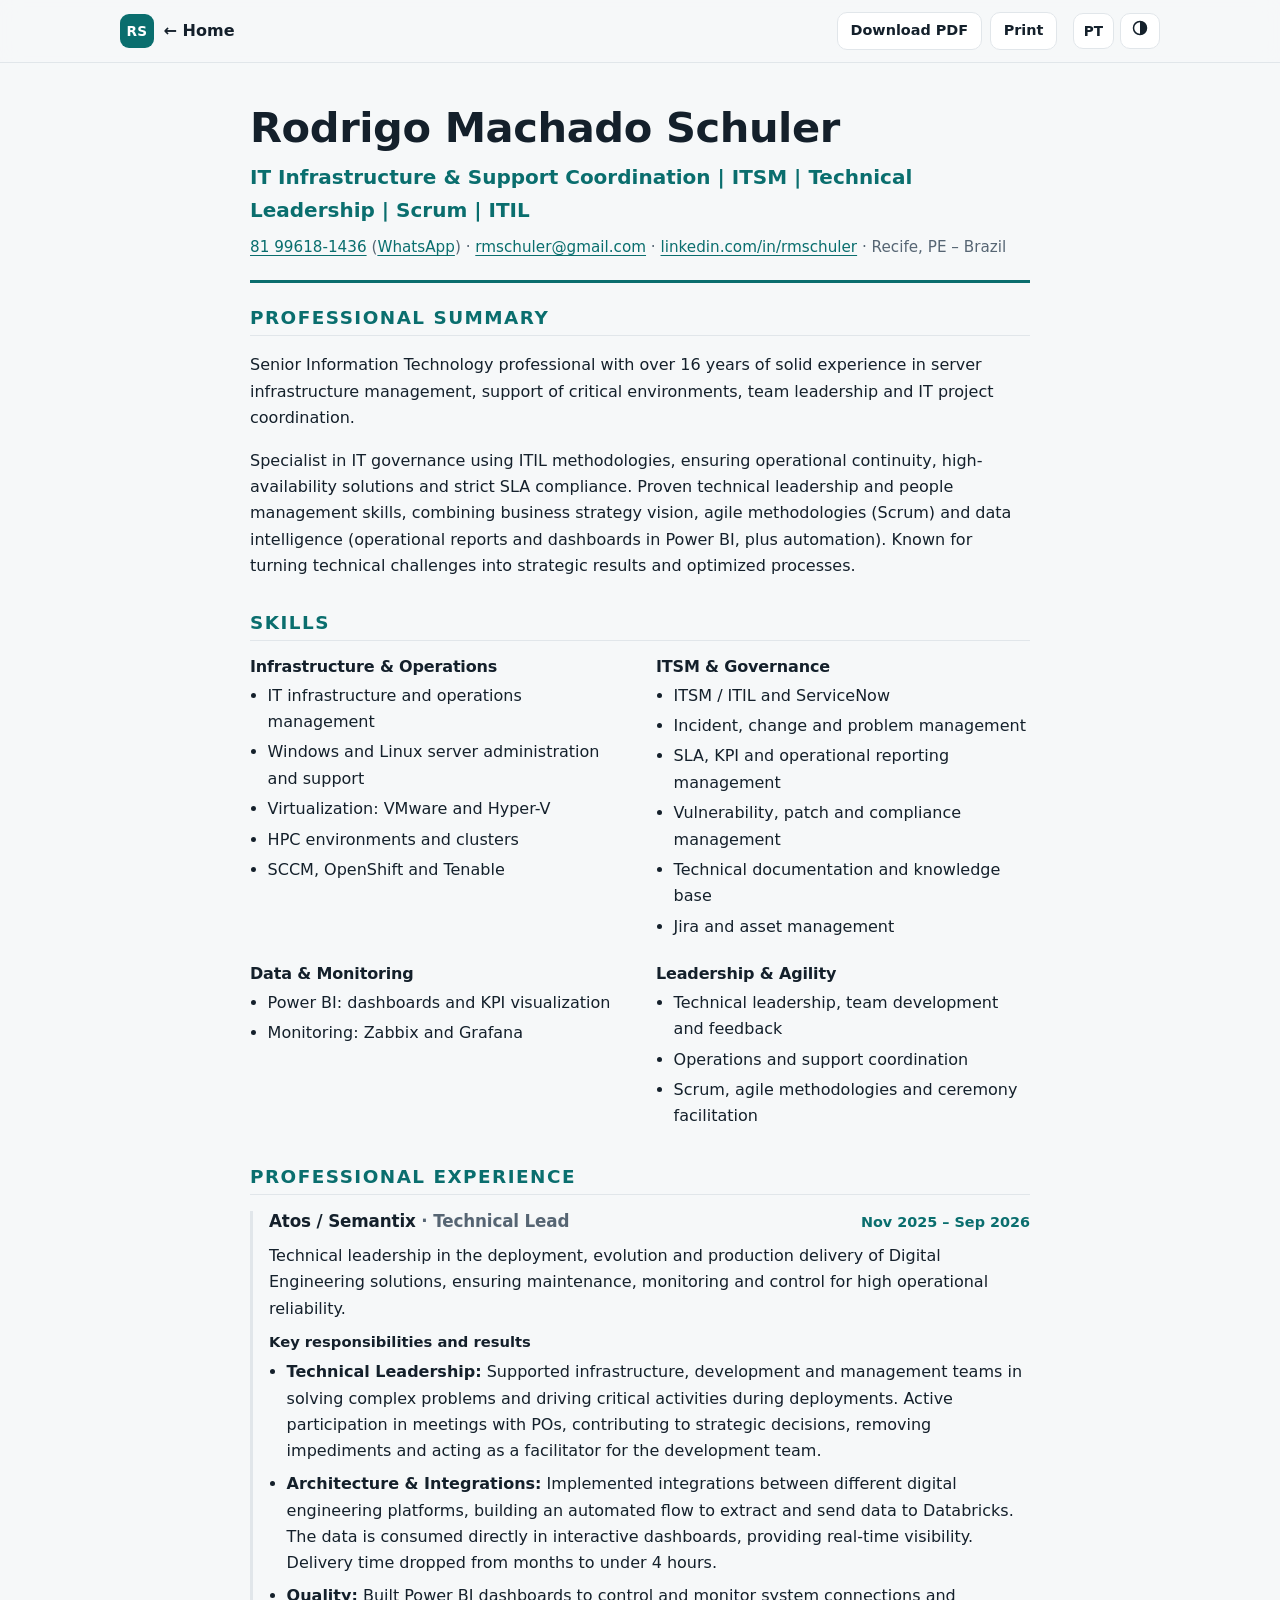
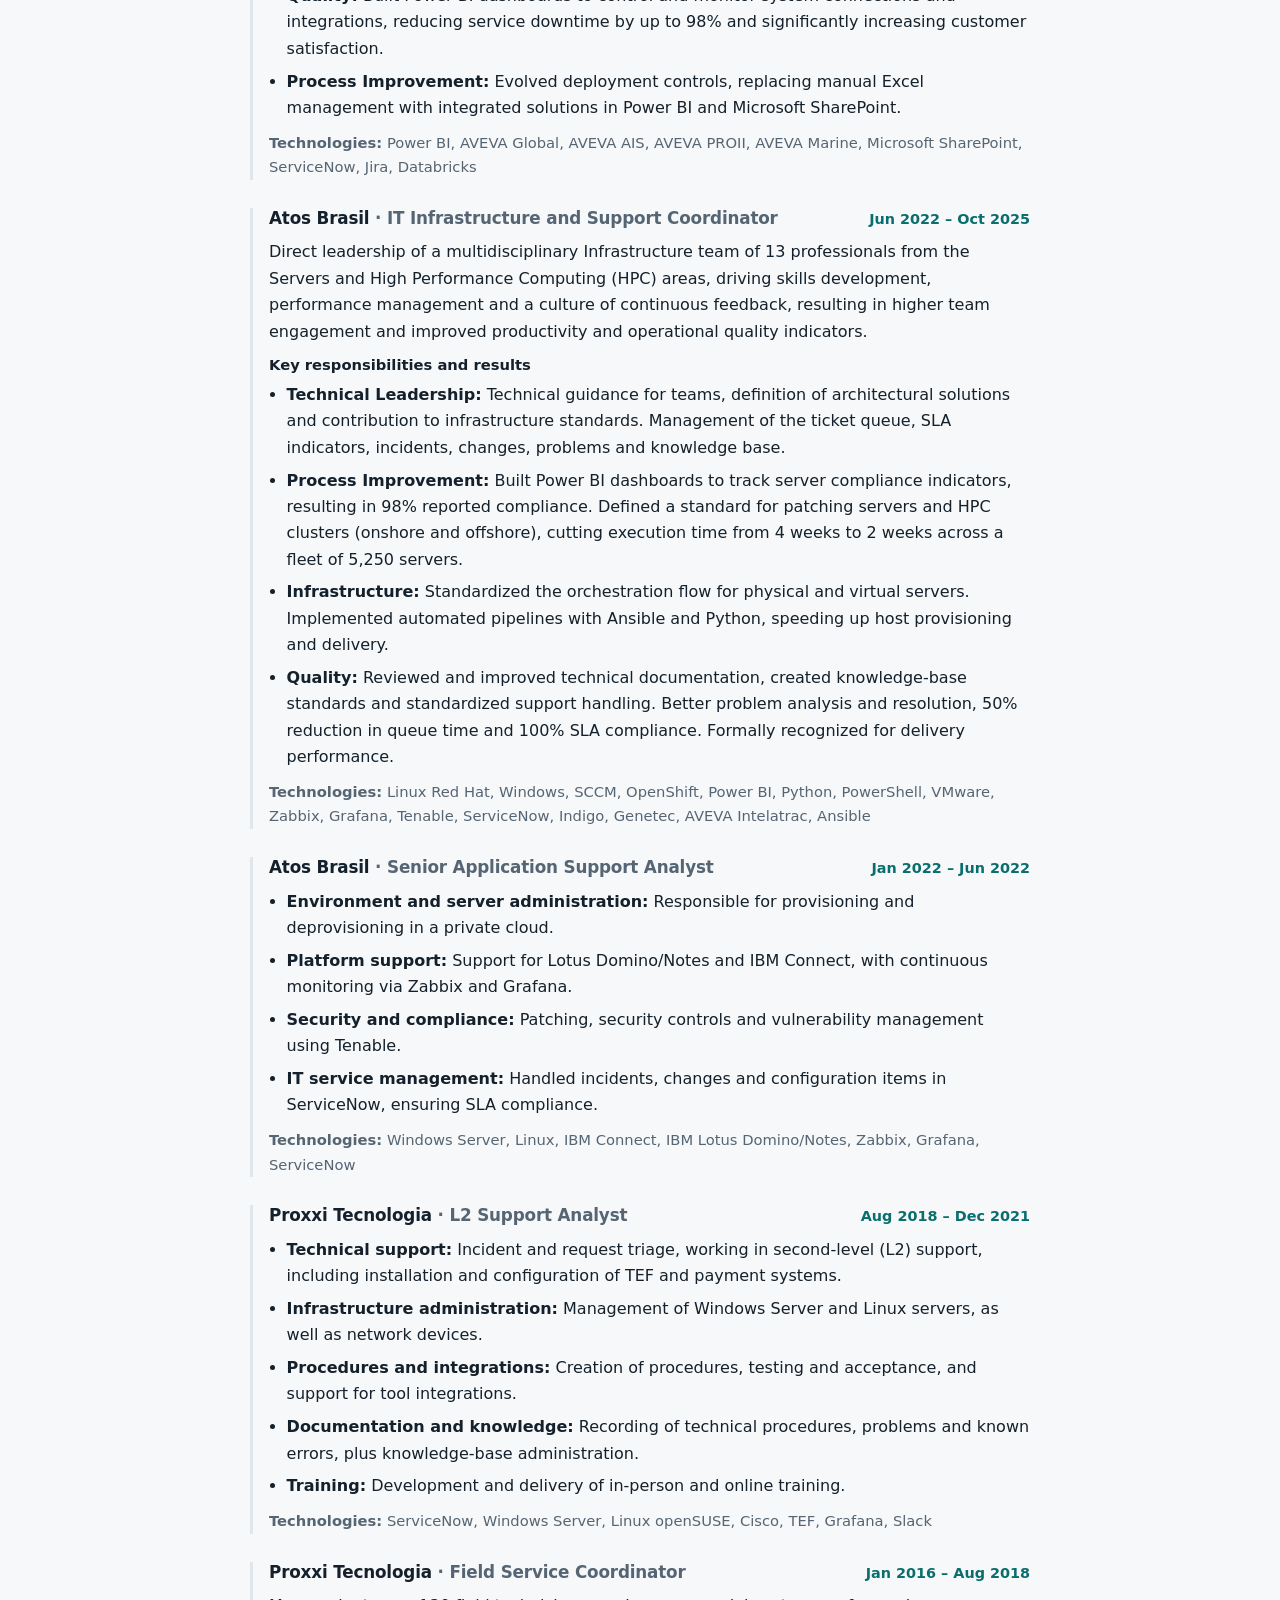
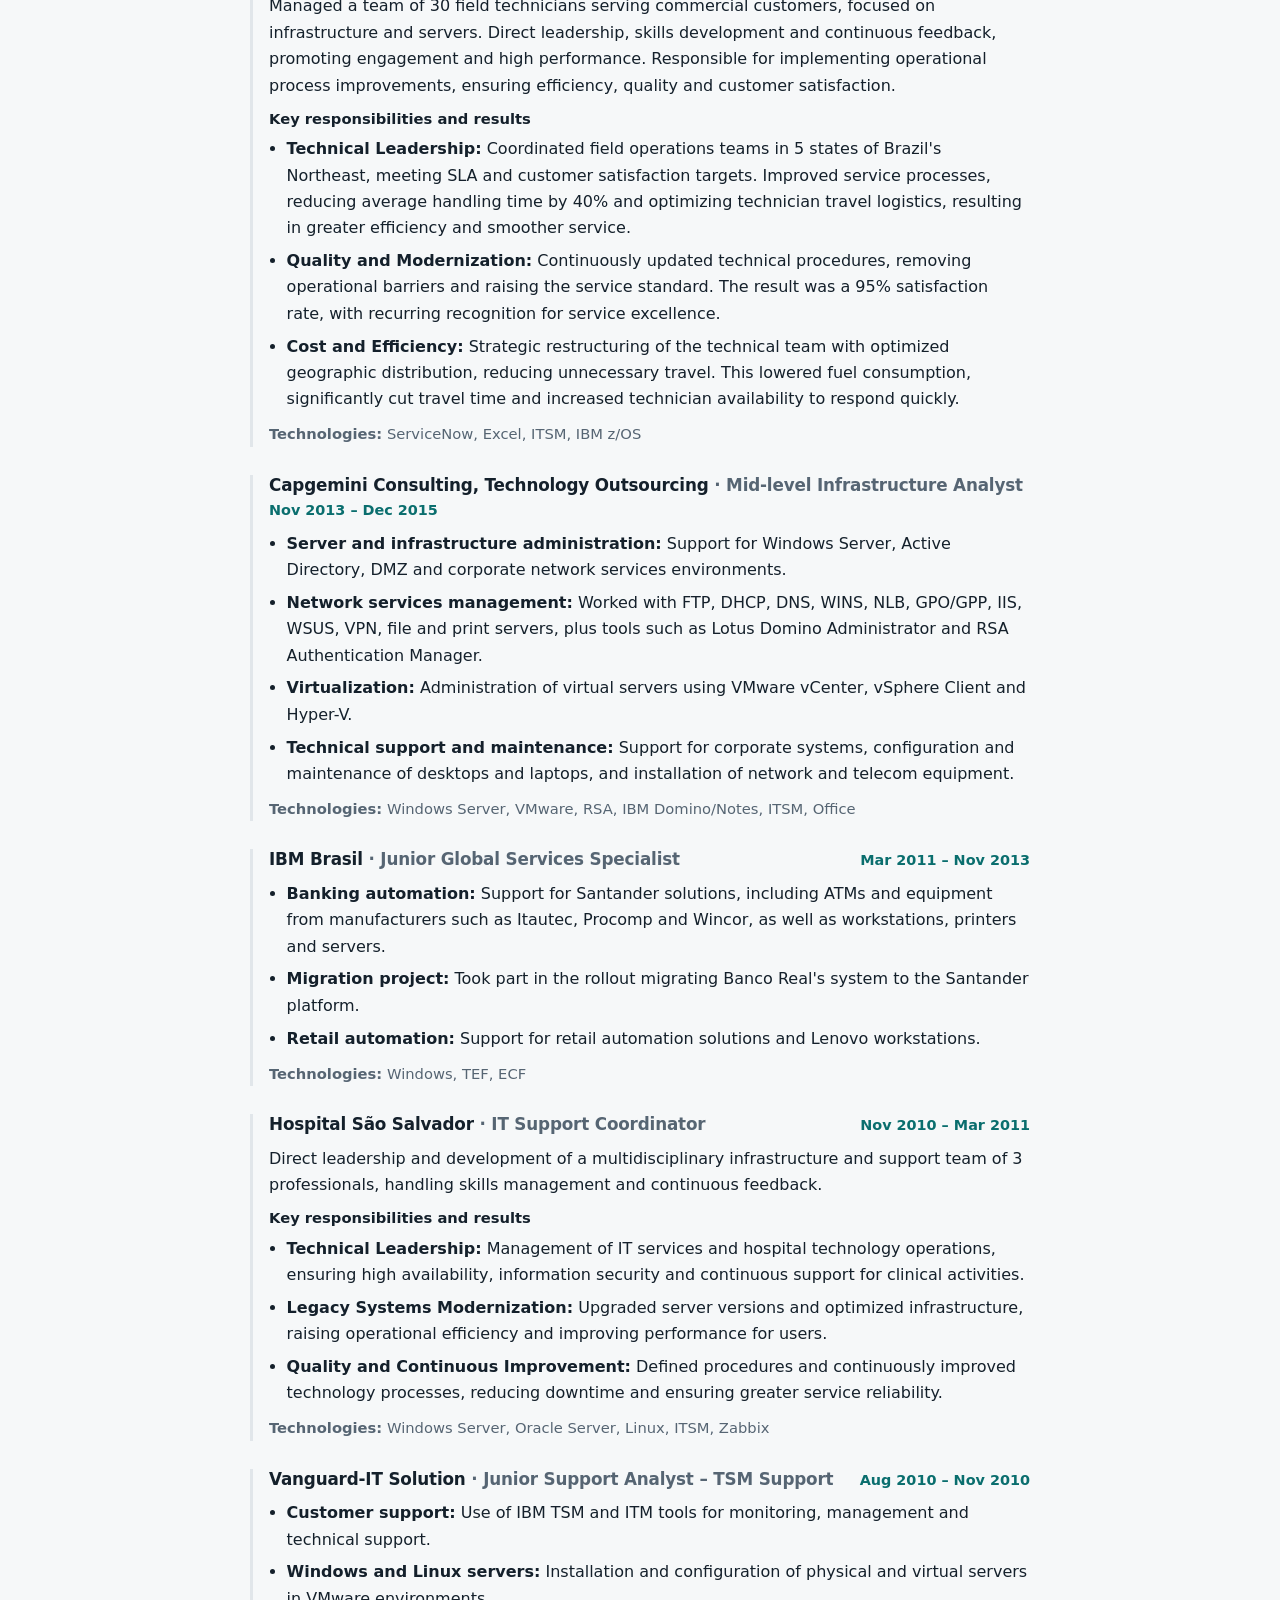
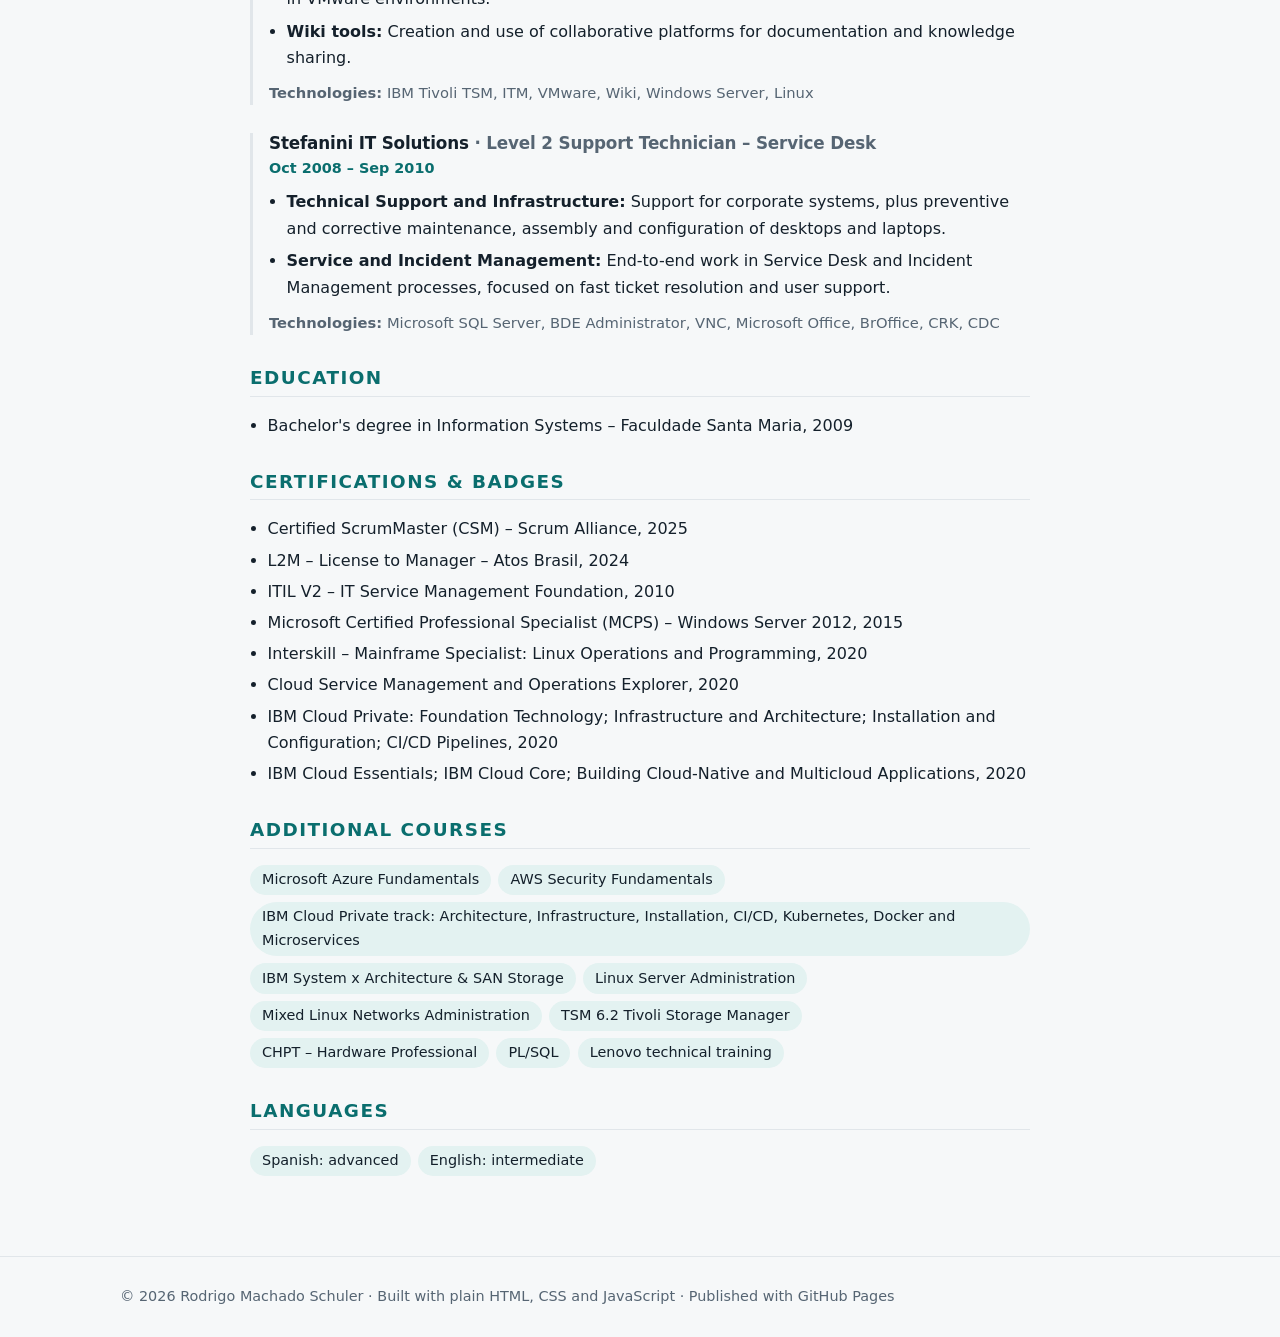
==== commit b84412e7: "update" ====
--- a/curriculo.html
+++ b/curriculo.html
@@ -1,159 +1,55 @@
 <!doctype html>
-<html lang="pt-BR">
+<html lang="pt-BR" data-lang="pt" data-theme="light">
 <head>
-  <meta charset="utf-8">
-  <meta name="viewport" content="width=device-width, initial-scale=1">
-  <meta name="description" content="Currículo profissional de Rodrigo Machado Schuler.">
-  <title>Currículo — Rodrigo Machado Schuler</title>
-  <style>
-    :root { --navy:#17324d; --teal:#087e78; --ink:#202b36; --muted:#586675; --line:#dbe3ea; --paper:#fff; --bg:#edf1f5; }
-    * { box-sizing:border-box; }
-    body { margin:0; background:var(--bg); color:var(--ink); font:15px/1.55 Arial, Helvetica, sans-serif; }
-    .toolbar { max-width:1000px; margin:18px auto 0; display:flex; justify-content:flex-end; }
-    .toolbar a, .toolbar button { border:0; border-radius:6px; padding:10px 14px; background:var(--navy); color:#fff; font-weight:700; text-decoration:none; cursor:pointer; }
-    main { max-width:1000px; margin:14px auto 32px; padding:34px 42px; background:var(--paper); box-shadow:0 8px 28px #10243a14; }
-    h1 { margin:0 0 5px; color:var(--navy); font-size:30px; line-height:1.15; letter-spacing:.2px; }
-    .contact { margin:8px 0 14px; color:var(--muted); font-size:13px; overflow-wrap:anywhere; }
-    .headline { margin:0 0 22px; padding:10px 12px; background:#eaf5f4; color:var(--teal); font-size:13px; font-weight:700; letter-spacing:.35px; }
-    h2 { margin:24px 0 10px; padding-bottom:6px; border-bottom:2px solid var(--teal); color:var(--navy); font-size:17px; letter-spacing:.35px; }
-    h3.job-title { margin:18px 0 7px; color:var(--navy); font-size:15px; line-height:1.4; break-after:avoid; }
-    h4 { margin:10px 0 5px; color:var(--navy); font-size:13px; }
-    p { margin:5px 0 8px; }
-    .bullet { margin:5px 0 7px 10px; padding-left:2px; }
-    .skills-grid { display:grid; grid-template-columns:1fr 1fr; gap:7px 18px; margin:12px 0 18px; }
-    .skill { position:relative; padding-left:14px; font-size:13px; }
-    .skill:before { content:"•"; position:absolute; left:0; color:var(--teal); font-weight:bold; }
-    @media (max-width:700px) {
-      .toolbar { margin:12px; }
-      main { margin:0 0 20px; padding:24px 18px; }
-      h1 { font-size:25px; }
-      .skills-grid { grid-template-columns:1fr; }
-    }
-    @media print {
-      @page { size:A4; margin:14mm 13mm; }
-      body { background:#fff; font-size:9.5pt; line-height:1.38; }
-      .toolbar { display:none; }
-      main { max-width:none; margin:0; padding:0; box-shadow:none; }
-      h1 { font-size:21pt; }
-      h2 { font-size:12pt; margin-top:14pt; }
-      h3.job-title { font-size:10.5pt; margin-top:11pt; }
-      h4 { font-size:9.5pt; }
-      p { margin:3pt 0 5pt; }
-      .headline { margin-bottom:12pt; }
-      .skills-grid { gap:4pt 12pt; }
-      .skill { font-size:9pt; }
-      .job-title, h2, h4 { break-after:avoid; }
-    }
-  </style>
+<meta charset="utf-8">
+<meta name="viewport" content="width=device-width, initial-scale=1">
+<title>Rodrigo Machado Schuler | Infraestrutura, ITSM e Liderança Técnica</title>
+<meta name="description" content="Profissional sênior de TI com mais de 16 anos em infraestrutura de servidores, ITSM/ITIL, Power BI e liderança técnica. Currículo e portfólio profissional.">
+<meta name="author" content="Rodrigo Machado Schuler">
+<meta name="theme-color" content="#0a6e6e">
+<meta property="og:type" content="website">
+<meta property="og:title" content="Rodrigo Machado Schuler | Infraestrutura, ITSM e Liderança Técnica">
+<meta property="og:description" content="Profissional sênior de TI com mais de 16 anos em infraestrutura de servidores, ITSM/ITIL, Power BI e liderança técnica. Currículo e portfólio profissional.">
+<link rel="icon" href="favicon.svg" type="image/svg+xml">
+<script>
+(function(){try{var d=document.documentElement,q=new URLSearchParams(location.search),
+l=q.get('lang')||localStorage.getItem('lang')||((navigator.language||'pt').slice(0,2)==='en'?'en':'pt'),
+t=q.get('theme')||localStorage.getItem('theme')||(matchMedia('(prefers-color-scheme: dark)').matches?'dark':'light');
+l=l==='en'?'en':'pt';d.dataset.lang=l;d.lang=l==='en'?'en':'pt-BR';d.dataset.theme=t==='dark'?'dark':'light';}catch(x){}})();
+</script>
+<link rel="stylesheet" href="styles.css">
+<link rel="stylesheet" href="curriculo.css">
+<script type="application/ld+json">{"@context": "https://schema.org", "@type": "Person", "name": "Rodrigo Machado Schuler", "jobTitle": "IT Infrastructure & Operations Leader", "sameAs": ["https://www.linkedin.com/in/rmschuler/"], "address": {"@type": "PostalAddress", "addressLocality": "Recife", "addressRegion": "PE", "addressCountry": "BR"}, "knowsAbout": ["ITIL", "ITSM", "ServiceNow", "Power BI", "VMware", "Scrum", "Linux", "Windows Server"]}</script>
 </head>
-<body>
-  <div class="toolbar">
-    <button onclick="window.print()" type="button">Imprimir / salvar em PDF</button>
+<body data-title-pt="Rodrigo Machado Schuler | Infraestrutura, ITSM e Liderança Técnica" data-title-en="Rodrigo Machado Schuler | Infrastructure, ITSM &amp; Technical Leadership">
+<a class="skip" href="#main"><span lang="pt">Ir para o conteúdo</span><span lang="en">Skip to content</span></a>
+<header class="site-header no-print">
+  <div class="wrap bar">
+    <a class="brand" href="index.html"><span class="mono">RS</span><span class="brand-name"><span lang="pt">← Início</span><span lang="en">← Home</span></span></a>
+    <div class="actions">
+      <a lang="pt" class="btn btn-ghost btn-sm" href="curriculo-rodrigo-schuler-pt.pdf" download>Baixar PDF</a><a lang="en" class="btn btn-ghost btn-sm" href="curriculo-rodrigo-schuler-en.pdf" download>Download PDF</a>
+      <button type="button" class="btn btn-ghost btn-sm js-print"><span lang="pt">Imprimir</span><span lang="en">Print</span></button>
+    </div>
+    <div class="toggles no-print">
+  <button type="button" id="lang-toggle" class="icon-btn" aria-label="Alternar idioma / Switch language"><span lang="pt">EN</span><span lang="en">PT</span></button>
+  <button type="button" id="theme-toggle" class="icon-btn" aria-label="Alternar tema claro/escuro / Toggle light/dark theme"><svg width="16" height="16" viewBox="0 0 16 16" aria-hidden="true"><circle cx="8" cy="8" r="6.5" fill="none" stroke="currentColor" stroke-width="1.5"/><path d="M8 1.5a6.5 6.5 0 0 1 0 13z" fill="currentColor"/></svg></button>
+</div>
   </div>
-  <main>
-<h1>RODRIGO MACHADO SCHULER</h1>
-<p class="contact">Recife, PE | 81 99618-1436 | rmschuler@gmail.com | LinkedIn: www.linkedin.com/in/rmschuler/ | 40 anos</p>
-<p class="headline">INFRAESTRUTURA E OPERAÇÕES DE TI | ITSM | LIDERANÇA TÉCNICA | SCRUM</p>
-<h2>RESUMO PROFISSIONAL</h2>
-<p>Profissional sênior de Tecnologia da Informação com mais de 16 anos de experiência consolidada em gestão de infraestrutura de servidores, sustentação de ambientes críticos, liderança de equipes e coordenação de projetos de TI.</p>
-<p>Especialista na governança de TI utilizando metodologias ITIL, garantindo a continuidade operacional, entrega de soluções de alta disponibilidade e o cumprimento rigoroso de SLAs. Comprovada habilidade na liderança técnica e gestão de pessoas, aliando visão estratégica de negócio, metodologias ágeis (SCRUM) e inteligência de dados (desenvolvimento de relatórios e dashboards operacionais em Power BI e automações). Reconhecido por transformar desafios técnicos em resultados estratégicos, para otimização de processos.</p>
-<h2>COMPETÊNCIAS</h2>
-<div class="skills-grid">
-<div class="skill">•  Gestão de infraestrutura e operações de TI</div>
-<div class="skill">•  Administração e sustentação de servidores Windows e Linux</div>
-<div class="skill">•  Virtualização: VMware e Hyper-V</div>
-<div class="skill">•  ITSM / ITIL e ServiceNow</div>
-<div class="skill">•  Gestão de incidentes, mudanças e problemas</div>
-<div class="skill">•  Gestão de vulnerabilidades, patches e conformidade</div>
-<div class="skill">•  Gestão de SLA, indicadores e relatórios operacionais</div>
-<div class="skill">•  Power BI: dashboards e visualização de indicadores</div>
-<div class="skill">•  Liderança técnica, desenvolvimento de equipes e feedback</div>
-<div class="skill">•  Coordenação de operação e suporte</div>
-<div class="skill">•  Scrum, metodologias ágeis e facilitação de cerimônias</div>
-<div class="skill">•  Monitoramento: Zabbix e Grafana</div>
-<div class="skill">•  Ambientes HPC e clusters</div>
-<div class="skill">•  SCCM, OpenShift e Tenable</div>
-<div class="skill">•  Documentação técnica e base de conhecimento</div>
-<div class="skill">•  Jira e gestão de ativos</div>
-</div>
-<h2>EXPERIÊNCIA PROFISSIONAL</h2>
-<h3 class="job-title">ATOS / SEMANTIX | Líder Técnico  (nov/2025 – set/2026)</h3>
-<p>Liderança técnica na implantação, evolução e entrega em produção de soluções de Engenharia Digital, assegurando manutenção, monitoramento e controle para garantir alta confiabilidade operacional.</p>
-<h4>Principais responsabilidades e resultados:</h4>
-<p class="bullet">• Liderança Técnica: Apoio às equipes de infraestrutura, desenvolvimento e gestão na resolução de problemas complexos e na condução de atividades críticas durante implantações. Participação ativa em reuniões com POs, contribuindo para definições estratégicas, remoção de impedimentos e atuação como facilitador para o time de desenvolvimento.</p>
-<p class="bullet">• Arquitetura e Integrações: Implementação de integrações entre diferentes plataformas de engenharia digital, estruturando um fluxo automatizado de extração e envio de dados para o Databricks. Os dados passaram a ser consumidos diretamente em dashboards interativos, garantindo visibilidade em tempo real. O tempo de disponibilização foi reduzido de meses para menos de 4 horas.</p>
-<p class="bullet">• Qualidade: Desenvolvimento de painéis em PowerBI para controle e monitoramento das conexões e integrações sistêmicas, reduzindo a indisponibilidade dos serviços em até 98% e aumentando significativamente a satisfação dos clientes.</p>
-<p class="bullet">• Melhoria de Processos: Evolução dos controles de implantação, substituindo o gerenciamento manual em Excel por soluções integradas no Power BI e Microsoft SharePoint.</p>
-<p class="bullet">• Tecnologias: Power BI, AVEVA Global, AVEVA AIS, AVEVA PROII, AVEVA Marine, Microsoft SharePoint, ServiceNow, JIRA, Databricks.</p>
-<h3 class="job-title">ATOS BRASIL | Coordenador de Infraestrutura e sustentação de TI  (Jun/2022 – out/2025)</h3>
-<p>Liderança direta e desenvolvimento de equipe multidisciplinar de infraestrutura, composta por 13 profissionais dos times de Servidores e High Performance Computing (HPC), com foco na gestão de competências e na promoção de feedback contínuo do time.</p>
-<h4>Principais responsabilidades e resultados:</h4>
-<p class="bullet">• Liderança Técnica: Orientação técnica de equipes, definição de soluções arquiteturais e contribuição para padrões de infraestrutura. Gestão de fila de chamados, indicadores de SLA, incidentes, mudanças, problemas e base de conhecimento.</p>
-<p class="bullet">• Melhoria de Processos: Criação de painéis em PowerBI para acompanhamento de indicadores de conformidade de servidores, resultando em 98% de conformidade reportada. Estruturação de padrão para aplicação de patches em servidores e clusters HPC (onshore e offshore), reduzindo o tempo de execução de 4 semanas para 2 semanas em um parque de 5.250 servidores.</p>
-<p class="bullet">• Infraestrutura: Padronização do fluxo de orquestração de servidores físicos e virtuais. Implementação de pipelines automatizados com Ansible e Python, acelerando o aprovisionamento e entrega de hosts.</p>
-<p class="bullet">• Qualidade: Revisão e aprimoramento da documentação técnica, criação de padrões de base de conhecimento e padronização dos atendimentos. Melhoria na análise e solução de problemas, redução de 50% no tempo de fila e garantia de 100% de cumprimento do SLA. Reconhecimento formal pelo desempenho nas entregas.</p>
-<p class="bullet">• Tecnologias: Linux Redhat, Windows, SCCM, Openshift, PowerBI, Python, PowerShell, VMware, Zabbix, Grafana, Tenable, Servicenow, Indigo, Genetec, AVEVA Intelatrac e Ansible.</p>
-<h3 class="job-title">ATOS BRASIL | Analista de Suporte a Aplicações Sênior  (jan/2022 – jun/2022)</h3>
-<p class="bullet">• Administração de ambientes e servidores: Responsável pelo aprovisionamento e desprovisionamento em nuvem privada.</p>
-<p class="bullet">• Suporte a plataformas: Sustentação de Lotus Domino/Notes e IBM Connect, com monitoramento contínuo via Zabbix e Grafana.</p>
-<p class="bullet">• Segurança e conformidade: Aplicação de patches, controles de segurança e gestão de vulnerabilidades utilizando Tenable.</p>
-<p class="bullet">• Gestão de serviços de TI: Atuação em incidentes, mudanças e configuração de itens no ServiceNow, garantindo o cumprimento dos SLAs.</p>
-<p class="bullet">• Tecnologias: Windows Server, Linux, IBM Connect, IBM Lotus Domino/Notes, Zabbix, Grafana e Servicenow.</p>
-<h3 class="job-title">PROXXI TECNOLOGIA | Analista de Suporte N2  (ago/2018 – dez/2021)</h3>
-<p class="bullet">• Suporte técnico e atendimento: Experiência em triagem de incidentes e requisições, com atuação em suporte de segundo nível (N2), incluindo instalação e configuração de sistemas de TEF e pagamentos.</p>
-<p class="bullet">• Administração de infraestrutura: Gestão de servidores Windows Server e Linux, além de dispositivos de rede.</p>
-<p class="bullet">• Procedimentos e integrações: Criação de procedimentos, execução de testes e homologações, e apoio em integrações de ferramentas.</p>
-<p class="bullet">• Documentação e conhecimento: Registro de procedimentos técnicos, problemas e erros conhecidos, além da administração da base de conhecimento.</p>
-<p class="bullet">• Capacitação: Desenvolvimento e realização de treinamentos presenciais e online.</p>
-<p class="bullet">• Tecnologias: Servicenow, Windows server, Linux Opensuse, Cisco, TEF, Grafana, Slack.</p>
-<h3 class="job-title">PROXXI TECNOLOGIA | Coordenador Field service  (jan/2016 – ago/2018)</h3>
-<p>Gestão de equipe de 30 técnicos de campo dedicados ao atendimento de clientes comerciais, com foco em infraestrutura e servidores. Atuação em liderança direta, desenvolvimento de competências e fornecimento de feedback contínuo, promovendo engajamento e alta performance. Responsável pela implementação de melhorias nos processos operacionais, garantindo eficiência, qualidade e satisfação dos clientes.</p>
-<h4>Principais responsabilidades e resultados:</h4>
-<p class="bullet">• Liderança técnica: Coordenou equipes operacionais de campo em 5 estados do Nordeste, garantindo o cumprimento dos indicadores de SLA e satisfação do cliente. Implementou melhorias nos processos de atendimento, reduzindo o tempo médio em 40% e otimizando a logística de deslocamento dos técnicos, o que resultou em maior eficiência e fluidez nos atendimentos.</p>
-<p class="bullet">• Qualidade e Modernização: Implementação de atualizações constantes nos procedimentos técnicos, eliminando barreiras operacionais e elevando o padrão de atendimento. O resultado foi um índice de satisfação de 95%, com reconhecimento recorrente pela excelência dos serviços prestados.</p>
-<p class="bullet">• Custo e Eficiência: Reestruturação estratégica da equipe técnica com distribuição geográfica otimizada, reduzindo deslocamentos desnecessários. Essa medida garantiu menor consumo de combustível, diminuição significativa do tempo de viagem e maior disponibilidade dos profissionais para atender às demandas com agilidade.</p>
-<p class="bullet">• Tecnologias: Servicenow, Excel, ITSM, IBM Z/OS.</p>
-<h3 class="job-title">CAPGEMINI CONSULTING, TECHNOLOGY OUTSOURCING | Analista de Infraestrutura Pleno  (nov/2013– dez/2015)</h3>
-<p class="bullet">• Administração de servidores e infraestrutura: suporte a ambientes Windows Server, Active Directory, DMZ e serviços de rede corporativa.</p>
-<p class="bullet">• Gerenciamento de serviços de rede: atuação com FTP, DHCP, DNS, WINS, NLB, GPO/GPP, IIS, WSUS, VPN, file server, print server, além de ferramentas como Lotus Domino Administrator e RSA Authentication Manager.</p>
-<p class="bullet">• Virtualização: administração de servidores virtuais utilizando VMware vCenter, vSphere Client e Hyper-V.</p>
-<p class="bullet">• Suporte técnico e manutenção: apoio a sistemas corporativos, configuração e manutenção de desktops e notebooks, além da instalação de equipamentos de rede e telecomunicações.</p>
-<p class="bullet">• Tecnologias: Windows Server, VMWare, RSA, IBM Domino/Notes, ITSM, Office.</p>
-<h3 class="job-title">IBM BRASIL | Especialista de Serviços Global Júnior  (mar/2011 – nov/2013)</h3>
-<p class="bullet">• Automação bancária: Atendimento às soluções do Santander, incluindo ATMs e equipamentos de fabricantes como Itautec, Procomp e Wincor, além de estações de trabalho, impressoras e servidores.</p>
-<p class="bullet">• Projeto de migração: Participação no rollout de transição do sistema do Banco Real para a plataforma Santander.</p>
-<p class="bullet">• Automação comercial: Suporte a soluções de automação comercial e estações de trabalho Lenovo.</p>
-<p class="bullet">• Tecnologias: Windows, TEF, ECF.</p>
-<h3 class="job-title">HOSPITAL SÃO SALVADOR | Coordenador de Suporte de TI  (nov/2010 – mar/2011)</h3>
-<p>Liderança direta e desenvolvimento de equipe multidisciplinar de profissionais de infraestrutura e suporte, com 3 profissionais, realizando gestão de competências e feedback contínuo do time.</p>
-<h4>Principais responsabilidades e resultados:</h4>
-<p class="bullet">• Liderança Técnica: Gestão dos serviços de TI e das operações tecnológicas hospitalares, garantindo alta disponibilidade, segurança da informação e suporte contínuo às atividades clínicas.</p>
-<p class="bullet">• Modernização de Sistemas Legados: Atualização das versões de servidores e otimização da infraestrutura, elevando a eficiência operacional e proporcionando melhor desempenho para os usuários.</p>
-<p class="bullet">• Qualidade e Melhoria Contínua: Definição de procedimentos e aprimoramento constante dos processos tecnológicos, reduzindo indisponibilidades e assegurando maior confiabilidade dos serviços.</p>
-<p class="bullet">• Tecnologias: Windows Server, Oracle Server, Linux, ITSM, Zabbix.</p>
-<h3 class="job-title">VANGUARD-IT SOLUTION | Analista de Suporte Júnior – Suporte TSM  (ago/2010 – nov/2010)</h3>
-<p class="bullet">• Suporte a Clientes: Utilização das ferramentas IBM TSM e ITM para monitoramento, gerenciamento e apoio técnico.</p>
-<p class="bullet">• Servidores Windows e Linux: Instalação e configuração de servidores físicos e virtuais em ambientes VMware.</p>
-<p class="bullet">• Ferramentas WIKI: Criação e utilização de plataformas colaborativas para documentação e compartilhamento de conhecimento.</p>
-<p class="bullet">• Tecnologias: IBM Tivoli TSM, ITM, VMware, WIKI, Windows server, Linux.</p>
-<h3 class="job-title">STEFANINI IT SOLUTIONS | Técnico de Suporte Nível 2 – Service Desk  (out/2008 – set/2010)</h3>
-<p class="bullet">• Suporte Técnico e Infraestrutura: Atendimento a sistemas corporativos, além de manutenção preventiva e corretiva, montagem e configuração de desktops e notebooks.</p>
-<p class="bullet">• Atendimento e Gestão de Incidentes: Atuação completa em processos de Service Desk e Gerenciamento de Incidentes, focando na resolução rápida de chamados e suporte aos usuários.</p>
-<p class="bullet">• Tecnologias: Microsoft SQL Server, BDE Administrator, VNC, Pacote Microsoft Office, BrOffice, CRK, CDC.</p>
-<h2>FORMAÇÃO ACADÊMICA</h2>
-<p>Bacharelado em Sistemas de Informação – Faculdade Santa Maria, 2009</p>
-<h2>CERTIFICAÇÕES E BADGES</h2>
-<p class="bullet">• Certified ScrumMaster (CSM) – Scrum Alliance, 2025</p>
-<p class="bullet">• ITIL V2 – IT Service Management Foundation, 2010</p>
-<p class="bullet">• Microsoft Certified Professional Specialist (MCPS) – Windows Server 2012, 2015</p>
-<p class="bullet">• Interskill – Mainframe Specialist: Linux Operations and Programming, 2020</p>
-<p class="bullet">• Cloud Service Management and Operations Explorer, 2020</p>
-<p class="bullet">• IBM Cloud Private: Foundation Technology; Infrastructure and Architecture; Installation and Configuration; CI/CD Pipelines, 2020</p>
-<p class="bullet">• IBM Cloud Essentials; IBM Cloud Core; Building Cloud-Native and Multicloud Applications, 2020</p>
-<h2>CURSOS COMPLEMENTARES</h2>
-<p>Microsoft Azure Fundamentals | AWS Security Fundamentals | Trilha IBM Cloud Private: Architecture, Infrastructure, Installation, CI/CD, Kubernetes, Docker e Microservices | IBM System x Architecture &amp; SAN Storage | Administração de Servidores Linux | Administração de Redes Mistas Linux | TSM 6.2 Tivoli Storage Manager | CHPT – Hardware Professional | PL/SQL | Treinamentos técnicos Lenovo</p>
-<h2>IDIOMAS</h2>
-<p>Espanhol: avançado | Inglês: intermediário</p>
-  </main>
+</header>
+<main id="main" class="cv">
+<div class="wrap narrow">
+  <header class="cv-head">
+    <h1>Rodrigo Machado Schuler</h1>
+    <p class="headline"><span lang="pt">Coordenação de Infraestrutura e Sustentação de TI | ITSM | Liderança Técnica | Scrum | ITIL</span><span lang="en">IT Infrastructure &amp; Support Coordination | ITSM | Technical Leadership | Scrum | ITIL</span></p>
+    <p class="contact-line"><a href="tel:+5581996181436">81 99618-1436</a> (<a href="https://wa.me/5581996181436" rel="noopener" target="_blank">WhatsApp</a>) <span aria-hidden="true">·</span> <a href="mailto:rmschuler@gmail.com">rmschuler@gmail.com</a> <span aria-hidden="true">·</span> <a href="https://www.linkedin.com/in/rmschuler/" rel="me noopener" target="_blank">linkedin.com/in/rmschuler</a> <span aria-hidden="true">·</span> <span lang="pt">Recife, PE – Brasil</span><span lang="en">Recife, PE – Brazil</span></p>
+  </header>
+<section class="cv-sec"><h2><span lang="pt">Resumo profissional</span><span lang="en">Professional summary</span></h2><p lang="pt">Profissional sênior de Tecnologia da Informação com mais de 16 anos de experiência consolidada em gestão de infraestrutura de servidores, sustentação de ambientes críticos, liderança de equipes e coordenação de projetos de TI.</p><p lang="en">Senior Information Technology professional with over 16 years of solid experience in server infrastructure management, support of critical environments, team leadership and IT project coordination.</p><p lang="pt">Especialista na governança de TI utilizando metodologias ITIL, garantindo a continuidade operacional, entrega de soluções de alta disponibilidade e o cumprimento rigoroso de SLAs. Comprovada habilidade na liderança técnica e gestão de pessoas, aliando visão estratégica de negócio, metodologias ágeis (Scrum) e inteligência de dados (desenvolvimento de relatórios e dashboards operacionais em Power BI e automações). Reconhecido por transformar desafios técnicos em resultados estratégicos, para otimização de processos.</p><p lang="en">Specialist in IT governance using ITIL methodologies, ensuring operational continuity, high-availability solutions and strict SLA compliance. Proven technical leadership and people management skills, combining business strategy vision, agile methodologies (Scrum) and data intelligence (operational reports and dashboards in Power BI, plus automation). Known for turning technical challenges into strategic results and optimized processes.</p></section><section class="cv-sec" id="competencias"><h2><span lang="pt">Competências</span><span lang="en">Skills</span></h2><div class="skill-grid"><div class="skill-group"><h3><span lang="pt">Infraestrutura &amp; Operações</span><span lang="en">Infrastructure &amp; Operations</span></h3><ul><li><span lang="pt">Gestão de infraestrutura e operações de TI</span><span lang="en">IT infrastructure and operations management</span></li><li><span lang="pt">Administração e sustentação de servidores Windows e Linux</span><span lang="en">Windows and Linux server administration and support</span></li><li><span lang="pt">Virtualização: VMware e Hyper-V</span><span lang="en">Virtualization: VMware and Hyper-V</span></li><li><span lang="pt">Ambientes HPC e clusters</span><span lang="en">HPC environments and clusters</span></li><li><span lang="pt">SCCM, OpenShift e Tenable</span><span lang="en">SCCM, OpenShift and Tenable</span></li></ul></div><div class="skill-group"><h3><span lang="pt">ITSM &amp; Governança</span><span lang="en">ITSM &amp; Governance</span></h3><ul><li><span lang="pt">ITSM / ITIL e ServiceNow</span><span lang="en">ITSM / ITIL and ServiceNow</span></li><li><span lang="pt">Gestão de incidentes, mudanças e problemas</span><span lang="en">Incident, change and problem management</span></li><li><span lang="pt">Gestão de SLA, indicadores e relatórios operacionais</span><span lang="en">SLA, KPI and operational reporting management</span></li><li><span lang="pt">Gestão de vulnerabilidades, patches e conformidade</span><span lang="en">Vulnerability, patch and compliance management</span></li><li><span lang="pt">Documentação técnica e base de conhecimento</span><span lang="en">Technical documentation and knowledge base</span></li><li><span lang="pt">Jira e gestão de ativos</span><span lang="en">Jira and asset management</span></li></ul></div><div class="skill-group"><h3><span lang="pt">Dados &amp; Monitoramento</span><span lang="en">Data &amp; Monitoring</span></h3><ul><li><span lang="pt">Power BI: dashboards e visualização de indicadores</span><span lang="en">Power BI: dashboards and KPI visualization</span></li><li><span lang="pt">Monitoramento: Zabbix e Grafana</span><span lang="en">Monitoring: Zabbix and Grafana</span></li></ul></div><div class="skill-group"><h3><span lang="pt">Liderança &amp; Agilidade</span><span lang="en">Leadership &amp; Agility</span></h3><ul><li><span lang="pt">Liderança técnica, desenvolvimento de equipes e feedback</span><span lang="en">Technical leadership, team development and feedback</span></li><li><span lang="pt">Coordenação de operação e suporte</span><span lang="en">Operations and support coordination</span></li><li><span lang="pt">Scrum, metodologias ágeis e facilitação de cerimônias</span><span lang="en">Scrum, agile methodologies and ceremony facilitation</span></li></ul></div></div></section><section class="cv-sec" id="experiencia"><h2><span lang="pt">Experiência profissional</span><span lang="en">Professional experience</span></h2><article lang="pt" class="job"><header><h3>Atos / Semantix <span class="role">· Líder Técnico</span></h3><time datetime="2025-11">nov/2025 – set/2026</time></header><p class="job-intro">Liderança técnica na implantação, evolução e entrega em produção de soluções de Engenharia Digital, assegurando manutenção, monitoramento e controle para garantir alta confiabilidade operacional.</p><p class="job-sub">Principais responsabilidades e resultados</p><ul><li><strong>Liderança Técnica:</strong> Apoio às equipes de infraestrutura, desenvolvimento e gestão na resolução de problemas complexos e na condução de atividades críticas durante implantações. Participação ativa em reuniões com POs, contribuindo para definições estratégicas, remoção de impedimentos e atuação como facilitador para o time de desenvolvimento.</li><li><strong>Arquitetura e Integrações:</strong> Implementação de integrações entre diferentes plataformas de engenharia digital, estruturando um fluxo automatizado de extração e envio de dados para o Databricks. Os dados passaram a ser consumidos diretamente em dashboards interativos, garantindo visibilidade em tempo real. O tempo de disponibilização foi reduzido de meses para menos de 4 horas.</li><li><strong>Qualidade:</strong> Desenvolvimento de painéis em Power BI para controle e monitoramento das conexões e integrações sistêmicas, reduzindo a indisponibilidade dos serviços em até 98% e aumentando significativamente a satisfação dos clientes.</li><li><strong>Melhoria de Processos:</strong> Evolução dos controles de implantação, substituindo o gerenciamento manual em Excel por soluções integradas no Power BI e Microsoft SharePoint.</li></ul><p class="tech"><strong>Tecnologias:</strong> Power BI, AVEVA Global, AVEVA AIS, AVEVA PROII, AVEVA Marine, Microsoft SharePoint, ServiceNow, Jira, Databricks</p></article><article lang="en" class="job"><header><h3>Atos / Semantix <span class="role">· Technical Lead</span></h3><time datetime="2025-11">Nov 2025 – Sep 2026</time></header><p class="job-intro">Technical leadership in the deployment, evolution and production delivery of Digital Engineering solutions, ensuring maintenance, monitoring and control for high operational reliability.</p><p class="job-sub">Key responsibilities and results</p><ul><li><strong>Technical Leadership:</strong> Supported infrastructure, development and management teams in solving complex problems and driving critical activities during deployments. Active participation in meetings with POs, contributing to strategic decisions, removing impediments and acting as a facilitator for the development team.</li><li><strong>Architecture &amp; Integrations:</strong> Implemented integrations between different digital engineering platforms, building an automated flow to extract and send data to Databricks. The data is consumed directly in interactive dashboards, providing real-time visibility. Delivery time dropped from months to under 4 hours.</li><li><strong>Quality:</strong> Built Power BI dashboards to control and monitor system connections and integrations, reducing service downtime by up to 98% and significantly increasing customer satisfaction.</li><li><strong>Process Improvement:</strong> Evolved deployment controls, replacing manual Excel management with integrated solutions in Power BI and Microsoft SharePoint.</li></ul><p class="tech"><strong>Technologies:</strong> Power BI, AVEVA Global, AVEVA AIS, AVEVA PROII, AVEVA Marine, Microsoft SharePoint, ServiceNow, Jira, Databricks</p></article><article lang="pt" class="job"><header><h3>Atos Brasil <span class="role">· Coordenador de Infraestrutura e Sustentação de TI</span></h3><time datetime="2022-06">jun/2022 – out/2025</time></header><p class="job-intro">Atuação na liderança direta de equipe multidisciplinar de Infraestrutura, composta por 13 profissionais das áreas de Servidores e High Performance Computing (HPC), conduzindo o desenvolvimento de competências, gestão de desempenho e fortalecimento da cultura de feedback contínuo, resultando em aumento do engajamento da equipe e melhoria dos indicadores de produtividade e qualidade operacional.</p><p class="job-sub">Principais responsabilidades e resultados</p><ul><li><strong>Liderança Técnica:</strong> Orientação técnica de equipes, definição de soluções arquiteturais e contribuição para padrões de infraestrutura. Gestão de fila de chamados, indicadores de SLA, incidentes, mudanças, problemas e base de conhecimento.</li><li><strong>Melhoria de Processos:</strong> Criação de painéis em Power BI para acompanhamento de indicadores de conformidade de servidores, resultando em 98% de conformidade reportada. Estruturação de padrão para aplicação de patches em servidores e clusters HPC (onshore e offshore), reduzindo o tempo de execução de 4 semanas para 2 semanas em um parque de 5.250 servidores.</li><li><strong>Infraestrutura:</strong> Padronização do fluxo de orquestração de servidores físicos e virtuais. Implementação de pipelines automatizados com Ansible e Python, acelerando o aprovisionamento e entrega de hosts.</li><li><strong>Qualidade:</strong> Revisão e aprimoramento da documentação técnica, criação de padrões de base de conhecimento e padronização dos atendimentos. Melhoria na análise e solução de problemas, redução de 50% no tempo de fila e garantia de 100% de cumprimento do SLA. Reconhecimento formal pelo desempenho nas entregas.</li></ul><p class="tech"><strong>Tecnologias:</strong> Linux Red Hat, Windows, SCCM, OpenShift, Power BI, Python, PowerShell, VMware, Zabbix, Grafana, Tenable, ServiceNow, Indigo, Genetec, AVEVA Intelatrac, Ansible</p></article><article lang="en" class="job"><header><h3>Atos Brasil <span class="role">· IT Infrastructure and Support Coordinator</span></h3><time datetime="2022-06">Jun 2022 – Oct 2025</time></header><p class="job-intro">Direct leadership of a multidisciplinary Infrastructure team of 13 professionals from the Servers and High Performance Computing (HPC) areas, driving skills development, performance management and a culture of continuous feedback, resulting in higher team engagement and improved productivity and operational quality indicators.</p><p class="job-sub">Key responsibilities and results</p><ul><li><strong>Technical Leadership:</strong> Technical guidance for teams, definition of architectural solutions and contribution to infrastructure standards. Management of the ticket queue, SLA indicators, incidents, changes, problems and knowledge base.</li><li><strong>Process Improvement:</strong> Built Power BI dashboards to track server compliance indicators, resulting in 98% reported compliance. Defined a standard for patching servers and HPC clusters (onshore and offshore), cutting execution time from 4 weeks to 2 weeks across a fleet of 5,250 servers.</li><li><strong>Infrastructure:</strong> Standardized the orchestration flow for physical and virtual servers. Implemented automated pipelines with Ansible and Python, speeding up host provisioning and delivery.</li><li><strong>Quality:</strong> Reviewed and improved technical documentation, created knowledge-base standards and standardized support handling. Better problem analysis and resolution, 50% reduction in queue time and 100% SLA compliance. Formally recognized for delivery performance.</li></ul><p class="tech"><strong>Technologies:</strong> Linux Red Hat, Windows, SCCM, OpenShift, Power BI, Python, PowerShell, VMware, Zabbix, Grafana, Tenable, ServiceNow, Indigo, Genetec, AVEVA Intelatrac, Ansible</p></article><article lang="pt" class="job"><header><h3>Atos Brasil <span class="role">· Analista de Suporte a Aplicações Sênior</span></h3><time datetime="2022-01">jan/2022 – jun/2022</time></header><ul><li><strong>Administração de ambientes e servidores:</strong> Responsável pelo aprovisionamento e desprovisionamento em nuvem privada.</li><li><strong>Suporte a plataformas:</strong> Sustentação de Lotus Domino/Notes e IBM Connect, com monitoramento contínuo via Zabbix e Grafana.</li><li><strong>Segurança e conformidade:</strong> Aplicação de patches, controles de segurança e gestão de vulnerabilidades utilizando Tenable.</li><li><strong>Gestão de serviços de TI:</strong> Atuação em incidentes, mudanças e configuração de itens no ServiceNow, garantindo o cumprimento dos SLAs.</li></ul><p class="tech"><strong>Tecnologias:</strong> Windows Server, Linux, IBM Connect, IBM Lotus Domino/Notes, Zabbix, Grafana, ServiceNow</p></article><article lang="en" class="job"><header><h3>Atos Brasil <span class="role">· Senior Application Support Analyst</span></h3><time datetime="2022-01">Jan 2022 – Jun 2022</time></header><ul><li><strong>Environment and server administration:</strong> Responsible for provisioning and deprovisioning in a private cloud.</li><li><strong>Platform support:</strong> Support for Lotus Domino/Notes and IBM Connect, with continuous monitoring via Zabbix and Grafana.</li><li><strong>Security and compliance:</strong> Patching, security controls and vulnerability management using Tenable.</li><li><strong>IT service management:</strong> Handled incidents, changes and configuration items in ServiceNow, ensuring SLA compliance.</li></ul><p class="tech"><strong>Technologies:</strong> Windows Server, Linux, IBM Connect, IBM Lotus Domino/Notes, Zabbix, Grafana, ServiceNow</p></article><article lang="pt" class="job"><header><h3>Proxxi Tecnologia <span class="role">· Analista de Suporte N2</span></h3><time datetime="2018-08">ago/2018 – dez/2021</time></header><ul><li><strong>Suporte técnico e atendimento:</strong> Triagem de incidentes e requisições, com atuação em suporte de segundo nível (N2), incluindo instalação e configuração de sistemas de TEF e pagamentos.</li><li><strong>Administração de infraestrutura:</strong> Gestão de servidores Windows Server e Linux, além de dispositivos de rede.</li><li><strong>Procedimentos e integrações:</strong> Criação de procedimentos, execução de testes e homologações, e apoio em integrações de ferramentas.</li><li><strong>Documentação e conhecimento:</strong> Registro de procedimentos técnicos, problemas e erros conhecidos, além da administração da base de conhecimento.</li><li><strong>Capacitação:</strong> Desenvolvimento e realização de treinamentos presenciais e online.</li></ul><p class="tech"><strong>Tecnologias:</strong> ServiceNow, Windows Server, Linux openSUSE, Cisco, TEF, Grafana, Slack</p></article><article lang="en" class="job"><header><h3>Proxxi Tecnologia <span class="role">· L2 Support Analyst</span></h3><time datetime="2018-08">Aug 2018 – Dec 2021</time></header><ul><li><strong>Technical support:</strong> Incident and request triage, working in second-level (L2) support, including installation and configuration of TEF and payment systems.</li><li><strong>Infrastructure administration:</strong> Management of Windows Server and Linux servers, as well as network devices.</li><li><strong>Procedures and integrations:</strong> Creation of procedures, testing and acceptance, and support for tool integrations.</li><li><strong>Documentation and knowledge:</strong> Recording of technical procedures, problems and known errors, plus knowledge-base administration.</li><li><strong>Training:</strong> Development and delivery of in-person and online training.</li></ul><p class="tech"><strong>Technologies:</strong> ServiceNow, Windows Server, Linux openSUSE, Cisco, TEF, Grafana, Slack</p></article><article lang="pt" class="job"><header><h3>Proxxi Tecnologia <span class="role">· Coordenador Field Service</span></h3><time datetime="2016-01">jan/2016 – ago/2018</time></header><p class="job-intro">Gestão de equipe de 30 técnicos de campo dedicados ao atendimento de clientes comerciais, com foco em infraestrutura e servidores. Atuação em liderança direta, desenvolvimento de competências e fornecimento de feedback contínuo, promovendo engajamento e alta performance. Responsável pela implementação de melhorias nos processos operacionais, garantindo eficiência, qualidade e satisfação dos clientes.</p><p class="job-sub">Principais responsabilidades e resultados</p><ul><li><strong>Liderança Técnica:</strong> Coordenou equipes operacionais de campo em 5 estados do Nordeste, garantindo o cumprimento dos indicadores de SLA e satisfação do cliente. Implementou melhorias nos processos de atendimento, reduzindo o tempo médio em 40% e otimizando a logística de deslocamento dos técnicos, o que resultou em maior eficiência e fluidez nos atendimentos.</li><li><strong>Qualidade e Modernização:</strong> Implementação de atualizações constantes nos procedimentos técnicos, eliminando barreiras operacionais e elevando o padrão de atendimento. O resultado foi um índice de satisfação de 95%, com reconhecimento recorrente pela excelência dos serviços prestados.</li><li><strong>Custo e Eficiência:</strong> Reestruturação estratégica da equipe técnica com distribuição geográfica otimizada, reduzindo deslocamentos desnecessários. Essa medida garantiu menor consumo de combustível, diminuição significativa do tempo de viagem e maior disponibilidade dos profissionais para atender às demandas com agilidade.</li></ul><p class="tech"><strong>Tecnologias:</strong> ServiceNow, Excel, ITSM, IBM z/OS</p></article><article lang="en" class="job"><header><h3>Proxxi Tecnologia <span class="role">· Field Service Coordinator</span></h3><time datetime="2016-01">Jan 2016 – Aug 2018</time></header><p class="job-intro">Managed a team of 30 field technicians serving commercial customers, focused on infrastructure and servers. Direct leadership, skills development and continuous feedback, promoting engagement and high performance. Responsible for implementing operational process improvements, ensuring efficiency, quality and customer satisfaction.</p><p class="job-sub">Key responsibilities and results</p><ul><li><strong>Technical Leadership:</strong> Coordinated field operations teams in 5 states of Brazil&#x27;s Northeast, meeting SLA and customer satisfaction targets. Improved service processes, reducing average handling time by 40% and optimizing technician travel logistics, resulting in greater efficiency and smoother service.</li><li><strong>Quality and Modernization:</strong> Continuously updated technical procedures, removing operational barriers and raising the service standard. The result was a 95% satisfaction rate, with recurring recognition for service excellence.</li><li><strong>Cost and Efficiency:</strong> Strategic restructuring of the technical team with optimized geographic distribution, reducing unnecessary travel. This lowered fuel consumption, significantly cut travel time and increased technician availability to respond quickly.</li></ul><p class="tech"><strong>Technologies:</strong> ServiceNow, Excel, ITSM, IBM z/OS</p></article><article lang="pt" class="job"><header><h3>Capgemini Consulting, Technology Outsourcing <span class="role">· Analista de Infraestrutura Pleno</span></h3><time datetime="2013-11">nov/2013 – dez/2015</time></header><ul><li><strong>Administração de servidores e infraestrutura:</strong> Suporte a ambientes Windows Server, Active Directory, DMZ e serviços de rede corporativa.</li><li><strong>Gerenciamento de serviços de rede:</strong> Atuação com FTP, DHCP, DNS, WINS, NLB, GPO/GPP, IIS, WSUS, VPN, file server, print server, além de ferramentas como Lotus Domino Administrator e RSA Authentication Manager.</li><li><strong>Virtualização:</strong> Administração de servidores virtuais utilizando VMware vCenter, vSphere Client e Hyper-V.</li><li><strong>Suporte técnico e manutenção:</strong> Apoio a sistemas corporativos, configuração e manutenção de desktops e notebooks, além da instalação de equipamentos de rede e telecomunicações.</li></ul><p class="tech"><strong>Tecnologias:</strong> Windows Server, VMware, RSA, IBM Domino/Notes, ITSM, Office</p></article><article lang="en" class="job"><header><h3>Capgemini Consulting, Technology Outsourcing <span class="role">· Mid-level Infrastructure Analyst</span></h3><time datetime="2013-11">Nov 2013 – Dec 2015</time></header><ul><li><strong>Server and infrastructure administration:</strong> Support for Windows Server, Active Directory, DMZ and corporate network services environments.</li><li><strong>Network services management:</strong> Worked with FTP, DHCP, DNS, WINS, NLB, GPO/GPP, IIS, WSUS, VPN, file and print servers, plus tools such as Lotus Domino Administrator and RSA Authentication Manager.</li><li><strong>Virtualization:</strong> Administration of virtual servers using VMware vCenter, vSphere Client and Hyper-V.</li><li><strong>Technical support and maintenance:</strong> Support for corporate systems, configuration and maintenance of desktops and laptops, and installation of network and telecom equipment.</li></ul><p class="tech"><strong>Technologies:</strong> Windows Server, VMware, RSA, IBM Domino/Notes, ITSM, Office</p></article><article lang="pt" class="job"><header><h3>IBM Brasil <span class="role">· Especialista de Serviços Global Júnior</span></h3><time datetime="2011-03">mar/2011 – nov/2013</time></header><ul><li><strong>Automação bancária:</strong> Atendimento às soluções do Santander, incluindo ATMs e equipamentos de fabricantes como Itautec, Procomp e Wincor, além de estações de trabalho, impressoras e servidores.</li><li><strong>Projeto de migração:</strong> Participação no rollout de transição do sistema do Banco Real para a plataforma Santander.</li><li><strong>Automação comercial:</strong> Suporte a soluções de automação comercial e estações de trabalho Lenovo.</li></ul><p class="tech"><strong>Tecnologias:</strong> Windows, TEF, ECF</p></article><article lang="en" class="job"><header><h3>IBM Brasil <span class="role">· Junior Global Services Specialist</span></h3><time datetime="2011-03">Mar 2011 – Nov 2013</time></header><ul><li><strong>Banking automation:</strong> Support for Santander solutions, including ATMs and equipment from manufacturers such as Itautec, Procomp and Wincor, as well as workstations, printers and servers.</li><li><strong>Migration project:</strong> Took part in the rollout migrating Banco Real&#x27;s system to the Santander platform.</li><li><strong>Retail automation:</strong> Support for retail automation solutions and Lenovo workstations.</li></ul><p class="tech"><strong>Technologies:</strong> Windows, TEF, ECF</p></article><article lang="pt" class="job"><header><h3>Hospital São Salvador <span class="role">· Coordenador de Suporte de TI</span></h3><time datetime="2010-11">nov/2010 – mar/2011</time></header><p class="job-intro">Liderança direta e desenvolvimento de equipe multidisciplinar de profissionais de infraestrutura e suporte, com 3 profissionais, realizando gestão de competências e feedback contínuo do time.</p><p class="job-sub">Principais responsabilidades e resultados</p><ul><li><strong>Liderança Técnica:</strong> Gestão dos serviços de TI e das operações tecnológicas hospitalares, garantindo alta disponibilidade, segurança da informação e suporte contínuo às atividades clínicas.</li><li><strong>Modernização de Sistemas Legados:</strong> Atualização das versões de servidores e otimização da infraestrutura, elevando a eficiência operacional e proporcionando melhor desempenho para os usuários.</li><li><strong>Qualidade e Melhoria Contínua:</strong> Definição de procedimentos e aprimoramento constante dos processos tecnológicos, reduzindo indisponibilidades e assegurando maior confiabilidade dos serviços.</li></ul><p class="tech"><strong>Tecnologias:</strong> Windows Server, Oracle Server, Linux, ITSM, Zabbix</p></article><article lang="en" class="job"><header><h3>Hospital São Salvador <span class="role">· IT Support Coordinator</span></h3><time datetime="2010-11">Nov 2010 – Mar 2011</time></header><p class="job-intro">Direct leadership and development of a multidisciplinary infrastructure and support team of 3 professionals, handling skills management and continuous feedback.</p><p class="job-sub">Key responsibilities and results</p><ul><li><strong>Technical Leadership:</strong> Management of IT services and hospital technology operations, ensuring high availability, information security and continuous support for clinical activities.</li><li><strong>Legacy Systems Modernization:</strong> Upgraded server versions and optimized infrastructure, raising operational efficiency and improving performance for users.</li><li><strong>Quality and Continuous Improvement:</strong> Defined procedures and continuously improved technology processes, reducing downtime and ensuring greater service reliability.</li></ul><p class="tech"><strong>Technologies:</strong> Windows Server, Oracle Server, Linux, ITSM, Zabbix</p></article><article lang="pt" class="job"><header><h3>Vanguard-IT Solution <span class="role">· Analista de Suporte Júnior – Suporte TSM</span></h3><time datetime="2010-08">ago/2010 – nov/2010</time></header><ul><li><strong>Suporte a Clientes:</strong> Utilização das ferramentas IBM TSM e ITM para monitoramento, gerenciamento e apoio técnico.</li><li><strong>Servidores Windows e Linux:</strong> Instalação e configuração de servidores físicos e virtuais em ambientes VMware.</li><li><strong>Ferramentas Wiki:</strong> Criação e utilização de plataformas colaborativas para documentação e compartilhamento de conhecimento.</li></ul><p class="tech"><strong>Tecnologias:</strong> IBM Tivoli TSM, ITM, VMware, Wiki, Windows Server, Linux</p></article><article lang="en" class="job"><header><h3>Vanguard-IT Solution <span class="role">· Junior Support Analyst – TSM Support</span></h3><time datetime="2010-08">Aug 2010 – Nov 2010</time></header><ul><li><strong>Customer support:</strong> Use of IBM TSM and ITM tools for monitoring, management and technical support.</li><li><strong>Windows and Linux servers:</strong> Installation and configuration of physical and virtual servers in VMware environments.</li><li><strong>Wiki tools:</strong> Creation and use of collaborative platforms for documentation and knowledge sharing.</li></ul><p class="tech"><strong>Technologies:</strong> IBM Tivoli TSM, ITM, VMware, Wiki, Windows Server, Linux</p></article><article lang="pt" class="job"><header><h3>Stefanini IT Solutions <span class="role">· Técnico de Suporte Nível 2 – Service Desk</span></h3><time datetime="2008-10">out/2008 – set/2010</time></header><ul><li><strong>Suporte Técnico e Infraestrutura:</strong> Atendimento a sistemas corporativos, além de manutenção preventiva e corretiva, montagem e configuração de desktops e notebooks.</li><li><strong>Atendimento e Gestão de Incidentes:</strong> Atuação completa em processos de Service Desk e Gerenciamento de Incidentes, focando na resolução rápida de chamados e suporte aos usuários.</li></ul><p class="tech"><strong>Tecnologias:</strong> Microsoft SQL Server, BDE Administrator, VNC, Microsoft Office, BrOffice, CRK, CDC</p></article><article lang="en" class="job"><header><h3>Stefanini IT Solutions <span class="role">· Level 2 Support Technician – Service Desk</span></h3><time datetime="2008-10">Oct 2008 – Sep 2010</time></header><ul><li><strong>Technical Support and Infrastructure:</strong> Support for corporate systems, plus preventive and corrective maintenance, assembly and configuration of desktops and laptops.</li><li><strong>Service and Incident Management:</strong> End-to-end work in Service Desk and Incident Management processes, focused on fast ticket resolution and user support.</li></ul><p class="tech"><strong>Technologies:</strong> Microsoft SQL Server, BDE Administrator, VNC, Microsoft Office, BrOffice, CRK, CDC</p></article></section><section class="cv-sec"><h2><span lang="pt">Formação acadêmica</span><span lang="en">Education</span></h2><ul class="plain"><li><span lang="pt">Bacharelado em Sistemas de Informação – Faculdade Santa Maria, 2009</span><span lang="en">Bachelor&#x27;s degree in Information Systems – Faculdade Santa Maria, 2009</span></li></ul></section><section class="cv-sec" id="certificacoes"><h2><span lang="pt">Certificações e badges</span><span lang="en">Certifications &amp; badges</span></h2><ul class="plain"><li><span lang="pt">Certified ScrumMaster (CSM) – Scrum Alliance, 2025</span><span lang="en">Certified ScrumMaster (CSM) – Scrum Alliance, 2025</span></li><li><span lang="pt">L2M – License to Manager – Atos Brasil, 2024</span><span lang="en">L2M – License to Manager – Atos Brasil, 2024</span></li><li><span lang="pt">ITIL V2 – IT Service Management Foundation, 2010</span><span lang="en">ITIL V2 – IT Service Management Foundation, 2010</span></li><li><span lang="pt">Microsoft Certified Professional Specialist (MCPS) – Windows Server 2012, 2015</span><span lang="en">Microsoft Certified Professional Specialist (MCPS) – Windows Server 2012, 2015</span></li><li><span lang="pt">Interskill – Mainframe Specialist: Linux Operations and Programming, 2020</span><span lang="en">Interskill – Mainframe Specialist: Linux Operations and Programming, 2020</span></li><li><span lang="pt">Cloud Service Management and Operations Explorer, 2020</span><span lang="en">Cloud Service Management and Operations Explorer, 2020</span></li><li><span lang="pt">IBM Cloud Private: Foundation Technology; Infrastructure and Architecture; Installation and Configuration; CI/CD Pipelines, 2020</span><span lang="en">IBM Cloud Private: Foundation Technology; Infrastructure and Architecture; Installation and Configuration; CI/CD Pipelines, 2020</span></li><li><span lang="pt">IBM Cloud Essentials; IBM Cloud Core; Building Cloud-Native and Multicloud Applications, 2020</span><span lang="en">IBM Cloud Essentials; IBM Cloud Core; Building Cloud-Native and Multicloud Applications, 2020</span></li></ul></section><section class="cv-sec"><h2><span lang="pt">Cursos complementares</span><span lang="en">Additional courses</span></h2><ul class="inline-list"><li><span lang="pt">Microsoft Azure Fundamentals</span><span lang="en">Microsoft Azure Fundamentals</span></li><li><span lang="pt">AWS Security Fundamentals</span><span lang="en">AWS Security Fundamentals</span></li><li><span lang="pt">Trilha IBM Cloud Private: Architecture, Infrastructure, Installation, CI/CD, Kubernetes, Docker e Microservices</span><span lang="en">IBM Cloud Private track: Architecture, Infrastructure, Installation, CI/CD, Kubernetes, Docker and Microservices</span></li><li><span lang="pt">IBM System x Architecture &amp; SAN Storage</span><span lang="en">IBM System x Architecture &amp; SAN Storage</span></li><li><span lang="pt">Administração de Servidores Linux</span><span lang="en">Linux Server Administration</span></li><li><span lang="pt">Administração de Redes Mistas Linux</span><span lang="en">Mixed Linux Networks Administration</span></li><li><span lang="pt">TSM 6.2 Tivoli Storage Manager</span><span lang="en">TSM 6.2 Tivoli Storage Manager</span></li><li><span lang="pt">CHPT – Hardware Professional</span><span lang="en">CHPT – Hardware Professional</span></li><li><span lang="pt">PL/SQL</span><span lang="en">PL/SQL</span></li><li><span lang="pt">Treinamentos técnicos Lenovo</span><span lang="en">Lenovo technical training</span></li></ul></section><section class="cv-sec"><h2><span lang="pt">Idiomas</span><span lang="en">Languages</span></h2><ul class="inline-list"><li><span lang="pt">Espanhol: avançado</span><span lang="en">Spanish: advanced</span></li><li><span lang="pt">Inglês: intermediário</span><span lang="en">English: intermediate</span></li></ul></section></div>
+</main>
+<footer class="site-footer">
+  <div class="wrap">
+    <p>© 2026 Rodrigo Machado Schuler · <span lang="pt">Feito com HTML, CSS e JavaScript puros · Publicado com GitHub Pages</span><span lang="en">Built with plain HTML, CSS and JavaScript · Published with GitHub Pages</span></p>
+  </div>
+</footer>
+<script src="app.js" defer></script>
 </body>
 </html>
--- a/styles.css
+++ b/styles.css
@@ -0,0 +1,485 @@
+/* ==========================================================================
+   Estilos compartilhados (landing + currículo). Tema claro/escuro via
+   [data-theme] e idioma via [data-lang] no <html>.
+   ========================================================================== */
+
+:root {
+  --bg: #f6f8f9;
+  --surface: #ffffff;
+  --fg: #14202b;
+  --muted: #566573;
+  --line: #e1e6ea;
+  --accent: #0a6e6e;
+  --accent-fg: #ffffff;
+  --accent-soft: #e3f2f1;
+  --shadow: 0 1px 2px rgba(16, 24, 40, 0.06), 0 8px 24px rgba(16, 24, 40, 0.06);
+  --radius: 14px;
+  --maxw: 1040px;
+  --narrow: 780px;
+  color-scheme: light;
+}
+
+:root[data-theme='dark'] {
+  --bg: #0e1419;
+  --surface: #151d25;
+  --fg: #e7edf2;
+  --muted: #9aa8b5;
+  --line: #26313b;
+  --accent: #4fd1c5;
+  --accent-fg: #06211e;
+  --accent-soft: #12302d;
+  --shadow: none;
+  color-scheme: dark;
+}
+
+/* Idioma: esconde o conteúdo do idioma inativo */
+html[data-lang='pt'] [lang='en'],
+html[data-lang='en'] [lang='pt'] {
+  display: none !important;
+}
+
+*,
+*::before,
+*::after {
+  box-sizing: border-box;
+}
+
+html {
+  scroll-behavior: smooth;
+  scroll-padding-top: 76px;
+}
+
+body {
+  margin: 0;
+  background: var(--bg);
+  color: var(--fg);
+  font-family: system-ui, -apple-system, 'Segoe UI', Roboto, 'Helvetica Neue', Arial, sans-serif;
+  line-height: 1.65;
+  -webkit-font-smoothing: antialiased;
+}
+
+h1,
+h2,
+h3 {
+  line-height: 1.2;
+  margin: 0;
+  letter-spacing: -0.01em;
+}
+
+p {
+  margin: 0 0 1rem;
+}
+
+a {
+  color: var(--accent);
+  text-underline-offset: 3px;
+}
+
+a:focus-visible,
+button:focus-visible {
+  outline: 3px solid var(--accent);
+  outline-offset: 2px;
+  border-radius: 6px;
+}
+
+.wrap {
+  width: min(100% - 2rem, var(--maxw));
+  margin-inline: auto;
+}
+
+.wrap.narrow {
+  width: min(100% - 2rem, var(--narrow));
+}
+
+.center {
+  text-align: center;
+  justify-content: center;
+}
+
+.skip {
+  position: absolute;
+  left: -999px;
+  top: 0;
+  background: var(--accent);
+  color: var(--accent-fg);
+  padding: 0.5rem 1rem;
+  z-index: 100;
+}
+
+.skip:focus {
+  left: 0.5rem;
+  top: 0.5rem;
+}
+
+/* ---------- Cabeçalho ---------- */
+.site-header {
+  position: sticky;
+  top: 0;
+  z-index: 50;
+  background: color-mix(in srgb, var(--bg) 88%, transparent);
+  backdrop-filter: saturate(160%) blur(10px);
+  border-bottom: 1px solid var(--line);
+}
+
+.bar {
+  display: flex;
+  align-items: center;
+  gap: 1rem;
+  min-height: 62px;
+}
+
+.brand {
+  display: inline-flex;
+  align-items: center;
+  gap: 0.6rem;
+  color: var(--fg);
+  text-decoration: none;
+  font-weight: 700;
+}
+
+.mono {
+  display: inline-grid;
+  place-items: center;
+  width: 34px;
+  height: 34px;
+  border-radius: 9px;
+  background: var(--accent);
+  color: var(--accent-fg);
+  font-size: 0.85rem;
+  letter-spacing: 0.02em;
+}
+
+.site-header nav {
+  display: flex;
+  gap: 1.1rem;
+  margin-left: auto;
+  font-size: 0.95rem;
+}
+
+.site-header nav a {
+  color: var(--muted);
+  text-decoration: none;
+}
+
+.site-header nav a:hover {
+  color: var(--accent);
+}
+
+.actions {
+  display: flex;
+  gap: 0.5rem;
+  margin-left: auto;
+}
+
+.toggles {
+  display: flex;
+  gap: 0.4rem;
+}
+
+.icon-btn {
+  min-width: 40px;
+  height: 36px;
+  padding: 0 0.6rem;
+  border: 1px solid var(--line);
+  border-radius: 10px;
+  background: var(--surface);
+  color: var(--fg);
+  font: inherit;
+  font-size: 0.85rem;
+  font-weight: 600;
+  cursor: pointer;
+}
+
+.icon-btn:hover {
+  border-color: var(--accent);
+  color: var(--accent);
+}
+
+/* ---------- Botões ---------- */
+.btn {
+  display: inline-flex;
+  align-items: center;
+  justify-content: center;
+  padding: 0.7rem 1.2rem;
+  border-radius: 10px;
+  border: 1px solid transparent;
+  font: inherit;
+  font-weight: 600;
+  text-decoration: none;
+  cursor: pointer;
+  transition: transform 0.15s ease, background 0.15s ease;
+}
+
+.btn:hover {
+  transform: translateY(-1px);
+}
+
+.btn-primary {
+  background: var(--accent);
+  color: var(--accent-fg);
+}
+
+.btn-ghost {
+  background: var(--surface);
+  color: var(--fg);
+  border-color: var(--line);
+}
+
+.btn-ghost:hover {
+  border-color: var(--accent);
+  color: var(--accent);
+}
+
+.btn-sm {
+  padding: 0.4rem 0.8rem;
+  font-size: 0.9rem;
+}
+
+.cta {
+  display: flex;
+  flex-wrap: wrap;
+  gap: 0.75rem;
+  margin-top: 1.75rem;
+}
+
+/* ---------- Hero ---------- */
+.hero {
+  padding: clamp(3rem, 9vw, 6.5rem) 0 clamp(2.5rem, 6vw, 4rem);
+  background:
+    radial-gradient(900px 340px at 85% -10%, var(--accent-soft), transparent 70%),
+    var(--bg);
+}
+
+.eyebrow {
+  color: var(--accent);
+  font-weight: 700;
+  font-size: 0.9rem;
+  letter-spacing: 0.08em;
+  text-transform: uppercase;
+  margin-bottom: 0.75rem;
+}
+
+.hero h1 {
+  font-size: clamp(2.2rem, 6vw, 3.8rem);
+  font-weight: 800;
+}
+
+.headline {
+  margin-top: 0.9rem;
+  font-size: clamp(1rem, 2.2vw, 1.25rem);
+  font-weight: 600;
+  color: var(--muted);
+}
+
+.lead {
+  max-width: 60ch;
+  margin-top: 1rem;
+  font-size: 1.1rem;
+}
+
+/* ---------- Seções ---------- */
+.section {
+  padding: clamp(2.5rem, 6vw, 4.5rem) 0;
+}
+
+.section.alt {
+  background: var(--surface);
+  border-block: 1px solid var(--line);
+}
+
+.section h2 {
+  font-size: clamp(1.5rem, 3vw, 2rem);
+  margin-bottom: 1.5rem;
+}
+
+.section h2::after {
+  content: '';
+  display: block;
+  width: 44px;
+  height: 4px;
+  border-radius: 4px;
+  background: var(--accent);
+  margin-top: 0.6rem;
+}
+
+.center h2::after {
+  margin-inline: auto;
+}
+
+.tiles {
+  list-style: none;
+  margin: 0;
+  padding: 0;
+  display: grid;
+  grid-template-columns: repeat(auto-fit, minmax(min(100%, 290px), 1fr));
+  gap: 1rem;
+}
+
+.tile {
+  background: var(--surface);
+  border: 1px solid var(--line);
+  border-radius: var(--radius);
+  padding: 1.25rem;
+  box-shadow: var(--shadow);
+}
+
+.tile .num {
+  display: block;
+  font-size: 2.2rem;
+  font-weight: 800;
+  color: var(--accent);
+  line-height: 1.1;
+}
+
+.tile .lbl {
+  display: block;
+  margin-top: 0.4rem;
+  color: var(--muted);
+  font-size: 0.95rem;
+  line-height: 1.4;
+}
+
+.cards {
+  display: grid;
+  grid-template-columns: repeat(auto-fit, minmax(min(100%, 440px), 1fr));
+  gap: 1rem;
+}
+
+.card {
+  background: var(--surface);
+  border: 1px solid var(--line);
+  border-radius: var(--radius);
+  padding: 1.4rem;
+  box-shadow: var(--shadow);
+}
+
+.card h3 {
+  font-size: 1.1rem;
+  margin-bottom: 0.8rem;
+}
+
+.checks {
+  list-style: none;
+  margin: 0;
+  padding: 0;
+}
+
+.checks li {
+  position: relative;
+  padding-left: 1.5rem;
+  margin-bottom: 0.45rem;
+}
+
+.checks li::before {
+  content: '✓';
+  position: absolute;
+  left: 0;
+  color: var(--accent);
+  font-weight: 800;
+}
+
+/* ---------- Linha do tempo (landing) ---------- */
+.timeline {
+  list-style: none;
+  margin: 0;
+  padding: 0 0 0 1.4rem;
+  border-left: 2px solid var(--line);
+}
+
+.timeline li {
+  position: relative;
+  padding-bottom: 1.5rem;
+}
+
+.timeline li::before {
+  content: '';
+  position: absolute;
+  left: calc(-1.4rem - 7px);
+  top: 0.45rem;
+  width: 12px;
+  height: 12px;
+  border-radius: 50%;
+  background: var(--accent);
+  border: 3px solid var(--surface);
+  box-sizing: content-box;
+}
+
+.timeline time {
+  display: block;
+  font-size: 0.85rem;
+  font-weight: 600;
+  color: var(--accent);
+}
+
+.timeline h3 {
+  font-size: 1.08rem;
+}
+
+.timeline .at {
+  font-weight: 500;
+  color: var(--muted);
+}
+
+.timeline p {
+  margin: 0.25rem 0 0;
+  color: var(--muted);
+}
+
+.more {
+  margin-top: 1rem;
+  font-weight: 600;
+}
+
+.contact {
+  background: var(--accent-soft);
+}
+
+/* ---------- Rodapé ---------- */
+.site-footer {
+  padding: 1.75rem 0;
+  border-top: 1px solid var(--line);
+  color: var(--muted);
+  font-size: 0.9rem;
+}
+
+.site-footer p {
+  margin: 0;
+}
+
+/* ---------- Responsivo ---------- */
+@media (max-width: 760px) {
+  .site-header nav {
+    display: none;
+  }
+
+  .toggles {
+    margin-left: auto;
+  }
+
+  .actions {
+    margin-left: auto;
+  }
+
+  .brand-name {
+    font-size: 0.95rem;
+  }
+}
+
+@media (prefers-reduced-motion: reduce) {
+  html {
+    scroll-behavior: auto;
+  }
+
+  .btn {
+    transition: none;
+  }
+}
+
+@media print {
+  .no-print,
+  .site-header,
+  .site-footer,
+  .skip {
+    display: none !important;
+  }
+}
--- a/curriculo.css
+++ b/curriculo.css
@@ -0,0 +1,227 @@
+/* ==========================================================================
+   Currículo detalhado (curriculo.html) + versão para impressão/PDF (A4)
+   ========================================================================== */
+
+.cv {
+  padding: 2.5rem 0 3rem;
+}
+
+.cv-head {
+  padding-bottom: 1.25rem;
+  margin-bottom: 1.5rem;
+  border-bottom: 3px solid var(--accent);
+}
+
+.cv-head h1 {
+  font-size: clamp(1.9rem, 5vw, 2.6rem);
+  font-weight: 800;
+}
+
+.cv-head .headline {
+  margin: 0.5rem 0;
+  color: var(--accent);
+}
+
+.contact-line {
+  margin: 0;
+  color: var(--muted);
+  font-size: 0.95rem;
+}
+
+.cv-sec {
+  margin-bottom: 2rem;
+}
+
+.cv-sec h2 {
+  font-size: 1.15rem;
+  text-transform: uppercase;
+  letter-spacing: 0.08em;
+  color: var(--accent);
+  border-bottom: 1px solid var(--line);
+  padding-bottom: 0.4rem;
+  margin-bottom: 1rem;
+}
+
+/* Competências */
+.skill-grid {
+  display: grid;
+  grid-template-columns: repeat(auto-fit, minmax(300px, 1fr));
+  gap: 1.25rem 2rem;
+}
+
+.skill-group h3 {
+  font-size: 1rem;
+  margin-bottom: 0.4rem;
+}
+
+.skill-group ul {
+  margin: 0;
+  padding-left: 1.1rem;
+}
+
+.skill-group li {
+  margin-bottom: 0.25rem;
+}
+
+/* Experiência */
+.job {
+  margin-bottom: 1.75rem;
+  padding-left: 1rem;
+  border-left: 3px solid var(--line);
+  break-inside: avoid-page;
+}
+
+.job > header {
+  display: flex;
+  flex-wrap: wrap;
+  justify-content: space-between;
+  align-items: baseline;
+  gap: 0.25rem 1rem;
+  margin-bottom: 0.5rem;
+}
+
+.job h3 {
+  font-size: 1.05rem;
+}
+
+.job .role {
+  font-weight: 600;
+  color: var(--muted);
+}
+
+.job time {
+  font-size: 0.9rem;
+  font-weight: 600;
+  color: var(--accent);
+  white-space: nowrap;
+}
+
+.job-intro {
+  margin-bottom: 0.5rem;
+}
+
+.job-sub {
+  margin-bottom: 0.3rem;
+  font-weight: 700;
+  font-size: 0.92rem;
+}
+
+.job ul {
+  margin: 0 0 0.6rem;
+  padding-left: 1.1rem;
+}
+
+.job li {
+  margin-bottom: 0.4rem;
+}
+
+.tech {
+  margin: 0;
+  font-size: 0.92rem;
+  color: var(--muted);
+}
+
+/* Listas simples */
+.plain {
+  margin: 0;
+  padding-left: 1.1rem;
+}
+
+.plain li {
+  margin-bottom: 0.3rem;
+}
+
+.inline-list {
+  list-style: none;
+  margin: 0;
+  padding: 0;
+  display: flex;
+  flex-wrap: wrap;
+  gap: 0.45rem;
+}
+
+.inline-list li {
+  background: var(--accent-soft);
+  color: var(--fg);
+  border-radius: 999px;
+  padding: 0.2rem 0.75rem;
+  font-size: 0.9rem;
+}
+
+/* ---------- Impressão / PDF (A4) ---------- */
+@page {
+  size: A4;
+  margin: 14mm 14mm 16mm;
+}
+
+@media print {
+  :root,
+  :root[data-theme='dark'] {
+    --bg: #fff;
+    --surface: #fff;
+    --fg: #111;
+    --muted: #444;
+    --line: #cfd6dc;
+    --accent: #0a5c5c;
+    --accent-soft: #e8f1f0;
+  }
+
+  html,
+  body {
+    background: #fff !important;
+    color: #111;
+    font-size: 10pt;
+    line-height: 1.45;
+  }
+
+  * {
+    -webkit-print-color-adjust: exact;
+    print-color-adjust: exact;
+  }
+
+  .cv {
+    padding: 0;
+  }
+
+  .wrap,
+  .wrap.narrow {
+    width: 100%;
+  }
+
+  .cv-head h1 {
+    font-size: 22pt;
+  }
+
+  .cv-sec {
+    margin-bottom: 1rem;
+  }
+
+  .cv-sec h2 {
+    font-size: 10.5pt;
+    break-after: avoid;
+  }
+
+  .skill-grid {
+    grid-template-columns: 1fr 1fr;
+    gap: 0.6rem 1.2rem;
+  }
+
+  .job {
+    margin-bottom: 0.9rem;
+    break-inside: avoid;
+  }
+
+  .job li {
+    margin-bottom: 0.2rem;
+  }
+
+  .skill-group li,
+  .plain li {
+    margin-bottom: 0.1rem;
+  }
+
+  a {
+    color: inherit;
+    text-decoration: none;
+  }
+}
